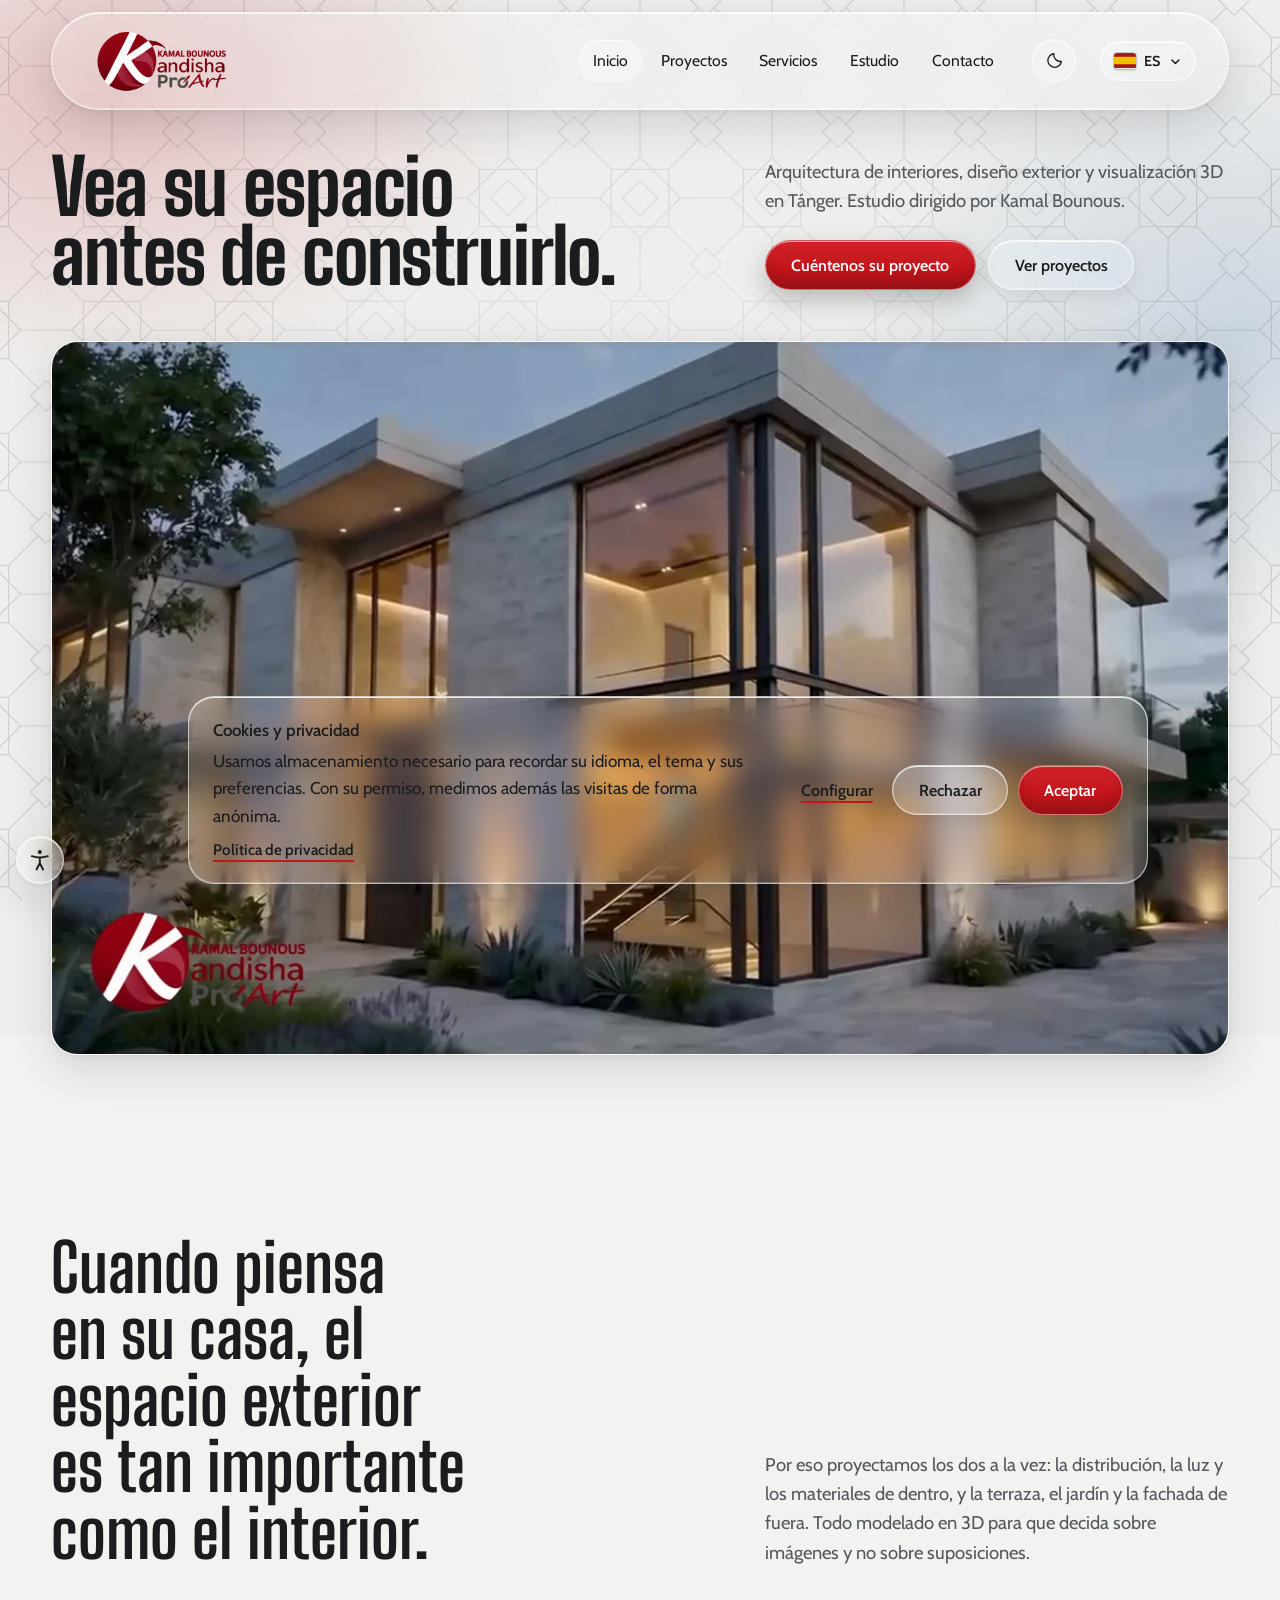
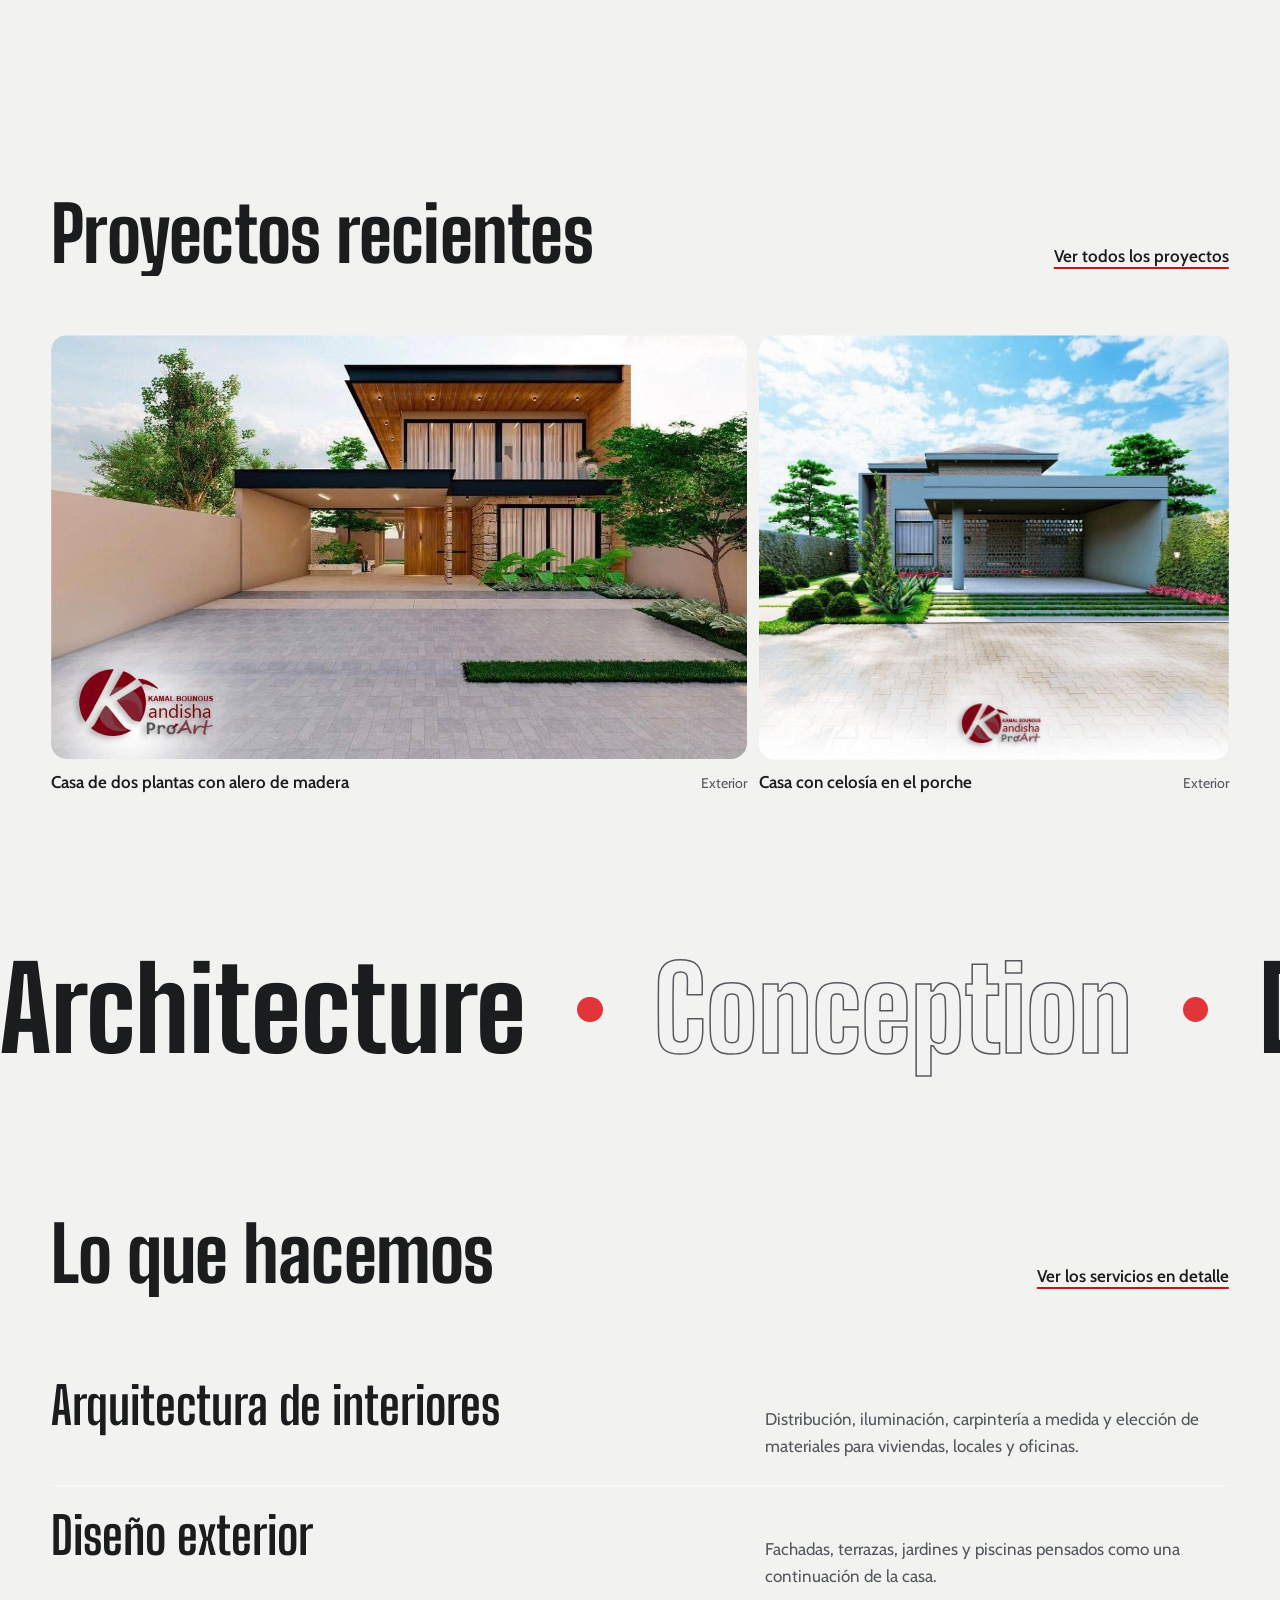
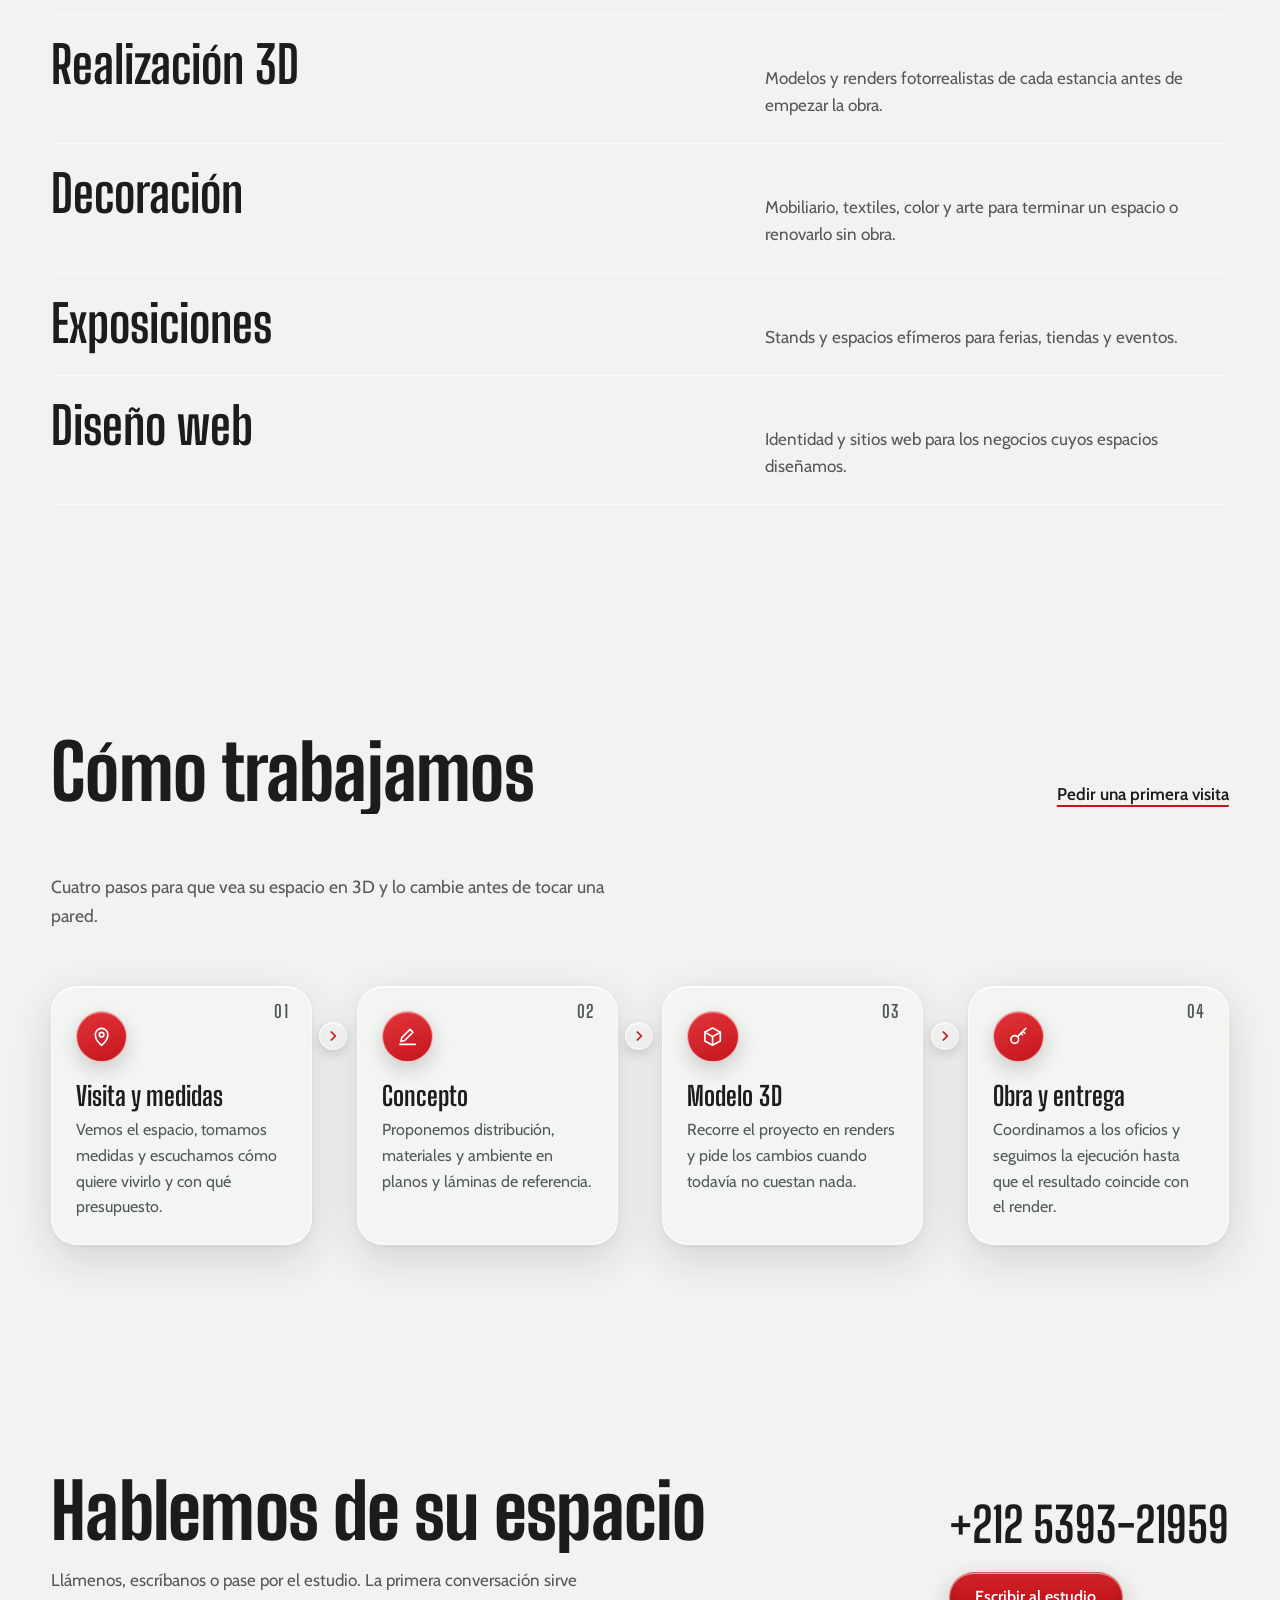
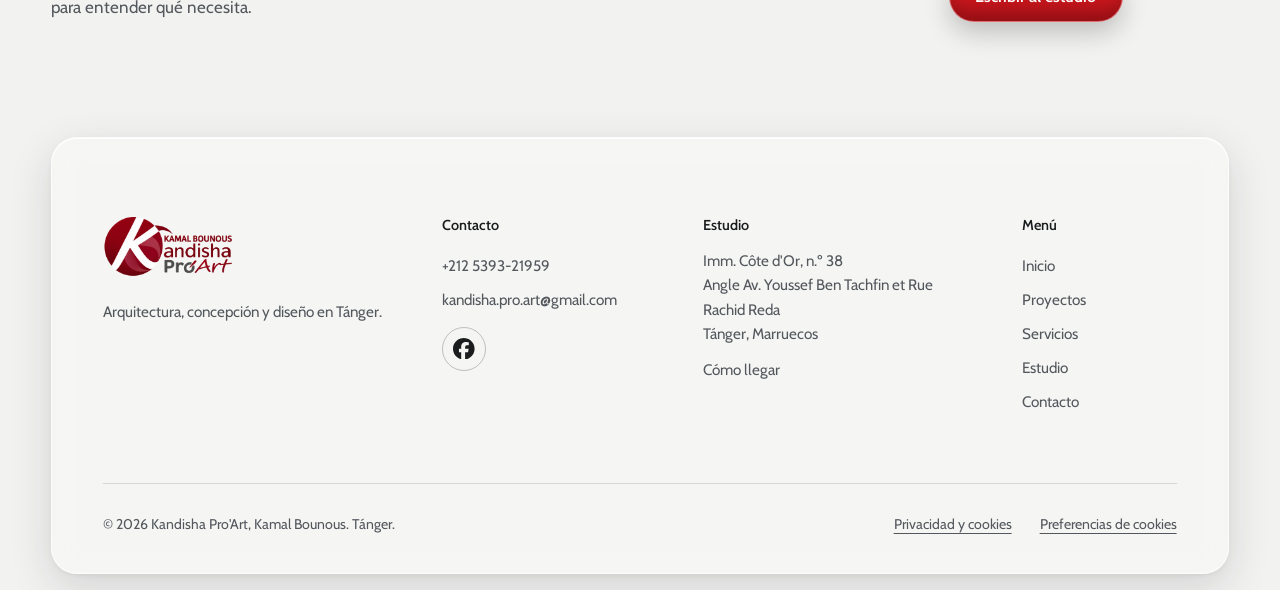
==== index.html @ 29ce6e7e "Botón flotante de WhatsApp con mensaje según el idioma Co-Authored-By: Claude Opus 5.5 <noreply@anth" ====
<!doctype html>
<html lang="es">
<head>
<meta charset="utf-8">
<meta name="viewport" content="width=device-width, initial-scale=1">
<script src="js/tema.js"></script>
<script src="js/accesibilidad.js"></script>
<title>Kandisha Pro'Art — Arquitectura interior, exterior y 3D en Tánger</title>
<meta name="description" content="Kandisha Pro'Art, estudio de Kamal Bounous en Tánger: arquitectura de interiores, diseño exterior, decoración y visualización 3D.">
<link rel="canonical" href="https://samysrx.github.io/KandishaCristal/">
<meta property="og:type" content="website">
<meta property="og:site_name" content="Kandisha Pro'Art">
<meta property="og:title" content="Kandisha Pro'Art — Arquitectura interior, exterior y 3D en Tánger">
<meta property="og:description" content="Kandisha Pro'Art, estudio de Kamal Bounous en Tánger: arquitectura de interiores, diseño exterior, decoración y visualización 3D.">
<meta property="og:url" content="https://samysrx.github.io/KandishaCristal/">
<meta property="og:image" content="https://samysrx.github.io/KandishaCristal/assets/iconos/compartir.jpg">
<meta property="og:image:width" content="1200">
<meta property="og:image:height" content="630">
<meta property="og:image:alt" content="Villa moderna diseñada por Kandisha Pro'Art en Tánger">
<meta property="og:locale" content="es_ES">
<meta property="og:locale:alternate" content="fr_FR">
<meta property="og:locale:alternate" content="ar_MA">
<meta name="twitter:card" content="summary_large_image">
<link rel="icon" href="assets/iconos/favicon-32.png" sizes="32x32" type="image/png">
<link rel="icon" href="assets/iconos/favicon-192.png" sizes="192x192" type="image/png">
<link rel="apple-touch-icon" href="assets/iconos/apple-touch-icon.png">
<link rel="manifest" href="manifest.webmanifest">
<meta name="theme-color" content="#f2f3f1" media="(prefers-color-scheme: light)">
<meta name="theme-color" content="#17181a" media="(prefers-color-scheme: dark)">
<script type="application/ld+json">
{
  "@context": "https://schema.org",
  "@type": "HomeAndConstructionBusiness",
  "@id": "https://samysrx.github.io/KandishaCristal/#estudio",
  "name": "Kandisha Pro'Art",
  "description": "Kandisha Pro'Art, estudio de Kamal Bounous en Tánger: arquitectura de interiores, diseño exterior, decoración y visualización 3D.",
  "url": "https://samysrx.github.io/KandishaCristal/",
  "logo": "https://samysrx.github.io/KandishaCristal/assets/iconos/icono-512.png",
  "image": "https://samysrx.github.io/KandishaCristal/assets/iconos/compartir.jpg",
  "telephone": "+212539321959",
  "email": "kandisha.pro.art@gmail.com",
  "founder": {
    "@type": "Person",
    "name": "Kamal Bounous"
  },
  "address": {
    "@type": "PostalAddress",
    "streetAddress": "Imm. Côte d'Or, n.º 38, angle Av. Youssef Ben Tachfin et Rue Rachid Reda",
    "addressLocality": "Tanger",
    "addressCountry": "MA"
  },
  "areaServed": {
    "@type": "City",
    "name": "Tanger"
  },
  "knowsLanguage": [
    "es",
    "fr",
    "ar"
  ],
  "knowsAbout": [
    "Arquitectura de interiores",
    "Diseño exterior",
    "Visualización 3D",
    "Decoración",
    "Stands de exposición",
    "Diseño web"
  ],
  "sameAs": [
    "https://www.facebook.com/KandishaProArt/"
  ]
}
</script>
<link rel="preconnect" href="https://fonts.googleapis.com">
<link rel="preconnect" href="https://fonts.gstatic.com" crossorigin>
<link href="https://fonts.googleapis.com/css2?family=Big+Shoulders+Display:wght@500;700;800&family=Cabin:ital,wght@0,400;0,500;0,600;1,400&family=Noto+Kufi+Arabic:wght@400;600;800&display=swap" rel="stylesheet">
<link rel="stylesheet" href="css/styles.css">
<link rel="stylesheet" href="css/motion.css">
<link rel="stylesheet" href="css/cristal.css">
<link rel="stylesheet" href="css/fondo.css">
<link rel="stylesheet" href="css/zellige.css">
<link rel="stylesheet" href="css/whatsapp.css">
<script>
// Decide antes de pintar si hay animaciones y qué entrada toca: carga completa, transición
// del navegador entre páginas (si la admite) o telón corto
(function (r) {
  // Sin animaciones, la transición entre páginas se salta
  window.addEventListener("pagereveal", function (e) {
    if (e.viewTransition && !r.classList.contains("vt")) e.viewTransition.skipTransition();
  });
  if (window.matchMedia("(prefers-reduced-motion: reduce)").matches || r.classList.contains("acc-quieto")) return;
  var visto = false;
  try { visto = !!sessionStorage.getItem("kandisha-visto"); } catch (e) {}
  var vt = "onpagereveal" in window && !!window.CSSViewTransitionRule;
  r.classList.add("anim", visto ? (vt ? "entrada-vt" : "entrada-corta") : "entrada-larga");
  if (vt) r.classList.add("vt");
})(document.documentElement);
</script>
</head>
<body data-pagina="index">
<div class="carga" id="carga" aria-hidden="true">
  <div class="carga-tarjeta">
    <span class="marca-logo carga-logo"><img class="logo-claro" src="assets/logo-kandisha-proart.webp" width="2000" height="782" alt=""><img class="logo-letras" src="assets/logo-kandisha-proart.webp" width="2000" height="782" alt=""></span>
    <div class="carga-barra"></div>
    <div class="carga-pie">
      <span class="carga-marca">Kandisha <em>Pro'Art</em></span>
      <span class="carga-num" id="carga-num">0</span>
    </div>
  </div>
</div>
<div class="telon" aria-hidden="true"></div>

<a class="saltar" href="#contenido" data-i18n="skip">Saltar al contenido</a>

<header class="cabecera" id="cabecera">
  <a class="marca" href="index.html" aria-label="Kandisha Pro'Art, inicio">
    <span class="marca-logo"><img class="logo-claro" src="assets/logo-kandisha-proart.webp" width="2000" height="782" alt="Kamal Bounous — Kandisha Pro’Art" fetchpriority="high"><img class="logo-letras" src="assets/logo-kandisha-proart.webp" width="2000" height="782" alt="" aria-hidden="true"></span>
  </a>
  <nav class="nav" id="nav" aria-label="Principal">
    <a href="index.html" aria-current="page" data-i18n="nav.home">Inicio</a>
    <a href="proyectos.html" data-i18n="nav.projects">Proyectos</a>
    <a href="servicios.html" data-i18n="nav.services">Servicios</a>
    <a href="estudio.html" data-i18n="nav.studio">Estudio</a>
    <a href="contacto.html" data-i18n="nav.contact">Contacto</a>
  </nav>
  <button class="tema-boton" id="tema-boton" type="button" aria-label="Activar modo oscuro" title="Activar modo oscuro" hidden>
    <svg class="tema-luna" viewBox="0 0 24 24" aria-hidden="true"><path d="M20.5 13A8.5 8.5 0 0 1 11 3.5 8.5 8.5 0 1 0 20.5 13Z"/></svg>
    <svg class="tema-sol" viewBox="0 0 24 24" aria-hidden="true"><circle cx="12" cy="12" r="4"/><path d="M12 2v2m0 16v2M2 12h2m16 0h2M5 5l1.5 1.5m11 11L19 19M5 19l1.5-1.5m11-11L19 5"/></svg>
  </button>
  <select class="idioma" id="idioma" aria-label="Idioma / Langue / اللغة">
    <option value="es">ES</option>
    <option value="fr">FR</option>
    <option value="ar">عربي</option>
  </select>
  <button class="menu-boton" id="menu-boton" type="button" aria-expanded="false" aria-controls="nav" data-i18n="menu">Menú</button>
</header>

<main id="contenido">
  <section class="portada malla">
    <div class="portada-texto">
      <h1 data-i18n="hero.title">Vea su espacio antes de construirlo.</h1>
      <p class="portada-sub" data-i18n="hero.sub">Arquitectura de interiores, diseño exterior y visualización 3D en Tánger. Estudio dirigido por Kamal Bounous.</p>
      <div class="acciones">
        <a class="boton boton-sello" href="contacto.html" data-i18n="hero.cta">Cuéntenos su proyecto</a>
        <a class="boton boton-linea" href="proyectos.html" data-i18n="hero.cta2">Ver proyectos</a>
      </div>
    </div>
    <figure class="portada-cine">
      <img src="assets/video/portada-poster.webp" width="1280" height="776" alt="Recorrido en 3D por una villa con piscina diseñada por el estudio">
      <video class="portada-video" muted loop playsinline preload="none" controlslist="nodownload noremoteplayback noplaybackrate" disablepictureinpicture disableremoteplayback poster="assets/video/portada-poster.webp" data-src="assets/video/portada.mp4" aria-hidden="true"></video>
      <button type="button" class="portada-pausa" aria-pressed="false" data-i18n-aria="vid.pause" aria-label="Pausar el vídeo" hidden>
        <svg class="icono-pausa" viewBox="0 0 24 24" aria-hidden="true"><path d="M8 5v14M16 5v14"/></svg>
        <svg class="icono-play" viewBox="0 0 24 24" aria-hidden="true"><path d="M8 5.5v13l10.5-6.5z"/></svg>
      </button>
    </figure>
  </section>

  <section class="seccion declaracion">
    <p class="declaracion-frase" data-i18n="claim.quote">Cuando piensa en su casa, el espacio exterior es tan importante como el interior.</p>
    <p class="declaracion-texto" data-i18n="claim.text">Por eso proyectamos los dos a la vez: la distribución, la luz y los materiales de dentro, y la terraza, el jardín y la fachada de fuera. Todo modelado en 3D para que decida sobre imágenes y no sobre suposiciones.</p>
  </section>

  <section class="seccion seccion-blanca">
    <div class="fila-titulo">
      <h2 data-i18n="home.proj">Proyectos recientes</h2>
      <a class="enlace" href="proyectos.html" data-i18n="home.proj.all">Ver todos los proyectos</a>
    </div>
    <div class="obras-grandes">
      <figure class="obra" data-tipo="ext" style="--ar:1.641">
        <button type="button" class="obra-abrir" data-i18n-aria="lb.open" aria-label="Ampliar la foto"><img loading="lazy" src="assets/proyectos/casa-dos-plantas.jpg" width="1180" height="719" alt="Casa de dos plantas con alero de madera"></button>
        <figcaption><span data-i18n="p.dosplantas">Casa de dos plantas con alero de madera</span><small data-i18n="cat.ext">Exterior</small></figcaption>
      </figure>
      <figure class="obra" data-tipo="ext" style="--ar:1.108">
        <button type="button" class="obra-abrir" data-i18n-aria="lb.open" aria-label="Ampliar la foto"><img loading="lazy" src="assets/proyectos/casa-celosia.jpg" width="996" height="899" alt="Casa con celosía en el porche"></button>
        <figcaption><span data-i18n="p.celosia">Casa con celosía en el porche</span><small data-i18n="cat.ext">Exterior</small></figcaption>
      </figure>
    </div>
  </section>

  <div class="cinta malla" aria-hidden="true">
    <div class="cinta-pista">
      <div class="cinta-grupo"><span>Architecture</span><i></i><span>Conception</span><i></i><span>Design</span><i></i><span>3D</span><i></i></div>
      <div class="cinta-grupo"><span>Architecture</span><i></i><span>Conception</span><i></i><span>Design</span><i></i><span>3D</span><i></i></div>
    </div>
  </div>

  <section class="seccion">
    <div class="fila-titulo">
      <h2 data-i18n="home.serv">Lo que hacemos</h2>
      <a class="enlace" href="servicios.html" data-i18n="home.serv.all">Ver los servicios en detalle</a>
    </div>
    <ul class="servicios-lista">
      <li><h3 data-i18n="s1.t">Arquitectura de interiores</h3><p data-i18n="s1.d">Distribución, iluminación, carpintería a medida y elección de materiales para viviendas, locales y oficinas.</p></li>
      <li><h3 data-i18n="s2.t">Diseño exterior</h3><p data-i18n="s2.d">Fachadas, terrazas, jardines y piscinas pensados como una continuación de la casa.</p></li>
      <li><h3 data-i18n="s3.t">Realización 3D</h3><p data-i18n="s3.d">Modelos y renders fotorrealistas de cada estancia antes de empezar la obra.</p></li>
      <li><h3 data-i18n="s4.t">Decoración</h3><p data-i18n="s4.d">Mobiliario, textiles, color y arte para terminar un espacio o renovarlo sin obra.</p></li>
      <li><h3 data-i18n="s5.t">Exposiciones</h3><p data-i18n="s5.d">Stands y espacios efímeros para ferias, tiendas y eventos.</p></li>
      <li><h3 data-i18n="s6.t">Diseño web</h3><p data-i18n="s6.d">Identidad y sitios web para los negocios cuyos espacios diseñamos.</p></li>
    </ul>
  </section>

  <section class="seccion proceso-inicio">
    <div class="fila-titulo">
      <h2 data-i18n="home.proc">Cómo trabajamos</h2>
      <a class="enlace" href="contacto.html" data-i18n="home.proc.cta">Pedir una primera visita</a>
    </div>
    <p class="proceso-intro" data-i18n="home.proc.d">Cuatro pasos para que vea su espacio en 3D y lo cambie antes de tocar una pared.</p>
    <ol class="pasos proceso">
      <li><span class="proceso-icono" aria-hidden="true"><svg viewBox="0 0 24 24"><path d="M12 21s-6.5-5.6-6.5-11a6.5 6.5 0 0 1 13 0C18.5 15.4 12 21 12 21z"/><circle cx="12" cy="10" r="2.4"/></svg></span><h3 data-i18n="proc.1.t">Visita y medidas</h3><p data-i18n="proc.1.d">Vemos el espacio, tomamos medidas y escuchamos cómo quiere vivirlo y con qué presupuesto.</p></li>
      <li><span class="proceso-icono" aria-hidden="true"><svg viewBox="0 0 24 24"><path d="M4 20h16"/><path d="m14.5 4.5 3 3L9 16l-4 1 1-4z"/></svg></span><h3 data-i18n="proc.2.t">Concepto</h3><p data-i18n="proc.2.d">Proponemos distribución, materiales y ambiente en planos y láminas de referencia.</p></li>
      <li><span class="proceso-icono" aria-hidden="true"><svg viewBox="0 0 24 24"><path d="m12 3 8 4.5v9L12 21l-8-4.5v-9z"/><path d="m4 7.5 8 4.5 8-4.5M12 12v9"/></svg></span><h3 data-i18n="proc.3.t">Modelo 3D</h3><p data-i18n="proc.3.d">Recorre el proyecto en renders y pide los cambios cuando todavía no cuestan nada.</p></li>
      <li><span class="proceso-icono" aria-hidden="true"><svg viewBox="0 0 24 24"><circle cx="8" cy="15" r="4"/><path d="m11 12 8.5-8.5M16.5 6.5l2 2M14.5 8.5l1.5 1.5"/></svg></span><h3 data-i18n="proc.4.t">Obra y entrega</h3><p data-i18n="proc.4.d">Coordinamos a los oficios y seguimos la ejecución hasta que el resultado coincide con el render.</p></li>
    </ol>
  </section>

  <section class="seccion malla llamada">
    <div>
      <h2 data-i18n="con.h1">Hablemos de su espacio</h2>
      <p data-i18n="con.lead">Llámenos, escríbanos o pase por el estudio. La primera conversación sirve para entender qué necesita.</p>
    </div>
    <div>
      <a class="llamada-tel" href="tel:+212539321959">+212 5393-21959</a>
      <a class="boton boton-sello" href="contacto.html" data-i18n="con.cta">Escribir al estudio</a>
    </div>
  </section>
</main>

<footer class="pie">
  <div class="pie-columnas">
    <div class="pie-marca">
      <a class="pie-logo-enlace" href="index.html" aria-label="Kandisha Pro'Art, inicio">
        <span class="marca-logo pie-marca-logo"><img class="logo-claro" src="assets/logo-kandisha-proart.webp" width="2000" height="782" loading="lazy" alt="Kamal Bounous — Kandisha Pro’Art"><img class="logo-letras" src="assets/logo-kandisha-proart.webp" width="2000" height="782" loading="lazy" alt="" aria-hidden="true"></span>
      </a>
      <p data-i18n="foot.tag">Arquitectura, concepción y diseño en Tánger.</p>
    </div>
    <div>
      <h2 class="pie-titulo" data-i18n="nav.contact">Contacto</h2>
      <a href="tel:+212539321959">+212 5393-21959</a>
      <a href="mailto:kandisha.pro.art@gmail.com">kandisha.pro.art@gmail.com</a>
      <a class="pie-red" href="https://www.facebook.com/KandishaProArt/" target="_blank" rel="noopener" aria-label="Facebook"><svg viewBox="0 0 24 24" aria-hidden="true"><path d="M9.101 23.691v-7.98H6.627v-3.667h2.474v-1.58c0-4.085 1.848-5.978 5.858-5.978.401 0 .955.042 1.468.103a8.68 8.68 0 0 1 1.141.195v3.325a8.623 8.623 0 0 0-.653-.036 26.805 26.805 0 0 0-.733-.009c-.707 0-1.259.096-1.675.309a1.686 1.686 0 0 0-.679.622c-.258.42-.374.995-.374 1.752v1.297h3.919l-.386 2.103-.287 1.564h-3.246v8.245C19.396 23.238 24 18.179 24 12.044c0-6.627-5.373-12-12-12s-12 5.373-12 12c0 5.628 3.874 10.35 9.101 11.647Z"/></svg></a>
    </div>
    <div>
      <h2 class="pie-titulo" data-i18n="con.addr">Estudio</h2>
      <address>Imm. Côte d'Or, n.º 38<br>Angle Av. Youssef Ben Tachfin et Rue Rachid Reda<br><span data-i18n="con.city">Tánger, Marruecos</span></address>
      <a href="https://www.google.com/maps/search/?api=1&amp;query=Imm+C%C3%B4te+d%27Or+Avenue+Youssef+Ben+Tachfine+Tanger" target="_blank" rel="noopener" data-i18n="con.map">Cómo llegar</a>
    </div>
    <nav class="pie-nav" aria-label="Pie">
      <h2 class="pie-titulo" data-i18n="menu">Menú</h2>
      <a href="index.html" data-i18n="nav.home">Inicio</a>
      <a href="proyectos.html" data-i18n="nav.projects">Proyectos</a>
      <a href="servicios.html" data-i18n="nav.services">Servicios</a>
      <a href="estudio.html" data-i18n="nav.studio">Estudio</a>
      <a href="contacto.html" data-i18n="nav.contact">Contacto</a>
    </nav>
  </div>
  <div class="pie-legal">
    <span data-i18n="foot">© 2026 Kandisha Pro'Art, Kamal Bounous. Tánger.</span>
    <div class="pie-legal-enlaces">
      <a class="pie-cookies" href="privacidad.html" data-i18n="priv.h1">Privacidad y cookies</a>
      <button type="button" class="pie-cookies" id="cookies-abrir" data-i18n="cook.prefs">Preferencias de cookies</button>
    </div>
  </div>
</footer>

<nav class="dock" aria-label="Navegación inferior">
  <a href="index.html" aria-current="page"><svg viewBox="0 0 24 24" aria-hidden="true"><path d="M3.5 10.5 12 4l8.5 6.5V20a1 1 0 0 1-1 1h-5v-6h-5v6h-5a1 1 0 0 1-1-1z"/></svg><span data-i18n="nav.home">Inicio</span></a>
  <a href="proyectos.html"><svg viewBox="0 0 24 24" aria-hidden="true"><rect x="3.5" y="3.5" width="7" height="7" rx="1.5"/><rect x="13.5" y="3.5" width="7" height="7" rx="1.5"/><rect x="3.5" y="13.5" width="7" height="7" rx="1.5"/><rect x="13.5" y="13.5" width="7" height="7" rx="1.5"/></svg><span data-i18n="nav.projects">Proyectos</span></a>
  <a href="servicios.html"><svg viewBox="0 0 24 24" aria-hidden="true"><path d="m12 3.5 8.5 4.5L12 12.5 3.5 8z"/><path d="m3.5 12 8.5 4.5 8.5-4.5M3.5 16l8.5 4.5 8.5-4.5"/></svg><span data-i18n="nav.services">Servicios</span></a>
  <a href="estudio.html"><svg viewBox="0 0 24 24" aria-hidden="true"><path d="M4 20.5V8l8-4.5L20 8v12.5"/><path d="M9.5 20.5v-6h5v6M2.5 20.5h19"/></svg><span data-i18n="nav.studio">Estudio</span></a>
  <a href="contacto.html"><svg viewBox="0 0 24 24" aria-hidden="true"><path d="M4.5 5.5h15a1 1 0 0 1 1 1v9a1 1 0 0 1-1 1H10l-4.5 3.5v-3.5h-1a1 1 0 0 1-1-1v-9a1 1 0 0 1 1-1z"/></svg><span data-i18n="nav.contact">Contacto</span></a>
</nav>

<section class="cookies" id="cookies" data-i18n-aria="cook.title" aria-label="Cookies y privacidad" hidden>
  <div class="cookies-texto">
    <p class="cookies-titulo" data-i18n="cook.title">Cookies y privacidad</p>
    <p data-i18n="cook.text">Usamos almacenamiento necesario para recordar su idioma, el tema y sus preferencias. Con su permiso, medimos además las visitas de forma anónima.</p>
    <a class="enlace" href="privacidad.html" data-i18n="cook.more">Política de privacidad</a>
  </div>
  <div class="cookies-acciones">
    <button type="button" class="cookies-enlace" id="cookies-cfg" data-i18n="cook.config">Configurar</button>
    <button type="button" class="boton boton-linea" id="cookies-no" data-i18n="cook.no">Rechazar</button>
    <button type="button" class="boton boton-sello" id="cookies-si" data-i18n="cook.yes">Aceptar</button>
  </div>
</section>

<dialog class="cookies-config" id="cookies-config" aria-labelledby="cookies-config-titulo">
  <h2 id="cookies-config-titulo" data-i18n="cook.prefs">Preferencias de cookies</h2>
  <p data-i18n="cook.cfg.intro">Elija qué permite. Puede cambiarlo cuando quiera desde el pie de cualquier página.</p>
  <div class="cookies-cat">
    <div>
      <h3 data-i18n="cook.nec.t">Necesarias</h3>
      <p data-i18n="cook.nec.d">Recuerdan su idioma, el tema, las opciones de accesibilidad y esta decisión. No identifican a nadie y no se pueden desactivar.</p>
    </div>
    <span class="cookies-fijo" data-i18n="cook.always">Siempre activas</span>
  </div>
  <div class="cookies-cat">
    <div>
      <h3 id="cookies-estadisticas-titulo" data-i18n="cook.stat.t">Estadísticas</h3>
      <p data-i18n="cook.stat.d">Cuentan las visitas a cada página con Cloudflare Web Analytics, sin cookies ni perfiles de visitantes.</p>
    </div>
    <label class="interruptor">
      <input type="checkbox" id="cookies-estadisticas" aria-labelledby="cookies-estadisticas-titulo">
      <span aria-hidden="true"></span>
    </label>
  </div>
  <a class="enlace" href="privacidad.html" data-i18n="cook.more">Política de privacidad</a>
  <div class="cookies-config-acciones">
    <button type="button" class="boton boton-linea" id="cookies-cfg-no" data-i18n="cook.no">Rechazar</button>
    <button type="button" class="boton boton-linea" id="cookies-cfg-guardar" data-i18n="cook.save">Guardar selección</button>
    <button type="button" class="boton boton-sello" id="cookies-cfg-si" data-i18n="cook.yes">Aceptar</button>
  </div>
</dialog>

<div class="acc" id="acc">
  <button type="button" class="acc-boton" id="acc-boton" aria-expanded="false" aria-controls="acc-panel" data-i18n-aria="acc.open" aria-label="Opciones de accesibilidad">
    <svg viewBox="0 0 24 24" aria-hidden="true"><circle cx="12" cy="4.6" r="1.9"/><path d="M4.5 8.6c2.5.8 5 1.2 7.5 1.2s5-.4 7.5-1.2M12 9.8v5.4m0 0-3.1 5.9m3.1-5.9 3.1 5.9"/></svg>
  </button>
  <div class="acc-panel" id="acc-panel" role="group" aria-labelledby="acc-titulo" hidden>
    <p class="acc-titulo" id="acc-titulo" data-i18n="acc.title">Accesibilidad</p>
    <p class="acc-etiqueta" id="acc-texto-etiqueta" data-i18n="acc.text">Tamaño del texto</p>
    <div class="acc-tamanos" role="group" aria-labelledby="acc-texto-etiqueta">
      <button type="button" data-acc-texto="0" aria-pressed="true" data-i18n="acc.t0">Normal</button>
      <button type="button" data-acc-texto="1" aria-pressed="false" data-i18n="acc.t1">Grande</button>
      <button type="button" data-acc-texto="2" aria-pressed="false" data-i18n="acc.t2">Muy grande</button>
    </div>
    <button type="button" class="acc-opcion" data-acc="contraste" aria-pressed="false" data-i18n="acc.contrast">Alto contraste</button>
    <button type="button" class="acc-opcion" data-acc="enlaces" aria-pressed="false" data-i18n="acc.links">Subrayar enlaces</button>
    <button type="button" class="acc-opcion" data-acc="quieto" aria-pressed="false" data-i18n="acc.motion">Detener animaciones</button>
    <button type="button" class="acc-reset" id="acc-reset" data-i18n="acc.reset">Restablecer</button>
  </div>
</div>

<a class="whatsapp" href="https://wa.me/212539321959" target="_blank" rel="noopener" data-i18n-aria="wa.aria" aria-label="Escribir al estudio por WhatsApp">
  <span class="whatsapp-icono" aria-hidden="true"><svg viewBox="0 0 24 24"><path d="M17.472 14.382c-.297-.149-1.758-.867-2.03-.967-.273-.099-.471-.148-.67.15-.197.297-.767.966-.94 1.164-.173.199-.347.223-.644.075-.297-.15-1.255-.463-2.39-1.475-.883-.788-1.48-1.761-1.653-2.059-.173-.297-.018-.458.13-.606.134-.133.298-.347.446-.52.149-.174.198-.298.298-.497.099-.198.05-.371-.025-.52-.075-.149-.669-1.612-.916-2.207-.242-.579-.487-.5-.669-.51-.173-.008-.371-.01-.57-.01-.198 0-.52.074-.792.372-.272.297-1.04 1.016-1.04 2.479 0 1.462 1.065 2.875 1.213 3.074.149.198 2.096 3.2 5.077 4.487.709.306 1.262.489 1.694.625.712.227 1.36.195 1.871.118.571-.085 1.758-.719 2.006-1.413.248-.694.248-1.289.173-1.413-.074-.124-.272-.198-.57-.347m-5.421 7.403h-.004a9.87 9.87 0 0 1-5.031-1.378l-.361-.214-3.741.982.998-3.648-.235-.374a9.86 9.86 0 0 1-1.51-5.26c.001-5.45 4.436-9.884 9.888-9.884 2.64 0 5.122 1.03 6.988 2.898a9.825 9.825 0 0 1 2.893 6.994c-.003 5.45-4.437 9.884-9.885 9.884m8.413-18.297A11.815 11.815 0 0 0 12.05 0C5.495 0 .16 5.335.157 11.892c0 2.096.547 4.142 1.588 5.945L.057 24l6.305-1.654a11.882 11.882 0 0 0 5.683 1.448h.005c6.554 0 11.89-5.335 11.893-11.893a11.821 11.821 0 0 0-3.48-8.413Z"/></svg></span>
  <span class="whatsapp-texto" data-i18n="wa.t">WhatsApp</span>
</a>

<dialog class="visor" id="visor" data-i18n-aria="lb.label" aria-label="Foto ampliada">
  <div class="visor-barra">
    <span id="visor-cuenta" dir="ltr"></span>
    <button type="button" class="visor-boton" id="visor-cerrar" data-i18n="lb.close">Cerrar</button>
  </div>
  <div class="visor-foto" id="visor-foto"></div>
  <div class="visor-pie">
    <button type="button" class="visor-boton" id="visor-ant" data-i18n="lb.prev">Anterior</button>
    <p id="visor-texto"></p>
    <button type="button" class="visor-boton" id="visor-sig" data-i18n="lb.next">Siguiente</button>
  </div>
</dialog>

<script src="js/textos-fr.js" defer></script>
<script src="js/textos-ar.js" defer></script>
<script src="js/main.js" defer></script>
<script src="js/cristal.js" defer></script>
<script src="js/whatsapp.js" defer></script>
<script src="js/zellige.js" defer></script>
<script src="js/portada-video.js" defer></script>
<script src="js/motion.js" defer></script>
<script src="js/cookies.js" defer></script>
<script src="js/analitica.js" defer></script>
</body>
</html>
---- css/styles.css ----
/* Kandisha Pro'Art
   Carbón y malla perforada del logotipo, blanco de cal de Tánger, acero y rojo de sello. */

:root {
  --carbon: #17181a;
  --cal: #f2f3f1;
  --cal-2: #e4e6e3;
  --acero: #a9adb1;
  --tinta: #1b1c1e;
  --tinta-suave: #54585d;
  --sello: #c4161c;
  --sello-claro: #e2353a;
  color-scheme: light;
  --fondo: #f2f3f1;
  --superficie: #fff;
  --malla-fondo: #e4e6e3;
  --malla-punto: rgba(27, 28, 30, 0.08);
  --cabecera-fondo: rgba(242, 243, 241, 0.97);
  --borde-contraste: #b8bcbc;
  --borde-campo: #858a90;
  --acento: #b31219;

  --display: "Big Shoulders Display", "Arial Narrow", sans-serif;
  --texto: "Cabin", "Gill Sans", "Trebuchet MS", sans-serif;

  --borde: clamp(1.25rem, 4vw, 4rem);
  --ancho: 82rem;
  --lado: max(var(--borde), calc((100vw - var(--ancho)) / 2 + var(--borde)));
}

:root[data-tema="dark"] {
  color-scheme: dark;
  --fondo: #17181a;
  --superficie: #202225;
  --cal-2: #34373c;
  --tinta: #f2f3f1;
  --tinta-suave: #bfc3c8;
  --malla-fondo: #111214;
  --malla-punto: rgba(255, 255, 255, 0.06);
  --cabecera-fondo: rgba(23, 24, 26, 0.97);
  --borde-contraste: #555b63;
  --borde-campo: #767d87;
  --acento: #ff8589;
}

*, *::before, *::after { box-sizing: border-box; }

html { scroll-behavior: smooth; scroll-padding-top: 4.5rem; }

body {
  margin: 0;
  background: var(--fondo);
  color: var(--tinta);
  font-family: var(--texto);
  font-size: 1.0625rem;
  line-height: 1.6;
  -webkit-font-smoothing: antialiased;
}

img { display: block; max-width: 100%; height: auto; }

h1, h2, h3 {
  font-family: var(--display);
  font-weight: 800;
  line-height: 0.95;
  margin: 0;
  text-wrap: balance;
}
h2 { font-size: clamp(2.5rem, 6vw, 4.75rem); letter-spacing: -0.01em; }

p { margin: 0; max-width: 62ch; }
a { color: inherit; }

:focus-visible { outline: 3px solid var(--sello-claro); outline-offset: 3px; }

.saltar {
  position: absolute;
  inset-inline-start: 1rem;
  top: -4rem;
  z-index: 100;
  background: var(--fondo);
  color: var(--tinta);
  padding: 0.6rem 1rem;
}
.saltar:focus { top: 1rem; }

/* La malla perforada del logotipo */
.malla {
  background-color: var(--malla-fondo);
  background-image: radial-gradient(var(--malla-punto) 1px, transparent 1.5px);
  background-size: 7px 7px;
  color: var(--tinta);
}

.seccion { padding: clamp(4rem, 9vw, 7.5rem) var(--lado); }
.seccion-blanca { background: var(--superficie); }

.enlace {
  font-weight: 600;
  text-decoration-color: var(--sello);
  text-decoration-thickness: 2px;
  text-underline-offset: 0.3em;
}
.enlace:hover { color: var(--acento); }
.malla .enlace:hover { color: var(--tinta); text-decoration-color: var(--sello-claro); }

/* ---------- Cabecera ---------- */

.cabecera {
  position: fixed;
  inset: 0 0 auto 0;
  z-index: 50;
  display: flex;
  align-items: center;
  gap: 1.5rem;
  padding: 0.9rem var(--borde);
  color: var(--tinta);
  background: var(--cabecera-fondo);
  box-shadow: 0 1px 0 var(--borde-contraste);
}

.marca {
  display: flex;
  align-items: center;
  gap: 0.65rem;
  text-decoration: none;
  margin-inline-end: auto;
}
.marca-k {
  flex: none;
  display: grid;
  place-items: center;
  width: 2.25rem;
  height: 2.25rem;
  border-radius: 50%;
  background: var(--tinta);
  color: var(--fondo);
  font-family: var(--display);
  font-weight: 800;
  font-size: 1.5rem;
  font-style: italic;
  line-height: 1;
}
.marca-texto { font-weight: 600; font-style: italic; font-size: 1.15rem; letter-spacing: -0.01em; }
.marca-texto em { font-weight: 400; color: var(--tinta-suave); }

.nav { display: flex; gap: 1.75rem; }
.nav a {
  text-decoration: none;
  font-size: 0.98rem;
  padding: 0.5rem 0;
  border-bottom: 2px solid transparent;
}
.nav a:hover, .nav a[aria-current="page"] { border-bottom-color: var(--sello-claro); }

.idioma option { color: var(--tinta); background: var(--superficie); }
select.idioma { padding-inline: 0.9rem 0.6rem; }

.idioma, .menu-boton, .tema-boton {
  font: 600 0.9rem var(--texto);
  color: inherit;
  background: none;
  border: 1px solid var(--borde-contraste);
  border-radius: 999px;
  padding: 0.5rem 1rem;
  cursor: pointer;
}
.idioma:hover, .menu-boton:hover, .tema-boton:hover { border-color: var(--tinta); }
.menu-boton { display: none; }
.tema-boton {
  display: grid;
  place-items: center;
  flex: none;
  width: 2.75rem;
  height: 2.75rem;
  padding: 0;
}
.tema-boton[hidden] { display: none; }
.tema-boton svg { width: 1.2rem; height: 1.2rem; fill: none; stroke: currentColor; stroke-width: 1.7; stroke-linecap: round; stroke-linejoin: round; }
.tema-boton .tema-sol, [data-tema="dark"] .tema-boton .tema-luna { display: none; }
[data-tema="dark"] .tema-boton .tema-sol { display: block; }

/* ---------- Botones ---------- */

.boton {
  display: inline-block;
  font: 600 1rem var(--texto);
  text-decoration: none;
  padding: 0.9rem 1.4rem;
  border-radius: 2px;
  border: 1.5px solid transparent;
  cursor: pointer;
  transition: background-color 0.15s, border-color 0.15s;
}
.boton-sello { background: var(--sello); color: #fff; }
.boton-sello:hover { background: #a51217; }
.boton-linea { border-color: var(--borde-contraste); color: var(--tinta); }
.boton-linea:hover { border-color: var(--tinta); }
.acciones { display: flex; flex-wrap: wrap; gap: 0.75rem; margin-top: 2rem; }

/* ---------- Portada (inicio) ---------- */

.portada {
  display: grid;
  grid-template-columns: minmax(0, 5fr) minmax(0, 7fr);
  min-height: 100svh;
}
.portada-texto {
  align-self: end;
  padding-block: 7rem clamp(2.5rem, 6vh, 4rem);
  padding-inline: var(--borde) clamp(1.5rem, 3vw, 3rem);
}
.portada h1 {
  font-size: clamp(3.25rem, 6.6vw, 6.75rem);
  line-height: 0.9;
  letter-spacing: -0.015em;
}
.portada-sub { margin-top: 1.5rem; font-size: 1.15rem; color: var(--tinta-suave); max-width: 30rem; }
.portada-foto { margin: 0; position: relative; min-height: 20rem; }
.portada-foto img { position: absolute; inset: 0; width: 100%; height: 100%; object-fit: cover; object-position: left bottom; }

/* ---------- Cabeza de páginas interiores ---------- */

.cabeza-pagina { padding: clamp(8rem, 16vw, 11rem) var(--lado) clamp(3rem, 6vw, 5rem); }
.cabeza-pagina h1 {
  font-size: clamp(3.25rem, 9vw, 7.5rem);
  line-height: 0.9;
  letter-spacing: -0.015em;
  max-width: 14ch;
}
.cabeza-pagina p { margin-top: 1.5rem; font-size: 1.2rem; color: var(--tinta-suave); max-width: 52ch; }

/* ---------- Declaración ---------- */

.declaracion {
  display: grid;
  grid-template-columns: minmax(0, 7fr) minmax(0, 5fr);
  gap: clamp(2rem, 5vw, 5rem);
  align-items: end;
}
.declaracion-frase {
  font-family: var(--display);
  font-weight: 700;
  font-size: clamp(2.25rem, 5.2vw, 4.5rem);
  line-height: 1;
  max-width: 16ch;
  text-wrap: balance;
}
.declaracion-texto { color: var(--tinta-suave); font-size: 1.15rem; }

/* ---------- Encabezado de sección con enlace ---------- */

.fila-titulo {
  display: flex;
  flex-wrap: wrap;
  align-items: end;
  justify-content: space-between;
  gap: 1.25rem 2rem;
  margin-bottom: clamp(2rem, 4vw, 3rem);
}

/* ---------- Obras ---------- */

.obra { margin: 0; }
.obra[hidden] { display: none; }
.obra img { width: 100%; object-fit: cover; background: var(--cal-2); }
.obra figcaption {
  display: flex;
  flex-wrap: wrap;
  justify-content: space-between;
  align-items: baseline;
  gap: 0.25rem 1rem;
  padding: 0.7rem 0 0.5rem;
  font-weight: 600;
  line-height: 1.3;
}
.obra figcaption small { font-weight: 400; font-size: 0.88rem; color: var(--tinta-suave); white-space: nowrap; }

/* Cada foto conserva su proporción (--ar = ancho / alto) y todas igualan la altura */
.obras-grandes { display: flex; gap: 1rem 0.75rem; }
.obras-grandes .obra { flex: var(--ar, 1) 1 0; min-width: 0; }
.obras-grandes .obra img { height: auto; }

.obras-pequenas {
  display: grid;
  grid-template-columns: repeat(5, minmax(0, 1fr));
  gap: 1rem 0.75rem;
  margin-top: 1.5rem;
}
.obras-pequenas .obra img { aspect-ratio: 1; }
.obras-pequenas .obra figcaption { display: block; font-size: 0.95rem; }
.obras-pequenas .obra figcaption small { display: block; }

.filtros { display: flex; flex-wrap: wrap; gap: 0.5rem; }
.filtro {
  font: 600 0.98rem var(--texto);
  color: var(--tinta);
  background: none;
  border: 1.5px solid var(--borde-contraste);
  border-radius: 999px;
  padding: 0.6rem 1.2rem;
  cursor: pointer;
}
.filtro:hover { border-color: var(--tinta); }
.filtro[aria-pressed="true"] { background: var(--tinta); border-color: var(--tinta); color: var(--fondo); }

/* ---------- Servicios ---------- */

.servicios-lista {
  list-style: none;
  margin: 0;
  padding: 0;
  border-top: 2px solid var(--tinta);
}
.servicios-lista li {
  display: grid;
  grid-template-columns: minmax(0, 7fr) minmax(0, 5fr);
  gap: clamp(1rem, 5vw, 5rem);
  align-items: baseline;
  padding: 1.5rem 0;
  border-bottom: 1px solid var(--cal-2);
}
.servicios-lista h3 { font-size: clamp(1.9rem, 4vw, 3.25rem); font-weight: 700; line-height: 1; }
.servicios-lista p { color: var(--tinta-suave); }

.servicio {
  display: grid;
  grid-template-columns: minmax(0, 5fr) minmax(0, 4fr) minmax(0, 3fr);
  gap: clamp(1.25rem, 4vw, 4rem);
  align-items: start;
  padding: clamp(2rem, 4vw, 3rem) 0;
  border-top: 1px solid var(--borde-contraste);
}
.servicio:first-child { border-top: 2px solid var(--tinta); }
.servicio h2 { font-size: clamp(2.25rem, 4.6vw, 3.75rem); font-weight: 700; }
.servicio p { color: var(--tinta-suave); }
.servicio ul { margin: 0; padding: 0; list-style: none; }
.servicio ul li { padding: 0.45rem 0; border-bottom: 1px solid var(--cal-2); font-weight: 500; }
.servicio ul li:first-child { padding-top: 0; }

/* ---------- Proceso ---------- */

.pasos {
  list-style: none;
  counter-reset: paso;
  display: grid;
  grid-template-columns: repeat(4, minmax(0, 1fr));
  gap: clamp(1.25rem, 3vw, 2.5rem);
  margin: clamp(2.5rem, 5vw, 4rem) 0 0;
  padding: 0;
}
.pasos li { counter-increment: paso; border-top: 1px solid var(--borde-contraste); padding-top: 1rem; }
.pasos li::before {
  content: counter(paso);
  display: block;
  font-family: var(--display);
  font-weight: 500;
  font-size: clamp(3.5rem, 6vw, 5.5rem);
  line-height: 1;
  color: var(--tinta-suave);
}
.pasos h3 { font-size: 1.9rem; font-weight: 700; margin: 0.75rem 0 0.5rem; }
.pasos p { color: var(--tinta-suave); font-size: 1rem; }

/* ---------- Estudio ---------- */

.estudio {
  display: grid;
  grid-template-columns: minmax(0, 7fr) minmax(0, 4fr);
  gap: clamp(2rem, 6vw, 6rem);
  align-items: center;
}
.estudio h2 { max-width: 14ch; }
.estudio-texto > p { margin-top: 1.5rem; font-size: 1.15rem; color: var(--tinta-suave); }
.datos { display: flex; flex-wrap: wrap; gap: 2rem 3.5rem; margin: 2.5rem 0 2rem; }
.datos dt { font-family: var(--display); font-weight: 800; font-size: clamp(3rem, 6vw, 4.5rem); line-height: 1; }
.datos dd { margin: 0.4rem 0 0; max-width: 17ch; color: var(--tinta-suave); }
.sello { width: min(100%, 22rem); justify-self: center; mix-blend-mode: multiply; transform: rotate(-7deg); }
[data-tema="dark"] .sello { mix-blend-mode: normal; background: var(--cal); border-radius: 50%; }

.principios {
  display: grid;
  grid-template-columns: repeat(3, minmax(0, 1fr));
  gap: clamp(1.5rem, 4vw, 3.5rem);
  margin-top: clamp(2rem, 4vw, 3rem);
}
.principios h3 { font-size: clamp(1.75rem, 3vw, 2.4rem); font-weight: 700; line-height: 1; }
.principios p { margin-top: 0.75rem; color: var(--tinta-suave); }

.foto-ancha { margin: 0; }
.foto-ancha img { width: 100%; aspect-ratio: 16 / 8; object-fit: cover; object-position: left bottom; }

/* ---------- Llamada final ---------- */

.llamada {
  display: flex;
  flex-wrap: wrap;
  align-items: end;
  justify-content: space-between;
  gap: 2rem 3rem;
}
.llamada p { margin-top: 1.25rem; color: var(--tinta-suave); max-width: 44ch; }
.llamada-tel {
  display: block;
  font-family: var(--display);
  font-weight: 700;
  font-size: clamp(2rem, 4vw, 3rem);
  line-height: 1.1;
  text-decoration: none;
  margin-bottom: 1.25rem;
}
.llamada-tel:hover { color: var(--acento); }

/* ---------- Contacto ---------- */

.contacto {
  display: grid;
  grid-template-columns: minmax(0, 1fr) minmax(0, 1fr);
  gap: clamp(2.5rem, 6vw, 6rem);
}
.contacto-lista { list-style: none; margin: 0; padding: 0; display: grid; gap: 1.75rem; align-content: start; }
.contacto-lista > li > span { display: block; font-size: 0.9rem; color: var(--tinta-suave); }
.contacto-lista a.dato {
  font-family: var(--display);
  font-weight: 700;
  font-size: clamp(1.6rem, 3vw, 2.4rem);
  line-height: 1.15;
  text-decoration: none;
  overflow-wrap: anywhere;
}
.contacto-lista a.dato:hover { color: var(--acento); }
.contacto-lista address { font-style: normal; font-size: 1.05rem; margin: 0.2rem 0 0.6rem; }

.formulario {
  display: grid;
  gap: 1.1rem;
  align-content: start;
  background: var(--superficie);
  border-top: 3px solid var(--sello);
  padding: clamp(1.5rem, 3vw, 2.5rem);
}
.campo { display: grid; gap: 0.35rem; }
.campo label { font-weight: 600; font-size: 0.95rem; }
.campo input, .campo select, .campo textarea {
  font: inherit;
  color: var(--tinta);
  background: var(--superficie);
  border: 1.5px solid var(--borde-campo);
  border-radius: 2px;
  padding: 0.7rem 0.8rem;
  width: 100%;
  min-width: 0;
}
.campo textarea { resize: vertical; }
.campo [aria-invalid="true"] { border-color: var(--acento); }
.form-error { color: var(--acento); font-weight: 600; }
.form-nota { font-size: 0.88rem; color: var(--tinta-suave); }
.formulario .boton { justify-self: start; }

/* ---------- Pie ---------- */

.pie {
  color-scheme: dark;
  background: #0c0c0d;
  color: var(--acero);
  padding: 0 var(--lado) 2rem;
  font-size: 0.95rem;
}
.pie-logo {
  width: min(100%, 40rem);
  margin: 0 auto;
  -webkit-mask-image: radial-gradient(closest-side, #000 60%, transparent);
  mask-image: radial-gradient(closest-side, #000 60%, transparent);
}
.pie-fila {
  display: flex;
  flex-wrap: wrap;
  justify-content: space-between;
  gap: 1rem 2.5rem;
  border-top: 1px solid rgba(255, 255, 255, 0.12);
  padding-top: 1.5rem;
}
.pie-nav { display: flex; flex-wrap: wrap; gap: 0.5rem 1.5rem; }
.pie a { text-decoration: none; }
.pie a:hover { color: #fff; }

/* ---------- Muro de proyectos y visor ---------- */

.obras-muro { column-count: 3; column-gap: 0.75rem; }
.obras-muro .obra { break-inside: avoid; margin-bottom: 0.5rem; }
.obras-muro .obra img { height: auto; }

.obra-abrir {
  display: block;
  width: 100%;
  padding: 0;
  border: 0;
  background: none;
  cursor: zoom-in;
}
.obra-abrir img { transition: filter 0.15s; }
.obra-abrir:hover img { filter: brightness(0.88); }

.titulo-menor { font-size: clamp(2rem, 4vw, 3rem); margin-top: clamp(2.5rem, 5vw, 4rem); }
.titulo-menor[hidden] { display: none; }

.visor {
  color-scheme: dark;
  width: 100vw;
  height: 100dvh;
  max-width: none;
  max-height: none;
  margin: 0;
  padding: 0;
  border: 0;
  background: rgba(12, 12, 13, 0.97);
  color: var(--cal);
}
.visor[open] { display: grid; grid-template-rows: auto minmax(0, 1fr) auto; }
.visor-abierto { overflow: hidden; }
.visor::backdrop { background: #0c0c0d; }
.visor-barra, .visor-pie {
  display: flex;
  align-items: center;
  justify-content: space-between;
  gap: 1rem;
  padding: 1rem var(--borde);
}
.visor-foto { position: relative; min-height: 0; margin: 0 var(--borde); }
.visor-foto img { position: absolute; inset: 0; width: 100%; height: 100%; object-fit: contain; }
.visor-pie p { flex: 1; text-align: center; font-weight: 600; max-width: none; }
.visor-boton {
  font: 600 0.98rem var(--texto);
  color: var(--cal);
  background: none;
  border: 1px solid rgba(255, 255, 255, 0.35);
  border-radius: 2px;
  padding: 0.7rem 1.1rem;
  cursor: pointer;
}
.visor-boton:hover { border-color: var(--cal); }

/* ---------- Árabe: tipografía propia y lectura de derecha a izquierda ---------- */

:lang(ar) {
  --display: "Noto Kufi Arabic", "Segoe UI", Tahoma, sans-serif;
  --texto: "Noto Kufi Arabic", "Segoe UI", Tahoma, sans-serif;
}
:lang(ar) body { line-height: 1.9; }
:lang(ar) h1, :lang(ar) h2, :lang(ar) h3,
:lang(ar) .declaracion-frase { line-height: 1.35; letter-spacing: 0; }
:lang(ar) h2 { font-size: clamp(2rem, 4.4vw, 3.4rem); }
:lang(ar) .portada h1 { font-size: clamp(2.4rem, 4.6vw, 4.6rem); line-height: 1.3; }
:lang(ar) .cabeza-pagina h1 { font-size: clamp(2.6rem, 6vw, 5rem); line-height: 1.3; }
:lang(ar) .declaracion-frase { font-size: clamp(1.8rem, 3.6vw, 3rem); }
:lang(ar) .servicios-lista h3, :lang(ar) .servicio h2 { font-size: clamp(1.6rem, 3vw, 2.5rem); }
:lang(ar) .pasos h3, :lang(ar) .principios h3 { font-size: 1.5rem; line-height: 1.4; }
:lang(ar) .marca-texto { font-family: "Cabin", sans-serif; }

/* Teléfono, correo y dirección se leen siempre de izquierda a derecha */
a[href^="tel:"], a[href^="mailto:"], address { direction: ltr; unicode-bidi: isolate; }
:lang(ar) .llamada-tel, :lang(ar) address { text-align: right; }
:lang(ar) .marca, :lang(ar) .contacto-lista a.dato { font-family: "Big Shoulders Display", sans-serif; }

/* ---------- Adaptación ---------- */

@media (min-width: 60.001rem) and (max-width: 75rem) {
  .cabecera { gap: 1rem; }
  .nav { gap: 1rem; }
}

@media (max-width: 60rem) {
  .cabecera { gap: 0.75rem; }
  .marca { min-width: 0; }
  .idioma, .menu-boton, .tema-boton { min-height: 2.75rem; font-size: 1rem; flex: none; }
  .menu-boton {
    display: block;
    position: relative;
    width: 2.75rem;
    padding: 0;
    font-size: 0;
  }
  .menu-boton::before, .menu-boton::after {
    content: "";
    position: absolute;
    top: 50%;
    left: 50%;
    width: 18px;
    height: 2px;
    background: currentColor;
    transition: transform 0.2s;
  }
  .menu-boton::before { transform: translate(-50%, -4.5px); }
  .menu-boton::after { transform: translate(-50%, 2.5px); }
  .cabecera.abierta .menu-boton::before { transform: translate(-50%, -50%) rotate(45deg); }
  .cabecera.abierta .menu-boton::after { transform: translate(-50%, -50%) rotate(-45deg); }
  .nav {
    display: none;
    position: absolute;
    inset: 100% 0 auto 0;
    flex-direction: column;
    gap: 0;
    padding: 0.5rem var(--borde) 1.25rem;
    background: var(--malla-fondo);
    max-height: calc(100svh - 100%);
    max-height: calc(100dvh - 100%);
    overflow-y: auto;
    overscroll-behavior: contain;
  }
  .cabecera.abierta .nav { display: flex; }
  .nav a { font-size: 1.25rem; padding: 0.8rem 0; border-bottom: 1px solid var(--borde-contraste); }

  .portada { grid-template-columns: minmax(0, 1fr); min-height: 0; }
  .portada-texto { padding-block: 7rem 2.5rem; padding-inline: var(--borde); }
  .portada-foto { aspect-ratio: 4 / 3; min-height: 0; min-width: 0; }

  .declaracion, .estudio, .contacto { grid-template-columns: minmax(0, 1fr); }
  .servicios-lista li { grid-template-columns: minmax(0, 1fr); gap: 0.5rem; }
  .servicio { grid-template-columns: minmax(0, 1fr); gap: 1rem; }
  .obras-pequenas { grid-template-columns: repeat(3, minmax(0, 1fr)); }
  .obras-muro { column-count: 2; }
  .pasos { grid-template-columns: repeat(2, minmax(0, 1fr)); }
  .principios { grid-template-columns: minmax(0, 1fr); }
  .sello { width: 14rem; }
}

@media (max-width: 38rem) {
  :root { --borde: clamp(1rem, 5vw, 1.5rem); }
  .seccion { padding-block: 3rem; }
  .portada-texto { padding-block: 7rem 2rem; }
  .portada h1, .cabeza-pagina h1 { font-size: clamp(2.75rem, 12vw, 4rem); }
  .portada-sub, .cabeza-pagina p { font-size: 1.0625rem; }
  h1, h2, h3, .declaracion-frase { overflow-wrap: anywhere; }
  .acciones { display: grid; grid-template-columns: minmax(0, 1fr); margin-top: 1.5rem; }
  .boton { text-align: center; min-height: 3rem; }
  .llamada > div { width: 100%; min-width: 0; }
  .llamada .boton, .formulario .boton { width: 100%; }
  .formulario { padding: 1.25rem; min-width: 0; }
  .campo { min-width: 0; }
  .filtro { min-height: 2.75rem; padding-inline: 1rem; }
  .pie-nav a { display: inline-flex; align-items: center; min-height: 2.75rem; }
  .obras-grandes { flex-direction: column; }
  .obras-grandes .obra { flex: none; }
  .obras-pequenas { grid-template-columns: repeat(2, minmax(0, 1fr)); }
  .obras-muro { column-count: 1; }
  .visor-barra, .visor-pie { gap: 0.75rem; padding-block: 0.75rem; }
  .visor-pie { display: grid; grid-template-columns: repeat(2, minmax(0, 1fr)); }
  .visor-pie p { grid-column: 1 / -1; grid-row: 1; font-size: 0.95rem; line-height: 1.4; }
  .visor-boton { min-height: 2.75rem; }
  .marca-texto em { display: none; }
  .pasos { grid-template-columns: minmax(0, 1fr); }
  .marca-texto { font-size: 1.05rem; }
  .cabecera { gap: 0.5rem; padding-block: 0.65rem; }
  :lang(ar) .portada h1, :lang(ar) .cabeza-pagina h1 { font-size: clamp(2rem, 9vw, 2.8rem); }
}

@media (prefers-reduced-motion: reduce) {
  html { scroll-behavior: auto; }
  * { transition: none !important; }
}

@media (max-width: 23rem) {
  .marca-texto { display: none; }
}

/* Identidad original en la cabecera, con fondo claro para ambos temas. */
:root { --cabecera-alto: 104px; }
html { scroll-padding-top: calc(var(--cabecera-alto) + 1rem); }
.cabecera { min-height: var(--cabecera-alto); padding-block: 10px; }
.cabecera .marca {
  flex: none;
  position: relative;
  overflow: hidden;
  isolation: isolate;
  padding: 6px 12px;
  border-radius: 7px;
  background: #f9f8f5;
  border: 1px solid #ffffff70;
  box-shadow: 0 2px 12px #0000000a;
  direction: ltr;
}
.marca-logo { position: relative; display: block; width: 146px; height: 70px; overflow: hidden; flex: none; }
.marca-logo img { position: absolute; top: 0; left: -15.5%; width: 133.333%; max-width: none; height: 100%; object-fit: contain; }
.cabecera.compacta { min-height: 86px; padding-block: 7px; }
.cabecera.compacta .marca-logo { width: 126px; height: 60px; }
.cabeza-pagina { padding-block-start: max(clamp(8rem, 16vw, 11rem), calc(var(--cabecera-alto) + 2rem)); }
/* Logotipo sin fondo. En modo oscuro va sin placa: la esfera queda igual y una segunda
   copia, recortada a la zona de las letras, las aclara para que se lean. */
.cabecera .marca { background: transparent; border-color: transparent; box-shadow: none; }
.logo-letras { display: none; }
[data-tema="dark"] .logo-claro { clip-path: inset(0 54.1% 0 0); }
[data-tema="dark"] .logo-letras { display: block; clip-path: inset(0 0 0 45.9%); filter: brightness(2.3) saturate(0.8); }
@media (max-width: 60rem) {
  .portada-texto { padding-block-start: calc(var(--cabecera-alto) + 2.5rem); }
}
@media (max-width: 38rem) {
  :root { --cabecera-alto: 86px; }
  .cabecera .marca { padding: 5px 8px; }
  .marca-logo { width: 110px; height: 53px; }
  .cabecera.compacta { min-height: 76px; }
  .cabecera.compacta .marca-logo { width: 100px; height: 48px; }
}
@media (max-width: 23rem) {
  .cabecera { padding-inline: 12px; gap: 6px; }
  .cabecera .marca-logo { width: 96px; height: 46px; }
  .cabecera .idioma { max-width: 64px; padding-inline: 8px; }
}

/* ---------- Pie en columnas ---------- */

.pie { padding: clamp(3rem, 6vw, 5rem) var(--lado) 1.75rem; color: #c9ccd0; }
.pie-columnas { display: grid; grid-template-columns: 1.5fr 1.1fr 1.4fr 0.8fr; gap: 2.5rem 3rem; align-items: start; }
.pie-logo-enlace { display: inline-block; direction: ltr; }
.pie-marca-logo { width: 190px; height: 91px; margin-bottom: 1rem; }
/* El pie es siempre oscuro: las letras del logotipo van aclaradas en los dos temas */
.pie .logo-claro { clip-path: inset(0 54.1% 0 0); }
.pie .logo-letras { display: block; clip-path: inset(0 0 0 45.9%); filter: brightness(2.3) saturate(0.8); }
.pie-marca p { max-width: 26ch; }
.pie .pie-titulo { font: 600 0.9rem/1.4 var(--texto); letter-spacing: 0; color: #fff; margin-bottom: 0.9rem; }
.pie-columnas > div > a:not(.pie-logo-enlace), .pie-nav a { display: block; width: fit-content; padding: 0.3rem 0; }
.pie-columnas a:not(.pie-logo-enlace):hover { text-decoration: underline; text-underline-offset: 0.25em; }
.pie-nav { display: block; }
.pie address { font-style: normal; line-height: 1.6; margin-bottom: 0.4rem; }
.pie-legal {
  display: flex;
  flex-wrap: wrap;
  align-items: center;
  justify-content: space-between;
  gap: 0.5rem 2rem;
  margin-top: clamp(2.5rem, 5vw, 4rem);
  padding-top: 1.25rem;
  border-top: 1px solid rgba(255, 255, 255, 0.14);
  font-size: 0.88rem;
  color: #a9adb1;
}
.pie-cookies { font: inherit; color: inherit; background: none; border: 0; padding: 0.6rem 0; cursor: pointer; text-decoration: underline; text-underline-offset: 0.25em; }
.pie-cookies:hover { color: #fff; }

/* ---------- Aviso de cookies ---------- */

.cookies {
  position: fixed;
  inset: auto var(--borde) 1rem;
  z-index: 60;
  display: flex;
  align-items: center;
  justify-content: space-between;
  gap: 1.25rem 2.5rem;
  max-width: 60rem;
  margin-inline: auto;
  padding: 1.25rem 1.5rem;
  background: var(--superficie);
  color: var(--tinta);
  border: 1px solid var(--borde-contraste);
  border-top: 3px solid var(--sello);
  box-shadow: 0 18px 50px rgba(0, 0, 0, 0.28);
}
.cookies[hidden] { display: none; }
.cookies-titulo { font-weight: 600; font-size: 1.05rem; margin-bottom: 0.25rem; }
.cookies-texto p:last-child { font-size: 0.97rem; color: var(--tinta-suave); max-width: 60ch; }
.cookies-acciones { display: flex; gap: 0.6rem; flex: none; }

/* ---------- Proyectos: proyecto destacado ---------- */

.antetitulo { font-weight: 600; color: var(--acento); margin-bottom: 0.9rem; }
.destacado { display: grid; grid-template-columns: minmax(0, 4fr) minmax(0, 8fr); gap: clamp(2rem, 5vw, 5rem); align-items: start; }
.destacado-texto { position: sticky; top: calc(var(--cabecera-alto) + 1.5rem); }
.destacado-texto h2 { font-size: clamp(2.5rem, 4.6vw, 4rem); }
.destacado-texto h2 + p { margin-top: 1.25rem; color: var(--tinta-suave); font-size: 1.1rem; }
.destacado-fotos { display: grid; gap: 0.5rem; }
.destacado-fotos .obra img { height: auto; }
.obras-muro .obra { margin-bottom: 1rem; }

/* ---------- Servicios: bloques con foto y fichas ---------- */

.servicios-bloques { display: grid; gap: clamp(4rem, 9vw, 7.5rem); }
.servicio-bloque { display: grid; grid-template-columns: minmax(0, 7fr) minmax(0, 5fr); gap: clamp(2rem, 5vw, 5rem); align-items: center; }
.servicio-bloque:nth-child(even) .servicio-bloque-foto { order: 2; }
.servicio-bloque-foto { margin: 0; }
.servicio-bloque-foto img { width: 100%; height: auto; background: var(--cal-2); }
.servicio-num {
  display: block;
  font-family: "Big Shoulders Display", sans-serif;
  font-weight: 500;
  font-size: clamp(2.5rem, 4vw, 3.5rem);
  line-height: 1;
  color: var(--acento);
  margin-bottom: 0.75rem;
}
.servicio-bloque h2 { font-size: clamp(2.25rem, 4.2vw, 3.5rem); font-weight: 700; }
.servicio-bloque-texto > p { margin-top: 1rem; color: var(--tinta-suave); font-size: 1.1rem; }
.servicio-bloque ul, .servicio-carta ul { list-style: none; margin: 1.5rem 0; padding: 0; border-top: 1px solid var(--borde-contraste); }
.servicio-bloque li, .servicio-carta li { padding: 0.6rem 0; border-bottom: 1px solid var(--cal-2); font-weight: 500; }
.servicios-cartas { display: grid; grid-template-columns: repeat(3, minmax(0, 1fr)); gap: clamp(1.5rem, 3vw, 3rem); margin-top: clamp(2rem, 4vw, 3rem); }
.servicio-carta { border-top: 2px solid var(--tinta); padding-top: 1.25rem; }
.servicio-carta h3 { font-size: clamp(1.75rem, 3vw, 2.4rem); font-weight: 700; line-height: 1; }
.servicio-carta p { margin-top: 0.75rem; color: var(--tinta-suave); }
.servicio-carta ul { margin-bottom: 0; }
:lang(ar) .servicio-bloque h2, :lang(ar) .servicio-carta h3, :lang(ar) .destacado-texto h2 { font-size: clamp(1.6rem, 3vw, 2.5rem); line-height: 1.4; }

@media (max-width: 60rem) {
  .pie-columnas { grid-template-columns: repeat(2, minmax(0, 1fr)); }
  .destacado, .servicio-bloque { grid-template-columns: minmax(0, 1fr); }
  .destacado-texto { position: static; }
  .servicio-bloque:nth-child(even) .servicio-bloque-foto { order: 0; }
  .servicios-cartas { grid-template-columns: minmax(0, 1fr); }
}
@media (max-width: 46rem) {
  .cookies { flex-direction: column; align-items: stretch; inset-inline: 0.75rem; bottom: 0.75rem; padding: 1.1rem 1.15rem; }
  .cookies-acciones .boton { flex: 1; }
}
@media (max-width: 38rem) {
  .pie-columnas { grid-template-columns: minmax(0, 1fr); gap: 2rem; }
  .pie-marca-logo { width: 170px; height: 81px; }
  .pie-columnas > div > a:not(.pie-logo-enlace), .pie-nav a { min-height: 2.75rem; display: flex; align-items: center; }
  .pie-cookies { min-height: 2.75rem; }
}

/* ---------- Estudio: cifras y principios en fichas ---------- */

.cifras { padding-block: clamp(2.5rem, 6vw, 4.5rem); }
.cifras .datos { display: grid; grid-template-columns: repeat(3, minmax(0, 1fr)); gap: 2rem clamp(1.5rem, 4vw, 4rem); margin: 0; }
.cifras .datos > div { border-inline-start: 2px solid var(--sello-claro); padding-inline-start: 1.25rem; }
.cifras .datos dd { max-width: 24ch; }
.principios-fichas > div { border-top: 2px solid var(--tinta); padding-top: 1.25rem; }

/* ---------- Contacto: datos en tarjetas y formulario con presentación ---------- */

.contacto-tarjetas { grid-template-columns: repeat(2, minmax(0, 1fr)); gap: clamp(2rem, 4vw, 3.5rem) clamp(2rem, 6vw, 6rem); }
.contacto-tarjetas > li { border-top: 2px solid var(--tinta); padding-top: 1.1rem; }
.contacto-tarjetas > li > span { margin-bottom: 0.35rem; }
.contacto-intro { display: grid; gap: 1.25rem; align-content: start; }
.contacto-intro p { color: var(--tinta-suave); font-size: 1.1rem; }
.contacto-intro img { width: 100%; height: auto; margin-top: 0.75rem; background: var(--cal-2); }
.seccion-blanca .formulario { background: var(--fondo); }
.seccion-blanca .formulario input, .seccion-blanca .formulario select, .seccion-blanca .formulario textarea { background: var(--superficie); }

@media (max-width: 60rem) {
  .cifras .datos { grid-template-columns: minmax(0, 1fr); }
}
@media (max-width: 38rem) {
  .contacto-tarjetas { grid-template-columns: minmax(0, 1fr); }
}

/* ---------- Pie: red social y enlaces legales ---------- */

.pie-columnas > div > a.pie-red {
  display: grid;
  place-items: center;
  width: 2.75rem;
  height: 2.75rem;
  margin-top: 0.6rem;
  padding: 0;
  border: 1px solid rgba(255, 255, 255, 0.28);
  border-radius: 50%;
  color: #fff;
}
.pie-red svg { width: 1.35rem; height: 1.35rem; fill: currentColor; }
.pie-columnas > div > a.pie-red:hover { background: #fff; color: #0c0c0d; text-decoration: none; }
.pie-legal-enlaces { display: flex; flex-wrap: wrap; gap: 0 1.75rem; }

/* ---------- Cookies: aviso con tres opciones y panel de preferencias ---------- */

.cookies-texto .enlace { display: inline-block; margin-top: 0.5rem; font-size: 0.95rem; }
.cookies-acciones { align-items: center; }
.cookies-enlace {
  font: 600 1rem var(--texto);
  color: var(--tinta);
  background: none;
  border: 0;
  padding: 0.9rem 0.6rem;
  cursor: pointer;
  text-decoration: underline;
  text-decoration-color: var(--sello);
  text-decoration-thickness: 2px;
  text-underline-offset: 0.3em;
}
.cookies-enlace:hover { color: var(--acento); }

.cookies-config {
  width: min(36rem, calc(100vw - 2rem));
  max-height: calc(100dvh - 2rem);
  overflow-y: auto;
  padding: clamp(1.5rem, 4vw, 2.25rem);
  border: 1px solid var(--borde-contraste);
  border-top: 3px solid var(--sello);
  background: var(--superficie);
  color: var(--tinta);
}
.cookies-config::backdrop { background: rgba(12, 12, 13, 0.72); }
.cookies-config h2 { font-size: 2.25rem; line-height: 1; margin-bottom: 0.75rem; }
.cookies-config > p { color: var(--tinta-suave); }
.cookies-cat {
  display: flex;
  align-items: center;
  justify-content: space-between;
  gap: 1.5rem;
  padding: 1.1rem 0;
  border-bottom: 1px solid var(--cal-2);
}
.cookies-cat:first-of-type { margin-top: 1.25rem; border-top: 1px solid var(--borde-contraste); }
.cookies-cat h3 { font: 600 1.1rem/1.3 var(--texto); margin-bottom: 0.25rem; }
.cookies-cat p { font-size: 0.95rem; color: var(--tinta-suave); }
.cookies-fijo { flex: none; font-size: 0.88rem; font-weight: 600; color: var(--tinta-suave); }
.cookies-config > .enlace { display: inline-block; margin-top: 1.25rem; }
.cookies-config-acciones { display: flex; flex-wrap: wrap; justify-content: flex-end; gap: 0.6rem; margin-top: 1.5rem; }

.interruptor { position: relative; flex: none; width: 3.25rem; height: 1.85rem; cursor: pointer; }
.interruptor input { position: absolute; inset: 0; width: 100%; height: 100%; margin: 0; opacity: 0; cursor: pointer; }
.interruptor span { position: absolute; inset: 0; border-radius: 999px; background: var(--borde-campo); transition: background-color 0.2s; }
.interruptor span::after {
  content: "";
  position: absolute;
  top: 0.2rem;
  left: 0.2rem;
  width: 1.45rem;
  height: 1.45rem;
  border-radius: 50%;
  background: #fff;
  transition: transform 0.2s;
}
.interruptor input:checked + span { background: var(--sello); }
.interruptor input:checked + span::after { transform: translateX(1.4rem); }
.interruptor input:focus-visible + span { outline: 3px solid var(--sello-claro); outline-offset: 3px; }

/* ---------- Accesibilidad: botón fijo y panel ---------- */

.acc { position: fixed; inset-block-end: 1rem; inset-inline-start: 1rem; z-index: 55; }
.acc-boton {
  display: grid;
  place-items: center;
  width: 3rem;
  height: 3rem;
  padding: 0;
  border: 2px solid var(--fondo);
  border-radius: 50%;
  background: var(--tinta);
  color: var(--fondo);
  cursor: pointer;
  box-shadow: 0 6px 20px rgba(0, 0, 0, 0.25);
}
.acc-boton:hover { background: var(--sello); color: #fff; }
.acc-boton svg { width: 1.6rem; height: 1.6rem; fill: none; stroke: currentColor; stroke-width: 1.8; stroke-linecap: round; stroke-linejoin: round; }
.acc-boton circle { fill: currentColor; stroke: none; }
.acc-panel {
  position: absolute;
  inset-block-end: calc(100% + 0.6rem);
  inset-inline-start: 0;
  display: grid;
  gap: 0.5rem;
  width: min(19rem, calc(100vw - 2rem));
  padding: 1.1rem;
  background: var(--superficie);
  color: var(--tinta);
  border: 1px solid var(--borde-contraste);
  border-top: 3px solid var(--sello);
  box-shadow: 0 18px 50px rgba(0, 0, 0, 0.28);
}
.acc-panel[hidden] { display: none; }
.acc-titulo { font-weight: 600; font-size: 1.1rem; }
.acc-etiqueta { font-size: 0.9rem; color: var(--tinta-suave); margin-top: 0.25rem; }
.acc-tamanos { display: grid; grid-template-columns: repeat(3, minmax(0, 1fr)); gap: 0.35rem; margin-bottom: 0.4rem; }
.acc-tamanos button, .acc-opcion, .acc-reset {
  font: 600 0.95rem var(--texto);
  color: var(--tinta);
  background: none;
  border: 1.5px solid var(--borde-contraste);
  border-radius: 2px;
  min-height: 2.75rem;
  padding: 0.5rem 0.75rem;
  cursor: pointer;
}
.acc-opcion { display: flex; align-items: center; justify-content: space-between; gap: 1rem; text-align: start; }
.acc-opcion::after { content: ""; flex: none; width: 1rem; height: 1rem; border: 1.5px solid currentColor; border-radius: 50%; }
.acc-tamanos button:hover, .acc-opcion:hover { border-color: var(--tinta); }
.acc-tamanos button[aria-pressed="true"], .acc-opcion[aria-pressed="true"] { background: var(--tinta); border-color: var(--tinta); color: var(--fondo); }
.acc-opcion[aria-pressed="true"]::after { background: var(--sello-claro); border-color: var(--sello-claro); }
.acc-reset { border-color: transparent; text-decoration: underline; text-underline-offset: 0.25em; justify-self: start; padding-inline: 0; }

/* Preferencias aplicadas */
html.acc-texto-1 { font-size: 112.5%; }
html.acc-texto-2 { font-size: 125%; }
html.acc-contraste {
  --tinta: #000; --tinta-suave: #1b1c1e; --fondo: #fff; --superficie: #fff; --malla-fondo: #fff; --malla-punto: transparent;
  --cal-2: #54585d; --borde-contraste: #000; --borde-campo: #000; --acento: #8f0611; --cabecera-fondo: #fff;
}
html.acc-contraste[data-tema="dark"] {
  --tinta: #fff; --tinta-suave: #f2f3f1; --fondo: #000; --superficie: #000; --malla-fondo: #000;
  --cal-2: #bfc3c8; --borde-contraste: #fff; --borde-campo: #fff; --acento: #ffb3b5; --cabecera-fondo: #000;
}
html.acc-contraste .pie, html.acc-contraste .pie-legal { color: #fff; }
html.acc-enlaces a:not(.boton):not(.marca):not(.pie-logo-enlace):not(.pie-red) { text-decoration: underline; text-underline-offset: 0.25em; }
html.acc-quieto *, html.acc-quieto *::before, html.acc-quieto *::after { animation: none !important; transition: none !important; }
html.acc-quieto { scroll-behavior: auto; }

/* ---------- Página legal ---------- */

.legal { max-width: calc(46rem + 2 * var(--lado)); }
.legal h2 { font-size: clamp(1.75rem, 3vw, 2.4rem); font-weight: 700; line-height: 1; margin: 2.75rem 0 0.75rem; }
.legal h2:first-child { margin-top: 0; }
.legal p { max-width: 68ch; }
.legal-fecha { margin-top: 3rem; padding-top: 1.25rem; border-top: 1px solid var(--borde-contraste); font-size: 0.92rem; color: var(--tinta-suave); }
:lang(ar) .legal h2, :lang(ar) .cookies-config h2 { font-size: 1.6rem; line-height: 1.4; }

/* El aviso de cookies deja libre el botón de accesibilidad */
@media (min-width: 46.001rem) {
  .cookies { inset-inline-start: calc(var(--borde) + 3.5rem); }
}
@media (max-width: 46rem) {
  .cookies-acciones { flex-wrap: wrap; }
  .cookies-enlace { flex-basis: 100%; text-align: start; padding-inline: 0; }
  .cookies:not([hidden]) ~ .acc { inset-block-end: auto; inset-block-start: calc(var(--cabecera-alto) + 0.75rem); }
  .cookies:not([hidden]) ~ .acc .acc-panel { inset-block-end: auto; inset-block-start: calc(100% + 0.6rem); }
  .cookies-cat { align-items: flex-start; }
  .cookies-config-acciones .boton { flex: 1 1 100%; }
}
.pie a.pie-cookies { text-decoration: underline; }
.acc-panel { width: min(21.5rem, calc(100vw - 2rem)); }
.acc-reset { border: 0; padding-block: 0.6rem; }
---- css/motion.css ----
/* =====================================================================
   MOVIMIENTO
   Casi todo depende de clases que solo existen si el visitante no ha
   pedido reducir el movimiento (html.anim la pone un script en <head>,
   html.mov la pone js/motion.js).
   ===================================================================== */

/* ---------- Pantalla de carga ---------- */

.carga, .telon { display: none; }

html.entrada-larga .carga {
  display: grid;
  place-content: center;
  justify-items: center;
  gap: 1.75rem;
  position: fixed;
  inset: 0;
  z-index: 200;
  padding: var(--borde);
  clip-path: inset(0 0 0 0);
  transition: clip-path 0.9s cubic-bezier(0.76, 0, 0.24, 1);
  /* si el script fallara, la pantalla se retira sola */
  animation: carga-emergencia 0.01s 7s forwards;
}
html.entrada-larga .carga.fuera { clip-path: inset(0 0 100% 0); }
html.entrada-larga:not(.lista) body { overflow: hidden; }
@keyframes carga-emergencia { to { visibility: hidden; } }

/* Del plano a la obra: el alzado se traza y la foto del proyecto lo va sustituyendo */
.carga-escena {
  position: relative;
  width: min(84vw, 40rem);
  aspect-ratio: 1279 / 719;
  overflow: hidden;
  direction: ltr;
  background: var(--superficie);
}
.carga-foto { position: absolute; inset: 0; width: 100%; height: 100%; object-fit: cover; }
.carga-plano {
  position: absolute;
  inset: 0;
  display: grid;
  place-items: center;
  background: var(--superficie);
  box-shadow: inset 0 0 0 1px var(--borde-contraste);
  clip-path: inset(0 0 0 calc(var(--r, 0) * 100%));
}
.carga-corte {
  position: absolute;
  top: 0;
  bottom: 0;
  left: calc(var(--r, 0) * 100%);
  width: 2px;
  margin-left: -1px;
  background: var(--sello-claro);
}
.carga-dibujo { width: 78%; height: auto; overflow: visible; }
.carga-dibujo path {
  fill: none;
  stroke: var(--tinta);
  stroke-width: 1.4;
  stroke-linecap: round;
  stroke-linejoin: round;
  stroke-dasharray: 1;
  stroke-dashoffset: 1;
  animation: trazo 0.75s cubic-bezier(0.6, 0, 0.2, 1) forwards;
  animation-delay: calc(var(--d, 0) * 0.035s);
}
.carga-dibujo .fino { stroke: var(--tinta-suave); stroke-width: 1; }
@keyframes trazo { to { stroke-dashoffset: 0; } }

.carga-pie {
  display: flex;
  align-items: baseline;
  justify-content: space-between;
  gap: 2rem;
  width: min(84vw, 40rem);
  direction: ltr;
}
.carga-marca { font-family: "Cabin", sans-serif; font-style: italic; font-weight: 600; font-size: 1.1rem; }
.carga-marca em { font-weight: 400; color: var(--tinta-suave); }
.carga-num {
  font-family: "Big Shoulders Display", sans-serif;
  font-weight: 800;
  font-size: 3.25rem;
  line-height: 1;
  font-variant-numeric: tabular-nums;
}
.carga-barra { width: min(84vw, 40rem); height: 2px; background: var(--borde-contraste); direction: ltr; }
.carga-barra::after {
  content: "";
  display: block;
  height: 100%;
  background: var(--sello-claro);
  transform: scaleX(var(--p, 0));
  transform-origin: left;
}
.carga > * { transition: transform 0.9s cubic-bezier(0.76, 0, 0.24, 1); }
.carga.fuera > * { transform: translateY(-4rem); }

/* ---------- Telón entre páginas ---------- */

html.entrada-corta .telon, html.saliendo .telon {
  display: block;
  position: fixed;
  inset: 0;
  z-index: 200;
  background: var(--malla-fondo);
}
html.entrada-corta .telon { animation: telon-fuera 0.55s cubic-bezier(0.76, 0, 0.24, 1) 0.05s forwards; }
html.saliendo .telon { animation: telon-dentro 0.34s cubic-bezier(0.76, 0, 0.24, 1) forwards; }
@keyframes telon-fuera { to { transform: translateY(-100%); } }
@keyframes telon-dentro { from { transform: translateY(100%); } to { transform: none; } }

/* ---------- Titulares palabra a palabra ---------- */

.pal { display: inline-block; overflow: hidden; vertical-align: bottom; padding-block: 0.08em; margin-block: -0.08em; }
.pal > span {
  display: inline-block;
  transition: transform 0.9s cubic-bezier(0.2, 0.7, 0.2, 1);
  transition-delay: calc(var(--i, 0) * 55ms);
}
html.mov .partido .pal > span { transform: translateY(115%); }
html.mov.lista .portada h1 .pal > span,
html.mov.lista .cabeza-pagina h1 .pal > span,
html.mov .partido.visto .pal > span { transform: none; }
:lang(ar) .pal { padding-block: 0.3em; margin-block: -0.3em; }

/* ---------- Entrada de la portada ---------- */

html.mov .portada-sub, html.mov .portada .acciones, html.mov .cabeza-pagina p {
  opacity: 0;
  transform: translateY(1.25rem);
  transition: opacity 0.8s, transform 0.8s cubic-bezier(0.2, 0.7, 0.2, 1);
}
html.mov.lista .portada-sub, html.mov.lista .cabeza-pagina p { opacity: 1; transform: none; transition-delay: 0.45s; }
html.mov.lista .portada .acciones { opacity: 1; transform: none; transition-delay: 0.6s; }

.portada-foto, .foto-ancha { overflow: hidden; }
html.mov .portada-foto { clip-path: inset(0 0 0 100%); transition: clip-path 1.3s cubic-bezier(0.76, 0, 0.24, 1) 0.1s; }
html.mov[dir="rtl"] .portada-foto { clip-path: inset(0 100% 0 0); }
html.mov.lista .portada-foto { clip-path: inset(0 0 0 0); }

/* Línea que se traza bajo el título de las páginas interiores */
.cabeza-pagina { position: relative; }
html.mov .cabeza-pagina::after {
  content: "";
  position: absolute;
  inset: auto var(--lado) 0;
  height: 2px;
  background: var(--sello-claro);
  transform: scaleX(0);
  transform-origin: left;
  transition: transform 1.2s cubic-bezier(0.76, 0, 0.24, 1) 0.3s;
}
html.mov[dir="rtl"] .cabeza-pagina::after { transform-origin: right; }
html.mov.lista .cabeza-pagina::after { transform: scaleX(1); }

/* ---------- Entradas al desplazar ---------- */

html.mov .rev-sube {
  opacity: 0;
  transform: translateY(2rem);
  transition: opacity 0.8s, transform 0.9s cubic-bezier(0.2, 0.7, 0.2, 1);
  transition-delay: calc(var(--n, 0) * 90ms);
}
html.mov .rev-sube.visto { opacity: 1; transform: none; }

html.mov .rev-foto img {
  clip-path: inset(100% 0 0 0);
  transition: clip-path 1.1s cubic-bezier(0.76, 0, 0.24, 1), filter 0.3s, transform 0.9s cubic-bezier(0.2, 0.7, 0.2, 1);
}
html.mov .rev-foto.visto img { clip-path: inset(0 0 0 0); }
html.mov .rev-foto figcaption { opacity: 0; transition: opacity 0.6s 0.5s; }
html.mov .rev-foto.visto figcaption { opacity: 1; }

/* El sello cae sobre el papel */
html.mov .rev-sello { opacity: 0; }
html.mov .rev-sello.visto { animation: sellar 0.5s cubic-bezier(0.5, 0, 0.9, 0.6) 0.25s both; }
@keyframes sellar {
  0% { opacity: 0; transform: rotate(8deg) scale(1.9); }
  70% { opacity: 1; transform: rotate(-9deg) scale(0.94); }
  100% { opacity: 1; transform: rotate(-7deg) scale(1); }
}

/* ---------- Cinta animada ---------- */

.cinta { overflow: hidden; padding: clamp(1.25rem, 3vw, 2.25rem) 0; direction: ltr; }
.cinta-pista { display: flex; width: max-content; }
html.mov .cinta-pista { animation: cinta 36s linear infinite; }
.cinta-grupo {
  display: flex;
  align-items: center;
  gap: clamp(1.5rem, 4vw, 3.5rem);
  padding-inline-end: clamp(1.5rem, 4vw, 3.5rem);
  font-family: "Big Shoulders Display", sans-serif;
  font-weight: 800;
  font-size: clamp(3rem, 9vw, 7.5rem);
  line-height: 1;
  white-space: nowrap;
}
.cinta-grupo span:nth-of-type(even) { color: transparent; -webkit-text-stroke: 1.5px var(--tinta-suave); }
.cinta-grupo i { width: 0.22em; height: 0.22em; background: var(--sello-claro); border-radius: 50%; flex: none; }
@keyframes cinta { to { transform: translateX(-50%); } }

/* ---------- Cabecera que se esconde al bajar ---------- */

.cabecera { transition: transform 0.4s cubic-bezier(0.2, 0.7, 0.2, 1); }
.cabecera.oculta { transform: translateY(-100%); }

/* ---------- Detalles al pasar el ratón ---------- */

.obra-abrir { overflow: hidden; }
.obra-abrir img { transition: filter 0.3s, transform 0.9s cubic-bezier(0.2, 0.7, 0.2, 1); }

.servicios-lista li { position: relative; transition: padding 0.4s cubic-bezier(0.2, 0.7, 0.2, 1); }
.servicios-lista li::before {
  content: "";
  position: absolute;
  inset-block: 1.5rem;
  inset-inline-start: 0;
  width: 3px;
  background: var(--sello);
  transform: scaleY(0);
  transform-origin: top;
  transition: transform 0.4s cubic-bezier(0.2, 0.7, 0.2, 1);
}
@media (hover: hover) {
  html.anim .servicios-lista li:hover { padding-inline-start: 1.25rem; }
  html.anim .servicios-lista li:hover::before { transform: scaleY(1); }
}

html.anim .boton { transition: background-color 0.15s, border-color 0.15s, transform 0.25s cubic-bezier(0.2, 0.7, 0.2, 1); }
html.anim .boton:hover { transform: translateY(-2px); }
html.anim .boton:active { transform: none; }

/* ---------- Visor ---------- */

html.anim .visor[open] { animation: visor-entra 0.3s ease-out; }
@keyframes visor-entra { from { opacity: 0; } }
html.anim .visor-foto img { animation: visor-foto 0.45s cubic-bezier(0.2, 0.7, 0.2, 1); }
@keyframes visor-foto { from { opacity: 0; transform: scale(0.97); } }

/* Las entradas con escala o desplazamiento no deben crear barra horizontal */
body { overflow-x: clip; }

/* ---------- Identidad, cabecera y navegación ---------- */
html.anim .cabecera {
  transition: min-height .4s ease, padding .4s ease, background-color .4s ease, box-shadow .4s ease;
  backdrop-filter: blur(14px);
}
html.anim .marca-logo { transition: width .4s ease, height .4s ease; }
html.mov.lista .cabecera .marca { animation: identidad-entra .9s cubic-bezier(.2,.7,.2,1) both; }
@keyframes identidad-entra { from { opacity: 0; transform: translateY(-16px) scale(.94); } to { opacity: 1; transform: none; } }
html.anim .cabecera .marca, html.anim .boton {
  translate: var(--puntero-x, 0px) var(--puntero-y, 0px);
  transition: translate .2s ease, box-shadow .3s ease, background-color .2s ease, transform .3s ease;
}
.cabecera .marca::after {
  content: ''; position: absolute; inset: -40% -60%; pointer-events: none;
  background: linear-gradient(110deg, transparent 35%, #fff9 47%, transparent 59%);
  transform: translateX(-100%);
}
html.mov.lista .cabecera .marca::after { animation: identidad-brillo 1.3s .45s ease both; }
@keyframes identidad-brillo { from { transform: translateX(-100%); } to { transform: translateX(100%); } }
html.anim .cabecera::after {
  content: ''; position: absolute; bottom: -1px; left: 0; right: 0; height: 2px;
  background: linear-gradient(90deg, #8f0611, #e2353a); transform: scaleX(var(--lectura, 0)); transform-origin: left; pointer-events: none;
}
html.anim[dir=rtl] .cabecera::after { transform-origin: right; }
.cabecera.compacta { box-shadow: 0 8px 30px #00000012, 0 1px 0 var(--borde-contraste); }
html.anim .nav a { position: relative; }
html.anim .nav a::after {
  content: ''; position: absolute; inset: auto 0 -2px; height: 2px; background: var(--sello-claro);
  transform: scaleX(0); transform-origin: left; transition: transform .35s cubic-bezier(.2,.7,.2,1);
}
html.anim .nav a:hover::after, html.anim .nav a:focus-visible::after, html.anim .nav a[aria-current=page]::after { transform: scaleX(1); }
html.anim .nav a:hover { border-bottom-color: transparent; }
html.anim .tema-boton svg { transition: transform .55s cubic-bezier(.2,.7,.2,1); }
html.anim .tema-boton:hover svg { transform: rotate(65deg); }

/* ---------- Imágenes y trazos que acompañan el recorrido ---------- */
html.mov .portada-foto img, html.mov .foto-ancha img {
  transform: translateY(var(--profundidad, 0px)) scale(1.08);
}
.fila-titulo { position: relative; padding-bottom: 1.1rem; }
html.mov .fila-titulo::after {
  content: ''; position: absolute; inset: auto 0 0; height: 1px; background: var(--borde-contraste);
  transform: scaleX(var(--trazo, 0)); transform-origin: left;
}
html.mov[dir=rtl] .fila-titulo::after { transform-origin: right; }
.obra-abrir { position: relative; }
.obra-abrir::after {
  content: '↗'; position: absolute; right: 16px; bottom: 16px; display: grid; place-items: center;
  width: 42px; height: 42px; border-radius: 50%; background: var(--fondo); color: var(--tinta); font-size: 23px;
  opacity: 0; transform: translateY(10px) rotate(-25deg); transition: opacity .3s, transform .4s; pointer-events: none;
}
.obra-abrir:hover::after, .obra-abrir:focus-visible::after { opacity: 1; transform: none; }
html.anim .servicio, html.anim .principios > div, html.anim .pasos li {
  transition: opacity .8s, transform .7s cubic-bezier(.2,.7,.2,1), border-color .3s;
}
html.anim .campo input, html.anim .campo textarea, html.anim .campo select { transition: border-color .25s, box-shadow .25s; }
.campo input:focus, .campo textarea:focus, .campo select:focus { box-shadow: 0 3px 0 var(--sello); }
html.anim .pie-nav a { transition: color .25s, translate .25s; }
html.anim .pie-nav a:hover { color: var(--sello-claro); translate: 0 -3px; }
html.mov .cinta:hover .cinta-pista { animation-play-state: paused; }
@media (hover:hover) and (pointer:fine) {
  html.anim.lista .cabecera .marca:hover::after { animation: identidad-brillo-hover .9s ease both; }
  @keyframes identidad-brillo-hover { from { transform: translateX(-100%); } to { transform: translateX(100%); } }
  html.anim .cabecera .marca:hover { box-shadow: 0 4px 20px #c4161c22; }
  html.anim .servicio.visto:hover, html.anim .principios > .visto:hover, html.anim .pasos .visto:hover { transform: translateY(-5px); border-color: var(--sello-claro); }
}
@media (max-width:60rem) {
  html.anim .cabecera.abierta .nav { animation: menu-panel .3s ease both; }
  html.anim .cabecera.abierta .nav a { animation: menu-enlace .45s cubic-bezier(.2,.7,.2,1) both; }
  html.anim .cabecera.abierta .nav a:nth-child(2) { animation-delay: .04s; }
  html.anim .cabecera.abierta .nav a:nth-child(3) { animation-delay: .08s; }
  html.anim .cabecera.abierta .nav a:nth-child(4) { animation-delay: .12s; }
  html.anim .cabecera.abierta .nav a:nth-child(5) { animation-delay: .16s; }
  @keyframes menu-panel { from { opacity: 0; } to { opacity: 1; } }
  @keyframes menu-enlace { from { opacity: 0; transform: translateY(-12px); } to { opacity: 1; transform: none; } }
}
@media (prefers-reduced-motion:reduce) {
  *, *::before, *::after { animation: none !important; transition: none !important; }
  .carga, .telon { display: none !important; }
  html.entrada-larga:not(.lista) body { overflow: visible; }
  .cabecera .marca, .boton, .portada-foto img, .foto-ancha img { translate: none !important; transform: none !important; }
  html.mov .rev, html.mov .rev img, html.mov .rev figcaption, html.mov .pal > span,
  html.mov .portada-sub, html.mov .portada .acciones, html.mov .cabeza-pagina p, html.mov .portada-foto { opacity: 1 !important; transform: none !important; clip-path: none !important; }
}
---- css/cristal.css ----
/* Prueba de estilo «cristal líquido». Se carga después de styles.css y motion.css y solo
   cambia la piel: superficies translúcidas con desenfoque, brillos en el borde y formas
   redondeadas. Para quitarlo basta con retirar este archivo y su <link>. */

:root {
  --cristal: rgba(255, 255, 255, 0.52);
  --cristal-fuerte: rgba(255, 255, 255, 0.72);
  --cristal-borde: rgba(255, 255, 255, 0.75);
  --cristal-brillo: inset 0 1px 0 rgba(255, 255, 255, 0.85), inset 0 -1px 0 rgba(255, 255, 255, 0.25);
  --cristal-sombra: 0 14px 44px rgba(23, 24, 26, 0.14), 0 2px 6px rgba(23, 24, 26, 0.06);
  --cristal-filtro: blur(22px) saturate(180%);
  --radio: 26px;
  --radio-menor: 16px;
  --luz-1: rgba(196, 22, 28, 0.16);
  --luz-2: rgba(120, 150, 190, 0.22);
  --luz-3: rgba(255, 255, 255, 0.9);
}
:root[data-tema="dark"] {
  --cristal: rgba(44, 46, 51, 0.46);
  --cristal-fuerte: rgba(36, 38, 42, 0.72);
  --cristal-borde: rgba(255, 255, 255, 0.16);
  --cristal-brillo: inset 0 1px 0 rgba(255, 255, 255, 0.22), inset 0 -1px 0 rgba(255, 255, 255, 0.05);
  --cristal-sombra: 0 18px 50px rgba(0, 0, 0, 0.5), 0 2px 6px rgba(0, 0, 0, 0.3);
  --luz-1: rgba(226, 53, 58, 0.26);
  --luz-2: rgba(70, 110, 170, 0.26);
  --luz-3: rgba(255, 255, 255, 0.05);
}

/* ---------- Fondo con luz: da al cristal algo que difuminar ---------- */

body::before {
  content: "";
  position: fixed;
  inset: 0;
  z-index: -1;
  pointer-events: none;
  background:
    radial-gradient(60vw 55vh at 8% 12%, var(--luz-1), transparent 70%),
    radial-gradient(55vw 60vh at 96% 38%, var(--luz-2), transparent 70%),
    radial-gradient(50vw 50vh at 30% 100%, var(--luz-1), transparent 70%),
    radial-gradient(40vw 40vh at 70% 70%, var(--luz-3), transparent 70%);
}
.malla { background-color: color-mix(in srgb, var(--malla-fondo) 45%, transparent); }
.seccion-blanca { background: color-mix(in srgb, var(--superficie) 42%, transparent); }

/* ---------- La receta del cristal ---------- */

.cabecera, .formulario, .cookies, .cookies-config, .acc-panel,
.servicio-carta, .principios > div, .contacto-tarjetas > li, .pasos li,
.cifras .datos > div, .destacado-texto, .servicio-bloque-texto,
.portada-foto figcaption, .obra-abrir::after {
  background: var(--cristal);
  -webkit-backdrop-filter: var(--cristal-filtro);
  backdrop-filter: var(--cristal-filtro);
  border: 1px solid var(--cristal-borde);
  box-shadow: var(--cristal-brillo), var(--cristal-sombra);
}

/* ---------- Cabecera flotante ---------- */

.cabecera {
  inset: 0.75rem var(--borde) auto;
  border-radius: 999px;
  padding-inline: clamp(1rem, 2.5vw, 2rem);
  min-height: 84px;
}
.cabecera.compacta { min-height: 70px; box-shadow: var(--cristal-brillo), var(--cristal-sombra); }
html.anim .cabecera::after { inset-inline: 2.5rem; bottom: 6px; border-radius: 2px; }
.cabecera.oculta { transform: translateY(calc(-100% - 1.5rem)); }
.marca-logo { width: 130px; height: 62px; }
.cabecera.compacta .marca-logo { width: 112px; height: 54px; }
.nav a { padding: 0.5rem 0.9rem; border-bottom: 0; border-radius: 999px; transition: background-color 0.25s; }
.nav { gap: 0.25rem; }
.nav a:hover, .nav a[aria-current="page"] { background: var(--cristal-fuerte); box-shadow: var(--cristal-brillo); }
html.anim .nav a::after { display: none; }

.idioma, .menu-boton, .tema-boton, .filtro, .visor-boton {
  background: var(--cristal);
  -webkit-backdrop-filter: var(--cristal-filtro);
  backdrop-filter: var(--cristal-filtro);
  border: 1px solid var(--cristal-borde);
  box-shadow: var(--cristal-brillo);
  border-radius: 999px;
}
.filtro[aria-pressed="true"] { background: var(--tinta); border-color: transparent; box-shadow: var(--cristal-sombra); }

/* ---------- Botones ---------- */

.boton { border-radius: 999px; padding: 0.9rem 1.6rem; border: 1px solid transparent; }
.boton-sello {
  background: linear-gradient(180deg, #d0242a 0%, #c4161c 55%, #a81117 100%);
  border-color: rgba(255, 255, 255, 0.35);
  box-shadow: inset 0 1px 0 rgba(255, 255, 255, 0.55), inset 0 -8px 14px rgba(0, 0, 0, 0.12), 0 10px 26px rgba(0, 0, 0, 0.22);
}
.boton-sello:hover { background: linear-gradient(180deg, #c81d23 0%, #b81419 55%, #9c0f14 100%); }
.boton-linea {
  background: var(--cristal);
  -webkit-backdrop-filter: var(--cristal-filtro);
  backdrop-filter: var(--cristal-filtro);
  border-color: var(--cristal-borde);
  box-shadow: var(--cristal-brillo), 0 6px 18px rgba(0, 0, 0, 0.08);
}
.boton-linea:hover { background: var(--cristal-fuerte); border-color: var(--cristal-borde); }

/* ---------- Paneles ---------- */

.formulario, .cookies, .cookies-config, .acc-panel { border-radius: var(--radio); border-top-width: 1px; }
.seccion-blanca .formulario { background: var(--cristal); }
.cookies-config { background: var(--cristal-fuerte); }
.cookies-config::backdrop { -webkit-backdrop-filter: blur(6px); backdrop-filter: blur(6px); background: rgba(12, 12, 13, 0.4); }
.campo input, .campo select, .campo textarea,
.seccion-blanca .formulario input, .seccion-blanca .formulario select, .seccion-blanca .formulario textarea {
  background: var(--cristal-fuerte);
  border: 1px solid var(--cristal-borde);
  border-radius: var(--radio-menor);
  box-shadow: inset 0 1px 3px rgba(0, 0, 0, 0.08);
}
.campo input:focus, .campo textarea:focus, .campo select:focus { box-shadow: 0 0 0 3px color-mix(in srgb, var(--sello-claro) 45%, transparent); }

.servicio-carta, .principios > div, .contacto-tarjetas > li, .pasos li {
  border-radius: var(--radio);
  padding: 1.5rem;
}
.cifras .datos > div { border-radius: var(--radio); padding: 1.4rem 1.5rem; }
.destacado-texto, .servicio-bloque-texto { border-radius: var(--radio); padding: clamp(1.5rem, 3vw, 2.25rem); }
.servicio-bloque ul, .servicio-carta ul { border-top-color: var(--cristal-borde); }
.servicio-bloque li, .servicio-carta li { border-bottom-color: var(--cristal-borde); }

.acc-boton {
  background: var(--cristal-fuerte);
  color: var(--tinta);
  -webkit-backdrop-filter: var(--cristal-filtro);
  backdrop-filter: var(--cristal-filtro);
  border: 1px solid var(--cristal-borde);
  box-shadow: var(--cristal-brillo), var(--cristal-sombra);
}
.acc-tamanos button, .acc-opcion { border-radius: 999px; border-color: var(--cristal-borde); background: var(--cristal); }

/* ---------- Fotos ---------- */

.obra img, .obra-abrir, .servicio-bloque-foto img, .contacto-intro img { border-radius: var(--radio-menor); }
.obra-abrir img { border-radius: 0; }
.portada-foto figcaption { border-radius: 999px; color: var(--tinta); padding: 0.6rem 1.1rem; }
.portada-foto { border-radius: var(--radio) 0 0 var(--radio); margin-block: 6.5rem 1.25rem; }
[dir="rtl"] .portada-foto { border-radius: 0 var(--radio) var(--radio) 0; }
.foto-ancha { margin-inline: var(--lado); border-radius: var(--radio); overflow: hidden; }
.obra-abrir::after { color: var(--tinta); }
.servicios-lista { border-top: 0; }
.servicios-lista li { border-bottom-color: var(--cristal-borde); }

/* ---------- Pie como losa de cristal oscuro ---------- */

.pie {
  margin: 0 var(--borde) 1rem;
  padding-inline: clamp(1.5rem, 4vw, 3.5rem);
  border-radius: var(--radio);
  background: rgba(14, 14, 16, 0.82);
  -webkit-backdrop-filter: var(--cristal-filtro);
  backdrop-filter: var(--cristal-filtro);
  border: 1px solid rgba(255, 255, 255, 0.14);
  box-shadow: inset 0 1px 0 rgba(255, 255, 255, 0.18), 0 18px 50px rgba(0, 0, 0, 0.3);
}

/* ---------- Móvil ---------- */

@media (max-width: 60rem) {
  .cabecera { border-radius: 30px; min-height: 68px; }
  .nav {
    inset: calc(100% + 0.5rem) 0 auto 0;
    border-radius: var(--radio);
    background: var(--cristal-fuerte);
    -webkit-backdrop-filter: var(--cristal-filtro);
    backdrop-filter: var(--cristal-filtro);
    border: 1px solid var(--cristal-borde);
    box-shadow: var(--cristal-brillo), var(--cristal-sombra);
    padding: 0.75rem;
  }
  .nav a { border-bottom: 0; padding: 0.85rem 1rem; }
  .portada-foto { border-radius: var(--radio); margin: 0 var(--borde) 1.25rem; }
  .destacado-texto, .servicio-bloque-texto { padding: 1.35rem; }
}

/* ---------- Quien pide más contraste o menos transparencia ve superficies sólidas ---------- */

html.acc-contraste {
  --cristal: var(--superficie); --cristal-fuerte: var(--superficie); --cristal-borde: var(--tinta);
  --cristal-brillo: 0 0 0 transparent; --cristal-filtro: none; --luz-1: transparent; --luz-2: transparent; --luz-3: transparent;
}
@media (prefers-reduced-transparency: reduce) {
  :root, :root[data-tema="dark"] { --cristal: var(--superficie); --cristal-fuerte: var(--superficie); --cristal-filtro: none; }
}

/* ---------- Más transparente: el cristal deja ver lo que tiene detrás ---------- */

:root {
  --cristal: rgba(255, 255, 255, 0.16);
  --cristal-fuerte: rgba(255, 255, 255, 0.3);
  --cristal-borde: rgba(255, 255, 255, 0.6);
  --cristal-filtro: blur(14px) saturate(190%);
  --luz-1: rgba(196, 22, 28, 0.22);
  --luz-2: rgba(120, 150, 190, 0.3);
}
:root[data-tema="dark"] {
  --cristal: rgba(255, 255, 255, 0.05);
  --cristal-fuerte: rgba(255, 255, 255, 0.1);
  --cristal-borde: rgba(255, 255, 255, 0.18);
  --luz-1: rgba(226, 53, 58, 0.32);
  --luz-2: rgba(70, 110, 170, 0.32);
}
/* Las secciones ya no tapan el fondo: la luz pasa por toda la página */
.malla, .seccion-blanca { background-color: transparent; }
.seccion-blanca .formulario, .cookies-config { background: var(--cristal-fuerte); }
.pie { background: rgba(14, 14, 16, 0.45); }
/* En modo claro el pie es una losa de cristal claro con texto oscuro, como el resto de paneles.
   Con «Alto contraste» se queda la losa oscura de siempre. */
:root:not([data-tema="dark"]) .pie { background: rgba(16, 17, 20, 0.88); }
:root:not([data-tema="dark"]):not(.acc-contraste) .pie {
  color-scheme: light;
  color: var(--tinta-suave);
  background: var(--cristal-fuerte);
  border-color: var(--cristal-borde);
  box-shadow: var(--cristal-brillo), var(--cristal-sombra);
}
:root:not([data-tema="dark"]):not(.acc-contraste) .pie .pie-titulo,
:root:not([data-tema="dark"]):not(.acc-contraste) .pie a:hover,
:root:not([data-tema="dark"]):not(.acc-contraste) .pie-cookies:hover { color: var(--tinta); }
:root:not([data-tema="dark"]):not(.acc-contraste) .pie .logo-claro { clip-path: none; }
:root:not([data-tema="dark"]):not(.acc-contraste) .pie .logo-letras { display: none; }
:root:not([data-tema="dark"]):not(.acc-contraste) .pie-legal { color: var(--tinta-suave); border-top-color: color-mix(in srgb, var(--tinta) 14%, transparent); }
:root:not([data-tema="dark"]):not(.acc-contraste) .pie-columnas > div > a.pie-red { color: var(--tinta); border-color: color-mix(in srgb, var(--tinta) 25%, transparent); }
:root:not([data-tema="dark"]):not(.acc-contraste) .pie-columnas > div > a.pie-red:hover { background: var(--tinta); color: #fff; }

/* ---------- Portada con vídeo: titular arriba y la película entera debajo ---------- */

.portada {
  display: block;
  min-height: 0;
  padding: calc(84px + 0.75rem + clamp(2rem, 5vw, 3.5rem)) var(--lado) clamp(2.5rem, 5vw, 4rem);
}
.portada-texto {
  display: grid;
  grid-template-columns: minmax(0, 7fr) minmax(0, 5fr);
  grid-template-areas: "titulo sub" "titulo acciones";
  gap: 1.25rem clamp(2rem, 5vw, 5rem);
  align-items: end;
  padding: 0;
}
.portada-texto h1 { grid-area: titulo; font-size: clamp(3rem, 6vw, 6.25rem); }
.portada-texto .portada-sub { grid-area: sub; margin: 0; }
.portada-texto .acciones { grid-area: acciones; margin: 0; }

/* El marco tiene la misma proporción que el vídeo: se ve entero, sin recortes */
.portada-cine {
  position: relative;
  margin: clamp(2rem, 4vw, 3.5rem) 0 0;
  aspect-ratio: 1280 / 776;
  border-radius: var(--radio);
  overflow: hidden;
  background: var(--cristal);
  border: 1px solid var(--cristal-borde);
  box-shadow: var(--cristal-brillo), var(--cristal-sombra);
}
.portada-cine img, .portada-video {
  position: absolute;
  inset: 0;
  width: 100%;
  height: 100%;
  object-fit: cover;
}
.portada-video { opacity: 0; transition: opacity 0.8s ease; }
.portada-video.lista { opacity: 1; }
html.mov .portada-cine { opacity: 0; transform: translateY(2.5rem) scale(0.98); transition: opacity 1s 0.35s, transform 1.2s cubic-bezier(0.2, 0.7, 0.2, 1) 0.35s; }
html.mov.lista .portada-cine { opacity: 1; transform: none; }

.portada-pausa {
  position: absolute;
  inset-block-end: 1rem;
  inset-inline-end: 1rem;
  z-index: 1;
  display: grid;
  place-items: center;
  width: 2.75rem;
  height: 2.75rem;
  padding: 0;
  border-radius: 50%;
  color: #fff;
  cursor: pointer;
  background: rgba(255, 255, 255, 0.16);
  -webkit-backdrop-filter: var(--cristal-filtro);
  backdrop-filter: var(--cristal-filtro);
  border: 1px solid rgba(255, 255, 255, 0.45);
  box-shadow: inset 0 1px 0 rgba(255, 255, 255, 0.5), 0 6px 18px rgba(0, 0, 0, 0.25);
}
.portada-pausa[hidden] { display: none; }
.portada-pausa:hover { background: rgba(255, 255, 255, 0.3); }
.portada-pausa svg { width: 1.1rem; height: 1.1rem; stroke: currentColor; stroke-width: 2.4; stroke-linecap: round; fill: none; }
.portada-pausa .icono-play { fill: currentColor; stroke-width: 1.5; stroke-linejoin: round; }
.portada-pausa .icono-play, .portada-pausa[aria-pressed="true"] .icono-pausa { display: none; }
.portada-pausa[aria-pressed="true"] .icono-play { display: block; }

@media (max-width: 60rem) {
  .portada { padding-top: calc(68px + 0.75rem + 2rem); }
  .portada-texto { grid-template-columns: minmax(0, 1fr); grid-template-areas: "titulo" "sub" "acciones"; align-items: start; }
  .portada-cine { border-radius: var(--radio-menor); }
}
@media (prefers-reduced-motion: reduce) {
  html.mov .portada-cine { opacity: 1; transform: none; }
}

/* ---------- Pantalla de carga de cristal: la página se ve difuminada y se aclara ---------- */

html.entrada-larga .carga {
  background: transparent;
  -webkit-backdrop-filter: blur(calc(38px * (1 - var(--p, 0)))) saturate(calc(100% + 60% * (1 - var(--p, 0))));
  backdrop-filter: blur(calc(38px * (1 - var(--p, 0)))) saturate(calc(100% + 60% * (1 - var(--p, 0))));
  clip-path: none;
  transition: opacity 0.7s ease;
}
html.entrada-larga .carga::before {
  content: "";
  position: absolute;
  inset: 0;
  z-index: -1;
  background: var(--fondo);
  opacity: calc(0.55 * (1 - var(--p, 0)));
}
html.entrada-larga .carga.fuera { clip-path: none; opacity: 0; }
html.cargando body { overflow: hidden; }
.carga-tarjeta {
  display: grid;
  justify-items: center;
  gap: 1.25rem;
  width: min(84vw, 25rem);
  padding: clamp(1.75rem, 5vw, 2.5rem);
  border-radius: var(--radio);
  background: var(--cristal-fuerte);
  -webkit-backdrop-filter: var(--cristal-filtro);
  backdrop-filter: var(--cristal-filtro);
  border: 1px solid var(--cristal-borde);
  box-shadow: var(--cristal-brillo), var(--cristal-sombra);
}
html.anim .carga-tarjeta { animation: tarjeta-entra 0.9s cubic-bezier(0.2, 0.7, 0.2, 1) both; }
@keyframes tarjeta-entra { from { opacity: 0; transform: scale(0.94); filter: blur(10px); } to { opacity: 1; transform: none; filter: none; } }
.carga > * { transition: transform 0.7s cubic-bezier(0.2, 0.7, 0.2, 1), opacity 0.5s; }
.carga.fuera > * { transform: scale(1.05); opacity: 0; }
.carga-logo { width: 100%; height: auto; aspect-ratio: 2.086; }
.carga-tarjeta .carga-barra, .carga-tarjeta .carga-pie { width: 100%; }
.carga-tarjeta .carga-barra { height: 3px; border-radius: 3px; overflow: hidden; background: var(--cristal-borde); }
.carga-tarjeta .carga-num { font-size: 2.5rem; }

/* ---------- Brillo que sigue al ratón ---------- */

:root { --brillo: rgba(255, 255, 255, 0.6); }
:root[data-tema="dark"] { --brillo: rgba(255, 255, 255, 0.15); }
.con-brillo.brilla { background-image: radial-gradient(circle 260px at var(--mx) var(--my), var(--brillo), transparent 70%) !important; }

/* ---------- Filtros como selector de segmentos ---------- */

:root { --pastilla: rgba(255, 255, 255, 0.92); }
:root[data-tema="dark"] { --pastilla: rgba(255, 255, 255, 0.16); }
.filtros.segmentos {
  position: relative;
  display: inline-flex;
  flex-wrap: nowrap;
  gap: 0;
  max-width: 100%;
  padding: 4px;
  overflow-x: auto;
  scrollbar-width: none;
  border-radius: 999px;
  background: var(--cristal);
  -webkit-backdrop-filter: var(--cristal-filtro);
  backdrop-filter: var(--cristal-filtro);
  border: 1px solid var(--cristal-borde);
  box-shadow: var(--cristal-brillo), 0 6px 18px rgba(0, 0, 0, 0.08);
}
.filtros.segmentos::-webkit-scrollbar { display: none; }
.segmentos .filtro {
  position: relative;
  z-index: 1;
  flex: none;
  white-space: nowrap;
  padding: 0.6rem 1.2rem;
  color: var(--tinta-suave);
  background: none !important;
  border: 0 !important;
  box-shadow: none !important;
  -webkit-backdrop-filter: none !important;
  backdrop-filter: none !important;
  transition: color 0.3s;
}
.segmentos .filtro:hover { color: var(--tinta); }
.segmentos .filtro[aria-pressed="true"] { color: var(--tinta); }
.filtros-pastilla {
  position: absolute;
  top: 4px;
  bottom: 4px;
  left: 0;
  border-radius: 999px;
  background: var(--pastilla);
  border: 1px solid var(--cristal-borde);
  box-shadow: var(--cristal-brillo), 0 4px 14px rgba(0, 0, 0, 0.14);
}
.segmentos.lista .filtros-pastilla { transition: transform 0.5s cubic-bezier(0.3, 1.25, 0.5, 1), width 0.5s cubic-bezier(0.3, 1.25, 0.5, 1); }

/* ---------- Visor de fotos con mandos flotantes ---------- */

.visor {
  background: rgba(10, 10, 12, 0.7);
  -webkit-backdrop-filter: blur(28px) saturate(160%);
  backdrop-filter: blur(28px) saturate(160%);
}
.visor::backdrop { background: rgba(10, 10, 12, 0.3); }
.visor-barra { padding-block: 1rem; }
#visor-cuenta {
  padding: 0.5rem 0.95rem;
  border-radius: 999px;
  font-size: 0.92rem;
  font-variant-numeric: tabular-nums;
  background: rgba(255, 255, 255, 0.1);
  border: 1px solid rgba(255, 255, 255, 0.2);
}
.visor .visor-boton {
  min-height: 2.75rem;
  padding: 0.6rem 1.25rem;
  border-radius: 999px;
  color: #fff;
  background: rgba(255, 255, 255, 0.12);
  -webkit-backdrop-filter: blur(20px) saturate(170%);
  backdrop-filter: blur(20px) saturate(170%);
  border: 1px solid rgba(255, 255, 255, 0.26);
  box-shadow: inset 0 1px 0 rgba(255, 255, 255, 0.3);
}
.visor .visor-boton:hover { background: rgba(255, 255, 255, 0.24); }
.visor-pie {
  justify-self: center;
  width: min(46rem, calc(100% - 2 * var(--borde)));
  margin-block: 0.75rem 1.25rem;
  padding: 0.45rem;
  border-radius: 999px;
  background: rgba(255, 255, 255, 0.08);
  -webkit-backdrop-filter: blur(24px) saturate(170%);
  backdrop-filter: blur(24px) saturate(170%);
  border: 1px solid rgba(255, 255, 255, 0.18);
  box-shadow: inset 0 1px 0 rgba(255, 255, 255, 0.22), 0 18px 40px rgba(0, 0, 0, 0.35);
}
.visor-pie p { font-size: 0.97rem; line-height: 1.35; }

/* ---------- Barra de navegación inferior en el móvil ---------- */

.dock { display: none; }
/* Solo en pantallas táctiles (móvil y tableta): en el ordenador, aunque se estreche la ventana,
   se mantiene la cabecera con su menú en lugar de la barra inferior */
@media (max-width: 60rem) and (hover: none) and (pointer: coarse) {
  .dock {
    position: fixed;
    z-index: 54;
    inset-inline: 0.75rem;
    bottom: calc(0.75rem + env(safe-area-inset-bottom));
    display: flex;
    gap: 0.15rem;
    max-width: 30rem;
    margin-inline: auto;
    padding: 0.35rem;
    border-radius: 28px;
    background: var(--cristal-fuerte);
    -webkit-backdrop-filter: var(--cristal-filtro);
    backdrop-filter: var(--cristal-filtro);
    border: 1px solid var(--cristal-borde);
    box-shadow: var(--cristal-brillo), var(--cristal-sombra);
  }
  .dock a {
    flex: 1;
    min-width: 0;
    display: grid;
    justify-items: center;
    align-content: center;
    gap: 0.2rem;
    min-height: 3.25rem;
    padding: 0.35rem 0.15rem;
    border-radius: 22px;
    color: var(--tinta-suave);
    font-size: 0.7rem;
    font-weight: 600;
    line-height: 1.1;
    text-decoration: none;
    transition: background-color 0.25s, color 0.25s;
  }
  .dock a span { max-width: 100%; overflow: hidden; text-overflow: ellipsis; white-space: nowrap; }
  .dock a[aria-current="page"] { color: var(--tinta); background: var(--pastilla); box-shadow: var(--cristal-brillo); }
  .dock svg { width: 1.4rem; height: 1.4rem; fill: none; stroke: currentColor; stroke-width: 1.7; stroke-linecap: round; stroke-linejoin: round; }
  :lang(ar) .dock a { font-size: 0.66rem; }

  /* Con la barra abajo sobra el menú desplegable de la cabecera */
  .menu-boton { display: none; }
  body { padding-bottom: calc(5.5rem + env(safe-area-inset-bottom)); }
  .acc { inset-block-end: calc(5.25rem + env(safe-area-inset-bottom)); }
  .cookies { bottom: calc(5.25rem + env(safe-area-inset-bottom)); }
  .visor-pie { border-radius: 24px; }
}
@media (max-width: 38rem) {
  .filtros.segmentos { display: flex; width: 100%; }
  .segmentos .filtro { flex: 1 0 auto; padding-inline: 0.7rem; }
}

/* ---------- Inicio: cómo trabajamos ---------- */

.proceso-intro { max-width: 36rem; margin: 1.25rem 0 0; color: var(--tinta-suave); font-size: 1.1rem; }
.pasos.proceso { --hueco: clamp(1.75rem, 3.5vw, 3rem); position: relative; gap: var(--hueco); margin-top: clamp(2.25rem, 4.5vw, 3.5rem); }
.pasos.proceso li { position: relative; z-index: 1; }
.pasos.proceso li::before {
  content: "0" counter(paso);
  position: absolute;
  top: 1.05rem;
  inset-inline-end: 1.4rem;
  font-size: 1.1rem;
  font-weight: 700;
  letter-spacing: 0.06em;
  color: var(--tinta-suave);
}
.proceso-icono {
  display: grid;
  place-items: center;
  width: 3.2rem;
  height: 3.2rem;
  border-radius: 50%;
  background: var(--cristal-fuerte);
  border: 1px solid var(--cristal-borde);
  box-shadow: var(--cristal-brillo), 0 6px 16px rgba(0, 0, 0, 0.08);
  color: var(--sello);
  transition: background 0.5s, color 0.5s, box-shadow 0.5s;
  transition-delay: calc(var(--n, 0) * 0.18s + 0.2s);
}
:root[data-tema="dark"] .proceso-icono { color: var(--sello-claro); }
.proceso-icono svg { width: 1.45rem; height: 1.45rem; fill: none; stroke: currentColor; stroke-width: 1.7; stroke-linecap: round; stroke-linejoin: round; }
/* El icono se enciende cuando el paso entra en pantalla */
html.mov .pasos.proceso li.visto .proceso-icono,
html:not(.mov) .pasos.proceso .proceso-icono {
  background: linear-gradient(160deg, var(--sello-claro), var(--sello));
  color: #fff;
  box-shadow: inset 0 1px 0 rgba(255, 255, 255, 0.35), 0 8px 20px rgba(23, 24, 26, 0.18);
}
.pasos.proceso h3 { margin-top: 1.4rem; font-size: 1.65rem; }

/* Unión entre pasos: una flecha en un círculo de cristal, en el hueco entre tarjetas y a la
   altura de los iconos. Aparece con un pequeño rebote y empuja suavemente hacia el siguiente paso */
.pasos.proceso li:not(:last-child)::after {
  --tam: 1.75rem;
  content: "";
  position: absolute;
  top: calc(1.5rem + 1.6rem - var(--tam) / 2);
  inset-inline-start: calc(100% + var(--hueco) / 2 - var(--tam) / 2);
  z-index: 2;
  width: var(--tam);
  height: var(--tam);
  border-radius: 50%;
  background: url("data:image/svg+xml,%3Csvg xmlns='http://www.w3.org/2000/svg' viewBox='0 0 24 24' fill='none' stroke='%23c4161c' stroke-width='2.6' stroke-linecap='round' stroke-linejoin='round'%3E%3Cpath d='m9.5 6 6 6-6 6'/%3E%3C/svg%3E") center / 62% no-repeat, var(--cristal-fuerte);
  -webkit-backdrop-filter: var(--cristal-filtro);
  backdrop-filter: var(--cristal-filtro);
  border: 1px solid var(--cristal-borde);
  box-shadow: var(--cristal-brillo), 0 4px 12px rgba(23, 24, 26, 0.16);
  transform: scale(0);
  transition: transform 0.55s cubic-bezier(.3, 1.6, .5, 1);
  transition-delay: calc(var(--n, 0) * 0.18s + 0.55s);
}
:root[data-tema="dark"] .pasos.proceso li:not(:last-child)::after {
  background-image: url("data:image/svg+xml,%3Csvg xmlns='http://www.w3.org/2000/svg' viewBox='0 0 24 24' fill='none' stroke='%23ff5a5f' stroke-width='2.6' stroke-linecap='round' stroke-linejoin='round'%3E%3Cpath d='m9.5 6 6 6-6 6'/%3E%3C/svg%3E");
}
[dir="rtl"] .pasos.proceso li:not(:last-child)::after { rotate: 180deg; }
html.mov .pasos.proceso li.visto:not(:last-child)::after,
html:not(.mov) .pasos.proceso li:not(:last-child)::after { transform: none; }
@media (hover: hover) {
  .pasos.proceso li:not(:last-child):hover::after { border-color: var(--sello-claro); }
}
/* La tarjeta no se levanta al pasar el ratón para que la flecha no se descoloque */
html.anim .pasos.proceso .visto:hover { transform: none; }

/* Dos columnas: el segundo paso no tiene a quién señalar en su fila */
@media (max-width: 60rem) {
  .pasos.proceso li:nth-child(2)::after { display: none; }
}
/* Una columna: icono a un lado y la flecha apunta hacia abajo, en el hueco entre tarjetas */
@media (max-width: 38rem) {
  .pasos.proceso li { display: grid; grid-template-columns: 3.2rem minmax(0, 1fr); column-gap: 1rem; align-items: start; }
  .proceso-icono { grid-row: span 2; }
  .pasos.proceso h3 { margin: 0.55rem 0 0.4rem; padding-inline-end: 2rem; }
  .pasos.proceso p { grid-column: 2; }
  .pasos.proceso li:nth-child(2)::after { display: block; }
  .pasos.proceso li:not(:last-child)::after {
    top: calc(100% + var(--hueco) / 2 - var(--tam) / 2);
    inset-inline-start: calc(1.5rem + 1.6rem - var(--tam) / 2);
    rotate: 90deg;
  }
  [dir="rtl"] .pasos.proceso li:not(:last-child)::after { rotate: 90deg; }
}

/* ---------- Página 404 ---------- */

.perdido {
  display: grid;
  place-items: center;
  min-height: 100svh;
  padding: clamp(7.5rem, 14vw, 9rem) var(--lado) clamp(3rem, 6vw, 5rem);
}
.perdido-panel {
  width: min(100%, 44rem);
  padding: clamp(2rem, 5vw, 3.5rem);
  border-radius: calc(var(--radio) * 1.3);
  text-align: center;
  background: var(--cristal);
  -webkit-backdrop-filter: var(--cristal-filtro);
  backdrop-filter: var(--cristal-filtro);
  border: 1px solid var(--cristal-borde);
  box-shadow: var(--cristal-brillo), var(--cristal-sombra);
}
.perdido-cifra {
  display: flex;
  justify-content: center;
  align-items: center;
  gap: 0.08em;
  margin: 0 0 0.25rem;
  font-family: var(--display);
  font-weight: 800;
  font-size: clamp(6rem, 20vw, 10.5rem);
  line-height: 1;
  color: var(--tinta);
  direction: ltr;
}
/* El cero es un anillo de cristal */
.perdido-cero {
  width: 0.56em;
  height: 0.74em;
  border-radius: 999px;
  border: 0.1em solid color-mix(in srgb, var(--sello) 88%, transparent);
  background: var(--cristal-fuerte);
  -webkit-backdrop-filter: var(--cristal-filtro);
  backdrop-filter: var(--cristal-filtro);
  box-shadow: var(--cristal-brillo), inset 0 0 0.18em color-mix(in srgb, var(--sello-claro) 40%, transparent), 0 0.12em 0.3em rgba(23, 24, 26, 0.18);
}
html.mov .perdido-cero { animation: perdido-flota 4.5s ease-in-out infinite; }
@keyframes perdido-flota {
  0%, 100% { transform: translateY(0) rotate(0); }
  50% { transform: translateY(-0.06em) rotate(-6deg); }
}
.perdido h1 { font-size: clamp(2.1rem, 5vw, 3.2rem); margin: 0.25rem 0 0.75rem; }
.perdido-texto { max-width: 32rem; margin: 0 auto; color: var(--tinta-suave); }
.perdido-acciones { display: flex; flex-wrap: wrap; justify-content: center; gap: 0.75rem; margin-top: 1.75rem; }
.perdido-atajos {
  display: flex;
  flex-wrap: wrap;
  justify-content: center;
  gap: 0.5rem;
  margin-top: 2rem;
  padding-top: 1.5rem;
  border-top: 1px solid var(--cristal-borde);
}
.perdido-atajos h2 { flex-basis: 100%; margin: 0 0 0.35rem; font-family: inherit; font-size: 0.95rem; font-weight: 500; color: var(--tinta-suave); }
.perdido-atajos a {
  padding: 0.55rem 1.15rem;
  border-radius: 999px;
  border: 1px solid var(--cristal-borde);
  background: var(--cristal);
  box-shadow: var(--cristal-brillo);
  color: var(--tinta);
  font-weight: 600;
  text-decoration: none;
  transition: border-color 0.25s, transform 0.25s;
}
.perdido-atajos a:hover { border-color: var(--sello-claro); transform: translateY(-2px); }
@media (max-width: 38rem) {
  .perdido-acciones .boton { flex: 1 1 100%; }
}

/* ---------- Contacto: tipo de proyecto en pastillas ---------- */

.campo-tipos { border: 0; margin: 0; padding: 0; min-width: 0; }
.campo-tipos legend { padding: 0; margin-bottom: 0.6rem; font-weight: 600; font-size: 0.95rem; }
.tipos { display: flex; flex-wrap: wrap; gap: 0.5rem; }
.tipo { position: relative; cursor: pointer; }
.tipo input { position: absolute; inset: 0; width: 100%; height: 100%; margin: 0; opacity: 0; cursor: pointer; }
.tipo-pastilla {
  display: inline-flex;
  align-items: center;
  gap: 0.35rem;
  padding: 0.55rem 1rem;
  border-radius: 999px;
  background: var(--cristal-fuerte);
  border: 1px solid var(--cristal-borde);
  box-shadow: var(--cristal-brillo);
  color: var(--tinta);
  font-size: 0.95rem;
  font-weight: 500;
  transition: background 0.25s, color 0.25s, border-color 0.25s, box-shadow 0.25s;
}
.tipo-check { width: 0; height: 1rem; opacity: 0; fill: none; stroke: currentColor; stroke-width: 2.6; stroke-linecap: round; stroke-linejoin: round; transition: width 0.25s, opacity 0.25s; }
.tipo:hover .tipo-pastilla { border-color: var(--sello-claro); }
.tipo input:checked + .tipo-pastilla {
  background: linear-gradient(160deg, var(--sello), #a01015);
  border-color: transparent;
  color: #fff;
  box-shadow: inset 0 1px 0 rgba(255, 255, 255, 0.3), 0 6px 16px rgba(23, 24, 26, 0.22);
}
.tipo input:checked + .tipo-pastilla .tipo-check { width: 1rem; opacity: 1; }
.tipo input:focus-visible + .tipo-pastilla { outline: 3px solid var(--sello-claro); outline-offset: 2px; }

/* ---------- Transiciones entre páginas ----------
   El navegador funde una página en la siguiente: la de salida se difumina y sube un poco, la
   nueva aparece desde el desenfoque. La cabecera y la barra inferior se quedan quietas y la
   pastilla de la página actual se desliza hasta su nuevo sitio. Sin soporte, queda el telón. */
@media (prefers-reduced-motion: no-preference) {
  @view-transition { navigation: auto; }
}
html.vt .cabecera { view-transition-name: cabecera; }
html.vt .dock { view-transition-name: dock; }
html.vt .acc-boton { view-transition-name: accesibilidad; }
html.vt .nav a[aria-current="page"] { view-transition-name: nav-actual; }
html.vt .dock a[aria-current="page"] { view-transition-name: dock-actual; }
::view-transition-old(root) { animation: vt-sale 0.3s cubic-bezier(0.4, 0, 1, 1) both; }
::view-transition-new(root) { animation: vt-entra 0.5s cubic-bezier(0, 0, 0.2, 1) 0.1s both; }
::view-transition-group(nav-actual), ::view-transition-group(dock-actual) { animation-duration: 0.45s; animation-timing-function: cubic-bezier(0.3, 1.25, 0.5, 1); }
::view-transition-group(cabecera), ::view-transition-group(dock) { animation-duration: 0.45s; }
@keyframes vt-sale { to { opacity: 0; transform: translateY(-16px); filter: blur(8px); } }
@keyframes vt-entra { from { opacity: 0; transform: translateY(22px); filter: blur(10px); } }

/* ---------- Menú de idioma de cristal ---------- */

select.idioma.idioma-oculto { display: none; }
.idioma-menu { position: relative; flex: none; }
.idioma-boton {
  display: inline-flex;
  align-items: center;
  gap: 0.3rem;
  min-height: 2.5rem;
  padding: 0.45rem 0.7rem 0.45rem 1rem;
  font: 600 0.9rem var(--texto);
  color: var(--tinta);
  background: var(--cristal);
  -webkit-backdrop-filter: var(--cristal-filtro);
  backdrop-filter: var(--cristal-filtro);
  border: 1px solid var(--cristal-borde);
  border-radius: 999px;
  box-shadow: var(--cristal-brillo);
  cursor: pointer;
  transition: background 0.25s, border-color 0.25s;
}
[dir="rtl"] .idioma-boton { padding: 0.45rem 1rem 0.45rem 0.7rem; }
.idioma-boton:hover, .idioma-menu.abierto .idioma-boton { background: var(--cristal-fuerte); }
.idioma-chevron { width: 1.05rem; height: 1.05rem; fill: none; stroke: currentColor; stroke-width: 2.2; stroke-linecap: round; stroke-linejoin: round; transition: transform 0.3s cubic-bezier(.3, 1.4, .5, 1); }
.idioma-menu.abierto .idioma-chevron { transform: rotate(180deg); }
.idioma-lista {
  position: absolute;
  top: calc(100% + 0.6rem);
  inset-inline-end: 0;
  z-index: 70;
  min-width: 11.5rem;
  margin: 0;
  padding: 0.4rem;
  list-style: none;
  border-radius: 20px;
  /* Dentro de la cabecera el desenfoque no alcanza a la página: el panel necesita más cuerpo */
  background: rgba(255, 255, 255, 0.97);
  -webkit-backdrop-filter: var(--cristal-filtro);
  backdrop-filter: var(--cristal-filtro);
  border: 1px solid var(--cristal-borde);
  box-shadow: var(--cristal-brillo), var(--cristal-sombra);
  opacity: 0;
  transform: translateY(-6px) scale(0.96);
  transform-origin: top right;
  transition: opacity 0.2s, transform 0.3s cubic-bezier(.3, 1.3, .5, 1);
}
[dir="rtl"] .idioma-lista { transform-origin: top left; }
:root[data-tema="dark"] .idioma-lista { background: rgba(32, 33, 37, 0.97); }
.idioma-menu.abierto .idioma-lista { opacity: 1; transform: none; }
.idioma-lista button {
  display: flex;
  align-items: center;
  justify-content: space-between;
  gap: 1rem;
  width: 100%;
  padding: 0.65rem 0.85rem;
  border: 0;
  border-radius: 14px;
  background: none;
  color: var(--tinta);
  font: 500 1rem var(--texto);
  text-align: start;
  cursor: pointer;
}
.idioma-lista button[lang="ar"] { font-family: "Noto Kufi Arabic", "Segoe UI", Tahoma, sans-serif; }
.idioma-lista button:hover, .idioma-lista button:focus-visible { background: var(--cristal); box-shadow: var(--cristal-brillo); outline: none; }
.idioma-lista button:focus-visible { box-shadow: 0 0 0 2px var(--sello-claro); }
.idioma-lista button[aria-checked="true"] { font-weight: 700; }
.idioma-check { width: 1.1rem; height: 1.1rem; fill: none; stroke: var(--sello); stroke-width: 2.6; stroke-linecap: round; stroke-linejoin: round; opacity: 0; }
:root[data-tema="dark"] .idioma-check { stroke: var(--sello-claro); }
.idioma-lista button[aria-checked="true"] .idioma-check { opacity: 1; }
@media (max-width: 60rem) {
  .idioma-boton { min-height: 2.75rem; font-size: 1rem; }
}
@media (max-width: 23rem) {
  .idioma-boton { padding-inline: 0.7rem 0.5rem; }
}

/* ---------- Panel de accesibilidad legible en los dos modos ----------
   Es un panel de ayuda: prima que se lea, así que lleva un cristal casi opaco. */
.acc-panel { background: rgba(255, 255, 255, 0.92); color: var(--tinta); }
:root[data-tema="dark"] .acc-panel { background: rgba(30, 31, 35, 0.94); }
.acc-tamanos button, .acc-opcion { background: color-mix(in srgb, var(--tinta) 5%, transparent); border-color: color-mix(in srgb, var(--tinta) 14%, transparent); color: var(--tinta); }
.acc-tamanos button:hover, .acc-opcion:hover { border-color: color-mix(in srgb, var(--tinta) 45%, transparent); }
.acc-tamanos button[aria-pressed="true"], .acc-opcion[aria-pressed="true"] { background: var(--tinta); border-color: var(--tinta); color: var(--fondo); }
.acc-reset { color: var(--tinta); }

/* ---------- Fotos y vídeo: sin arrastre ni menú de «Guardar imagen» al mantener pulsado ---------- */
img, video {
  -webkit-user-drag: none;
  -webkit-touch-callout: none;
  -webkit-user-select: none;
  user-select: none;
}

/* ---------- Banderas en el menú de idioma ---------- */
.bandera {
  display: block;
  flex: none;
  width: 1.4rem;
  height: 0.94rem;
  border-radius: 3px;
  overflow: hidden;
  box-shadow: 0 0 0 1px rgba(0, 0, 0, 0.14), 0 1px 3px rgba(0, 0, 0, 0.18);
}
:root[data-tema="dark"] .bandera { box-shadow: 0 0 0 1px rgba(255, 255, 255, 0.18), 0 1px 3px rgba(0, 0, 0, 0.4); }
.idioma-bandera { display: block; }
.idioma-boton { gap: 0.45rem; padding-inline-start: 0.8rem; }
[dir="rtl"] .idioma-boton { padding-inline-start: 0.8rem; }
.idioma-lista button { justify-content: flex-start; gap: 0.75rem; }
.idioma-nombre { flex: 1; }

/* ---------- Menú desplegable de la cabecera (ordenador con ventana estrecha) ----------
   Dentro de la cabecera de cristal el desenfoque no alcanza a la página: el panel lleva cuerpo
   para que los enlaces no se mezclen con lo de detrás. */
@media (max-width: 60rem) {
  .nav { background: rgba(255, 255, 255, 0.97); }
  :root[data-tema="dark"] .nav { background: rgba(32, 33, 37, 0.97); }
  .nav a { font-size: 1.1rem; border-radius: 16px; }
  .nav a:hover, .nav a[aria-current="page"] { background: color-mix(in srgb, var(--tinta) 7%, transparent); }
}
---- css/fondo.css ----
/* Prueba de fondo para la versión de cristal: celosía marroquí detrás del cristal, luces que se
   mueven despacio y un grano fino de papel. Se carga después de cristal.css; para quitarlo basta
   con retirar este archivo y su <link>. */

:root {
  --celosia: rgba(27, 28, 30, 0.13);
}
:root[data-tema="dark"] {
  --celosia: rgba(255, 255, 255, 0.075);
}

/* Las secciones dejan de tener su propio punteado: la celosía se ve seguida por toda la página */
.malla { background-image: none; }

/* ---------- Celosía (zellige de estrella de ocho puntas) ----------
   Va fija detrás de todo, como si se mirara a través de una ventana con celosía. Se aclara en el
   centro, donde se lee, y se marca más hacia los bordes. */
body::after {
  content: "";
  position: fixed;
  inset: 0;
  z-index: -1;
  pointer-events: none;
  background-color: var(--celosia);
  -webkit-mask-image:
    url("data:image/svg+xml,%3Csvg xmlns='http://www.w3.org/2000/svg' viewBox='0 0 120 120' fill='none' stroke='%23000' stroke-width='1.1' stroke-linejoin='round'%3E%3Cpath d='M34 34h52v52H34z'/%3E%3Cpath d='M60 23.2 96.8 60 60 96.8 23.2 60z'/%3E%3Cpath d='M60 44 76 60 60 76 44 60z'/%3E%3Cpath d='M60 23.2V0M96.8 60H120M60 96.8V120M23.2 60H0'/%3E%3Cpath d='M14 0 0 14M106 0l14 14M120 106l-14 14M0 106l14 14'/%3E%3Cpath d='M34 34 7 7M86 34l27-27M86 86l27 27M34 86 7 113'/%3E%3C/svg%3E"),
    radial-gradient(ellipse 70% 60% at 50% 45%, rgba(0, 0, 0, 0.35), #000 80%);
  mask-image:
    url("data:image/svg+xml,%3Csvg xmlns='http://www.w3.org/2000/svg' viewBox='0 0 120 120' fill='none' stroke='%23000' stroke-width='1.1' stroke-linejoin='round'%3E%3Cpath d='M34 34h52v52H34z'/%3E%3Cpath d='M60 23.2 96.8 60 60 96.8 23.2 60z'/%3E%3Cpath d='M60 44 76 60 60 76 44 60z'/%3E%3Cpath d='M60 23.2V0M96.8 60H120M60 96.8V120M23.2 60H0'/%3E%3Cpath d='M14 0 0 14M106 0l14 14M120 106l-14 14M0 106l14 14'/%3E%3Cpath d='M34 34 7 7M86 34l27-27M86 86l27 27M34 86 7 113'/%3E%3C/svg%3E"),
    radial-gradient(ellipse 70% 60% at 50% 45%, rgba(0, 0, 0, 0.35), #000 80%);
  -webkit-mask-size: 132px 132px, 100% 100%;
  mask-size: 132px 132px, 100% 100%;
  -webkit-mask-position: center top, center;
  mask-position: center top, center;
  -webkit-mask-repeat: repeat, no-repeat;
  mask-repeat: repeat, no-repeat;
  -webkit-mask-composite: source-in;
  mask-composite: intersect;
}
@media (max-width: 38rem) {
  body::after { -webkit-mask-size: 104px 104px, 100% 100%; mask-size: 104px 104px, 100% 100%; }
}

/* ---------- Luces que se mueven despacio y grano de papel ----------
   La capa de luces de cristal.css se agranda para poder desplazarse sin dejar bordes, y lleva
   encima un grano casi invisible que quita el aspecto digital a los degradados. */
body::before {
  inset: -15%;
  background:
    url("data:image/svg+xml,%3Csvg xmlns='http://www.w3.org/2000/svg' width='180' height='180'%3E%3Cfilter id='g'%3E%3CfeTurbulence type='fractalNoise' baseFrequency='.85' numOctaves='2' stitchTiles='stitch'/%3E%3CfeColorMatrix values='0 0 0 0 .5 0 0 0 0 .5 0 0 0 0 .5 0 0 0 .14 0'/%3E%3C/filter%3E%3Crect width='100%25' height='100%25' filter='url(%23g)'/%3E%3C/svg%3E") repeat,
    radial-gradient(48vw 44vh at 18% 20%, var(--luz-1), transparent 70%),
    radial-gradient(44vw 48vh at 86% 40%, var(--luz-2), transparent 70%),
    radial-gradient(40vw 40vh at 36% 88%, var(--luz-1), transparent 70%),
    radial-gradient(34vw 34vh at 66% 68%, var(--luz-3), transparent 70%);
  background-size: 180px 180px, auto, auto, auto, auto;
}
/* La deriva solo en pantallas grandes: en el móvil, mover el fondo obliga a recalcular todo el
   cristal en cada fotograma y gasta batería */
@media (min-width: 60.001rem) {
  html.mov body::before { animation: luces-deriva 48s ease-in-out infinite alternate; }
}
@keyframes luces-deriva {
  0% { transform: translate3d(0, 0, 0) rotate(0deg) scale(1); }
  33% { transform: translate3d(4%, -3%, 0) rotate(3deg) scale(1.04); }
  66% { transform: translate3d(-3%, 4%, 0) rotate(-2deg) scale(1.02); }
  100% { transform: translate3d(2%, 2%, 0) rotate(1deg) scale(1.06); }
}

/* Alto contraste: fondo liso, sin dibujo ni grano */
html.acc-contraste body::after { display: none; }
html.acc-contraste body::before { background: none; animation: none; }
---- css/zellige.css ----
/* Prueba de zellige para la versión de cristal: azulejos de colores que aparecen bajo el ratón,
   detrás de la celosía del fondo. Mismo azulejo de estrella de ocho puntas que la celosía de
   fondo.css, en rojo Kandisha, azul cobalto, blanco cal y carbón. Para quitarlo basta con retirar este archivo, js/zellige.js y sus enlaces. */

:root {
  --zellige: url("data:image/svg+xml,%3Csvg xmlns='http://www.w3.org/2000/svg' viewBox='0 0 120 120'%3E%3Cpath fill='%231d4e89' d='M34 34h52v52H34z'/%3E%3Cpath fill='%232f6db3' d='M60 23.2 96.8 60 60 96.8 23.2 60z'/%3E%3Cpath fill='%23f4efe6' d='M60 44 76 60 60 76 44 60z'/%3E%3Cpath fill='%23c4161c' d='M0 0h14L0 14zM120 0v14L106 0zM120 120h-14l14-14zM0 120v-14l14 14z'/%3E%3Cpath fill='%2326282c' d='M52 0h16l-8 8zM120 52v16l-8-8zM52 120h16l-8-8zM0 52v16l8-8z'/%3E%3Cg fill='none' stroke='%23f4efe6' stroke-width='1.6' stroke-linejoin='round'%3E%3Cpath d='M34 34h52v52H34z'/%3E%3Cpath d='M60 23.2 96.8 60 60 96.8 23.2 60z'/%3E%3Cpath d='M60 44 76 60 60 76 44 60z'/%3E%3Cpath d='M60 23.2V0M96.8 60H120M60 96.8V120M23.2 60H0'/%3E%3Cpath d='M14 0 0 14M106 0l14 14M120 106l-14 14M0 106l14 14'/%3E%3Cpath d='M34 34 7 7M86 34l27-27M86 86l27 27M34 86 7 113'/%3E%3C/g%3E%3C/svg%3E");
  --zellige-luz: 0.62;
}
:root[data-tema="dark"] {
  --zellige-luz: 0.5;
}

/* ---------- Azulejos bajo el ratón ----------
   Un cuadrado que sigue al puntero (js/zellige.js) con los azulejos alineados con la celosía.
   Está entre las luces y las líneas de la celosía: el color queda debajo de las juntas. */
.zellige-luz {
  position: fixed;
  top: 0;
  left: 0;
  z-index: -1;
  width: 460px;
  height: 460px;
  pointer-events: none;
  background-image: var(--zellige);
  background-size: 132px 132px;
  -webkit-mask-image: radial-gradient(closest-side, #000 25%, rgba(0, 0, 0, 0.45) 60%, transparent);
  mask-image: radial-gradient(closest-side, #000 25%, rgba(0, 0, 0, 0.45) 60%, transparent);
  opacity: 0;
  transition: opacity 0.6s ease;
  will-change: transform;
}
.zellige-luz.visible { opacity: var(--zellige-luz); }
@media (max-width: 38rem) {
  .zellige-luz { background-size: 104px 104px; }
}
html.acc-contraste .zellige-luz { display: none; }
---- css/whatsapp.css ----
/* Prueba: botón flotante de WhatsApp, abajo a la derecha (a la izquierda en árabe).
   Para quitarlo basta con retirar este archivo, js/whatsapp.js y el enlace .whatsapp de cada página. */

.whatsapp {
  position: fixed;
  inset-block-end: 1rem;
  inset-inline-end: 1rem;
  z-index: 55;
  display: flex;
  align-items: center;
  gap: 0.6rem;
  padding: 0.3rem 1.1rem 0.3rem 0.3rem;
  border-radius: 999px;
  color: var(--tinta);
  font-weight: 600;
  text-decoration: none;
  background: var(--cristal-fuerte);
  border: 1px solid var(--cristal-borde);
  box-shadow: var(--cristal-brillo), var(--cristal-sombra);
  -webkit-backdrop-filter: var(--cristal-filtro);
  backdrop-filter: var(--cristal-filtro);
  transition: transform 0.25s cubic-bezier(0.3, 1.4, 0.5, 1), box-shadow 0.25s;
}
[dir="rtl"] .whatsapp { padding: 0.3rem 0.3rem 0.3rem 1.1rem; }
.whatsapp-icono {
  display: grid;
  place-items: center;
  width: 2.6rem;
  height: 2.6rem;
  border-radius: 50%;
  background: #25d366;
  color: #fff;
  box-shadow: inset 0 1px 0 rgba(255, 255, 255, 0.35), 0 3px 8px rgba(0, 0, 0, 0.18);
}
.whatsapp-icono svg { width: 1.45rem; height: 1.45rem; fill: currentColor; }
.whatsapp:hover { transform: translateY(-3px); }
.whatsapp:hover .whatsapp-icono { background: #1ebe5b; }
.whatsapp:focus-visible { outline: 3px solid var(--acento); outline-offset: 3px; }

/* Una onda suave alrededor del icono, que llama la atención sin molestar */
.whatsapp-icono { position: relative; }
html.mov .whatsapp-icono::after {
  content: "";
  position: absolute;
  inset: 0;
  border-radius: 50%;
  border: 2px solid #25d366;
  animation: whatsapp-onda 3.2s cubic-bezier(0.2, 0.7, 0.2, 1) 2s infinite;
  pointer-events: none;
}
@keyframes whatsapp-onda {
  0% { opacity: 0.7; transform: scale(1); }
  45%, 100% { opacity: 0; transform: scale(1.7); }
}

/* Entrada: aparece poco después de cargar la página */
html.mov .whatsapp { animation: whatsapp-entra 0.6s cubic-bezier(0.3, 1.4, 0.5, 1) 0.9s both; }
@keyframes whatsapp-entra { from { opacity: 0; transform: translateY(1.5rem) scale(0.8); } }

/* Mientras está el aviso de cookies, se aparta para no taparlo */
.cookies:not([hidden]) ~ .whatsapp { display: none; }

/* Alto contraste: sin cristal */
.acc-contraste .whatsapp { -webkit-backdrop-filter: none; backdrop-filter: none; background: var(--superficie); border-color: var(--tinta); }

/* En el móvil y la tableta: solo el icono, encima de la barra inferior */
@media (max-width: 60rem) and (hover: none) and (pointer: coarse) {
  .whatsapp { inset-block-end: calc(5.25rem + env(safe-area-inset-bottom)); padding: 0.25rem; }
  [dir="rtl"] .whatsapp { padding: 0.25rem; }
  .whatsapp-texto { position: absolute; width: 1px; height: 1px; overflow: hidden; clip-path: inset(50%); white-space: nowrap; }
  .whatsapp-icono { width: 2.75rem; height: 2.75rem; }
}
@media print { .whatsapp { display: none; } }
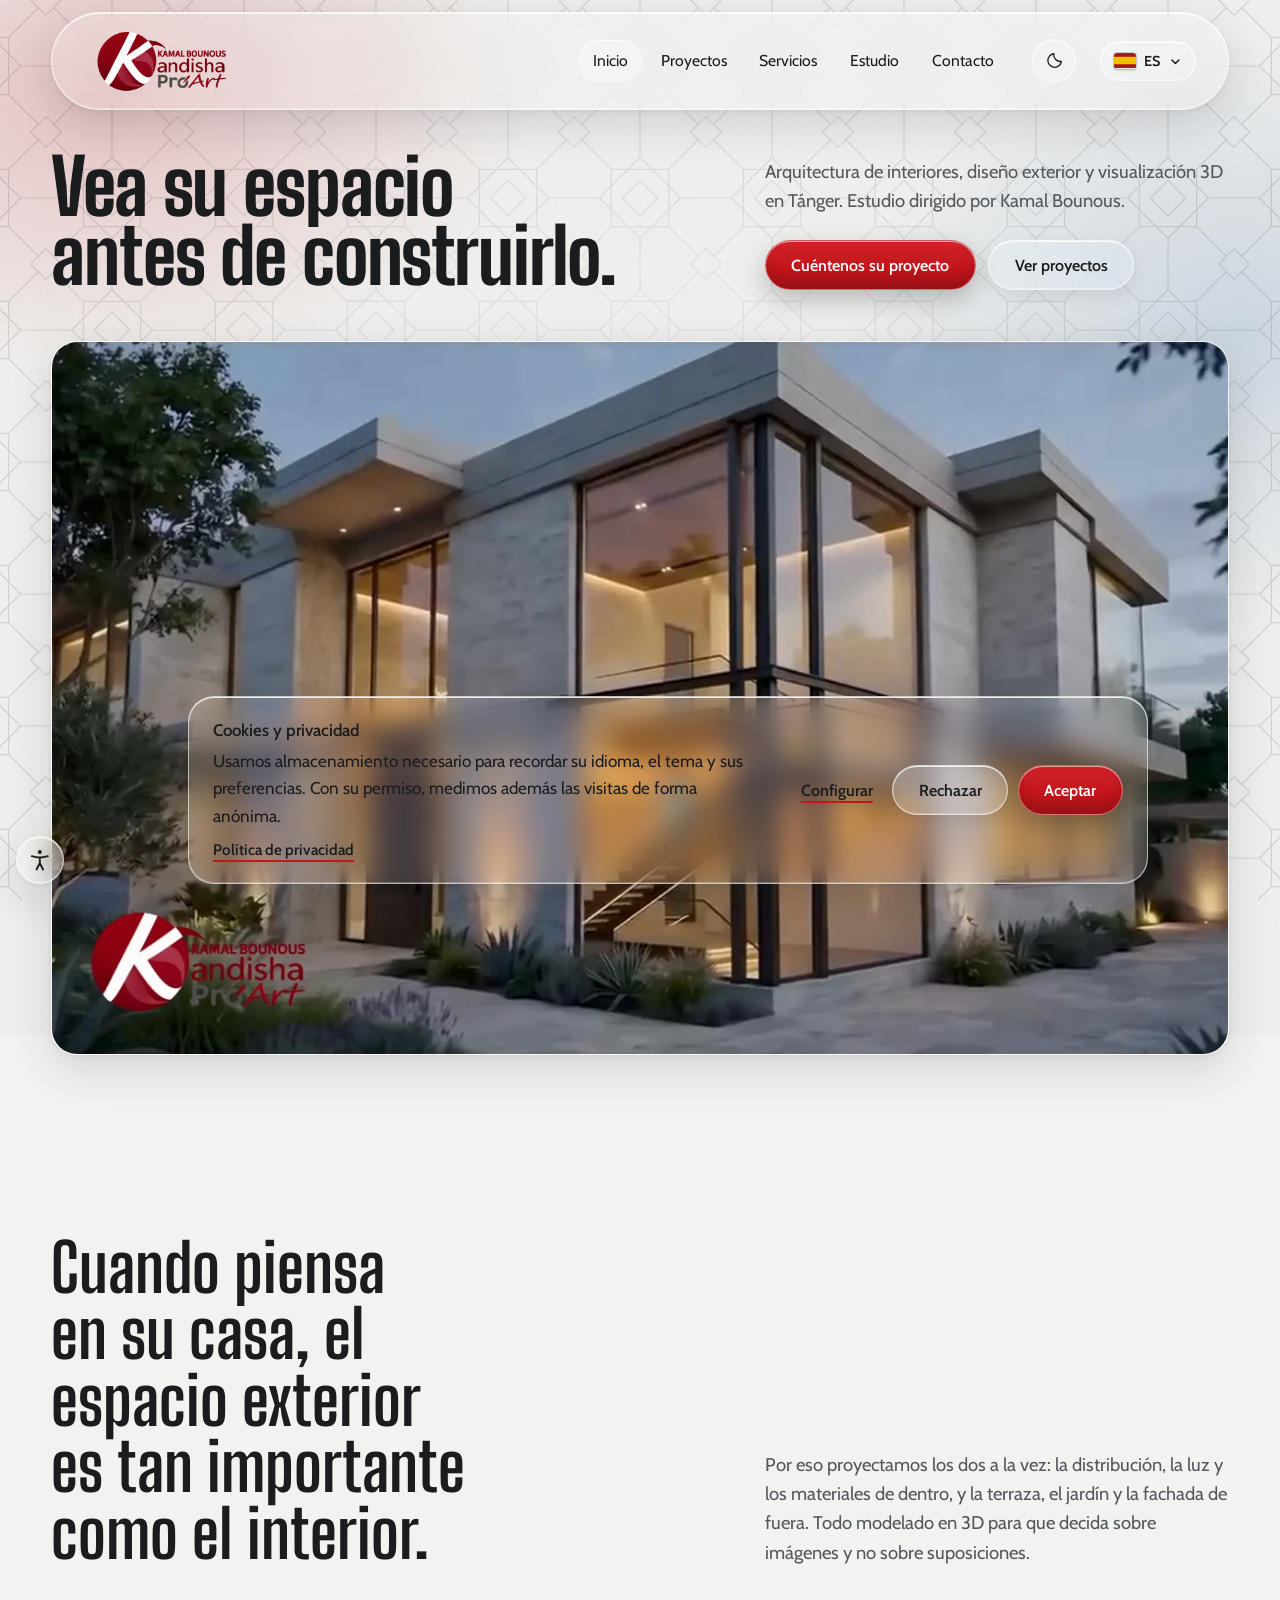
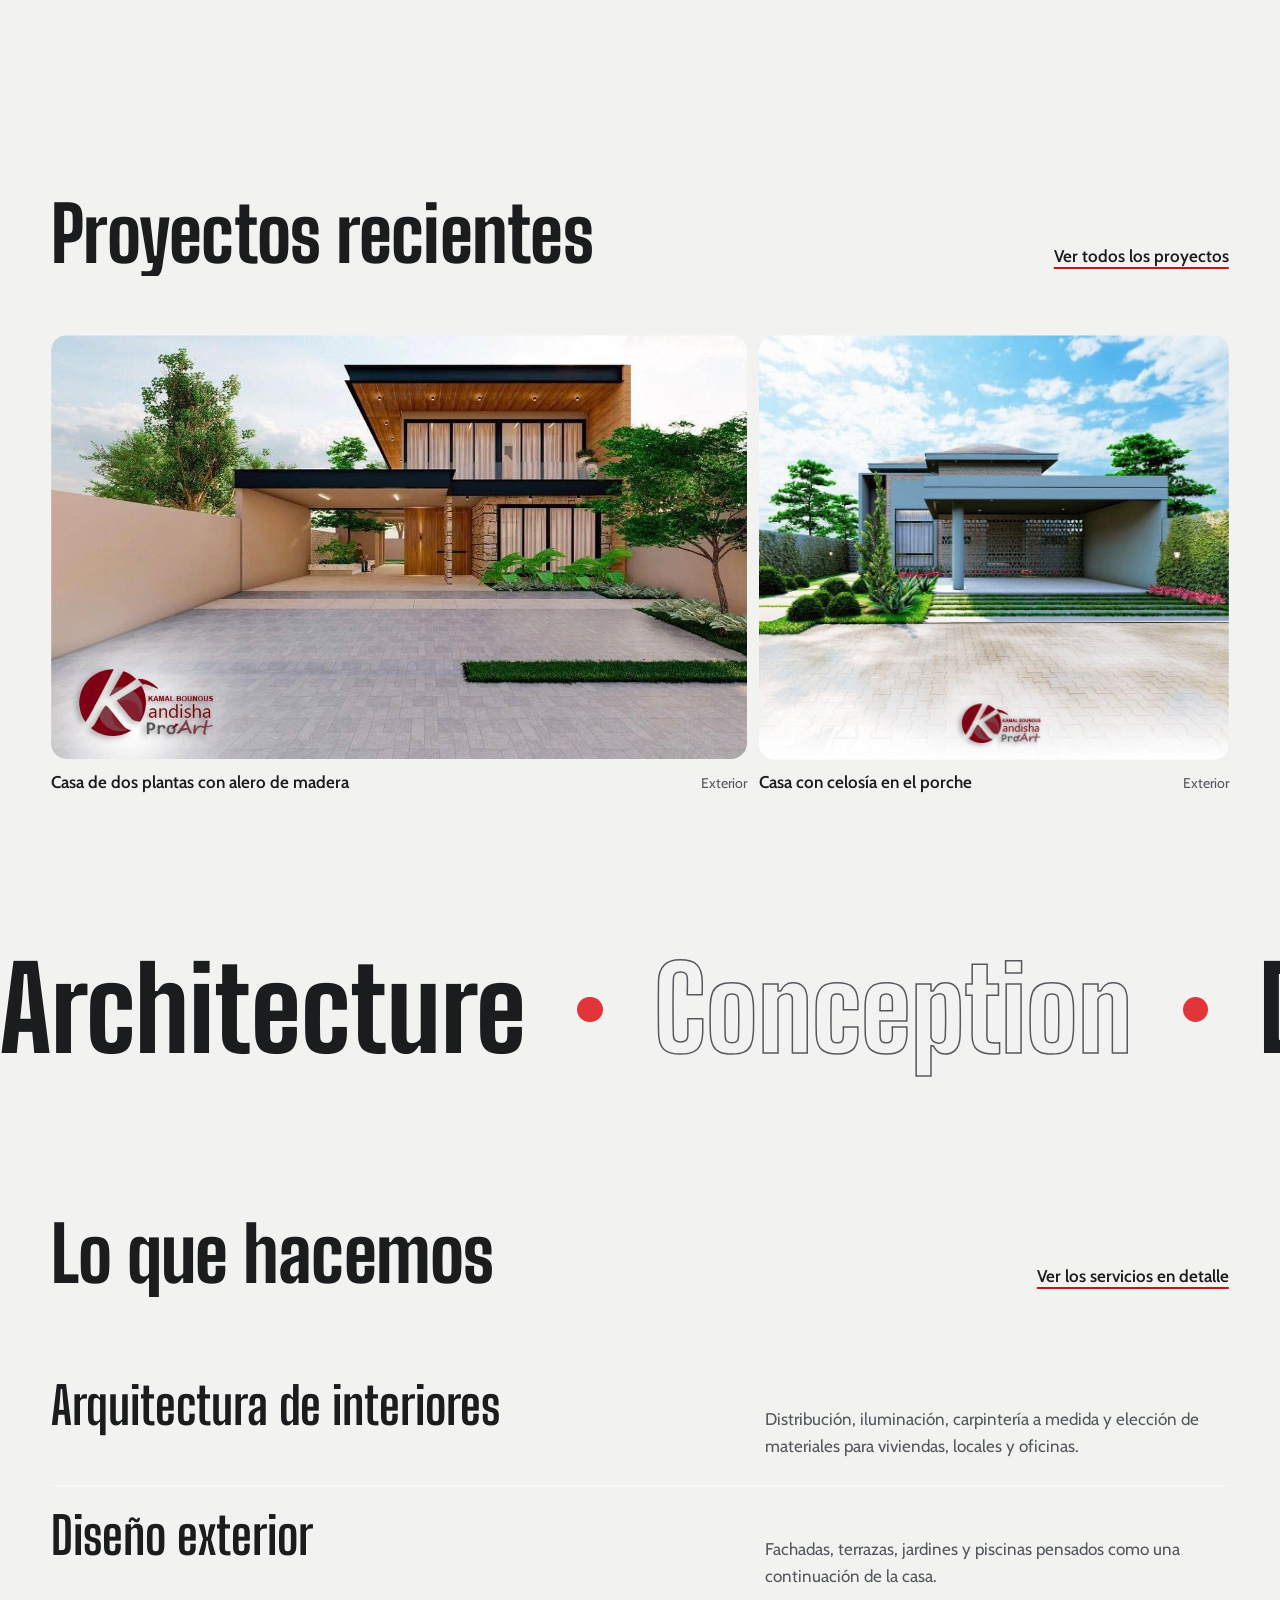
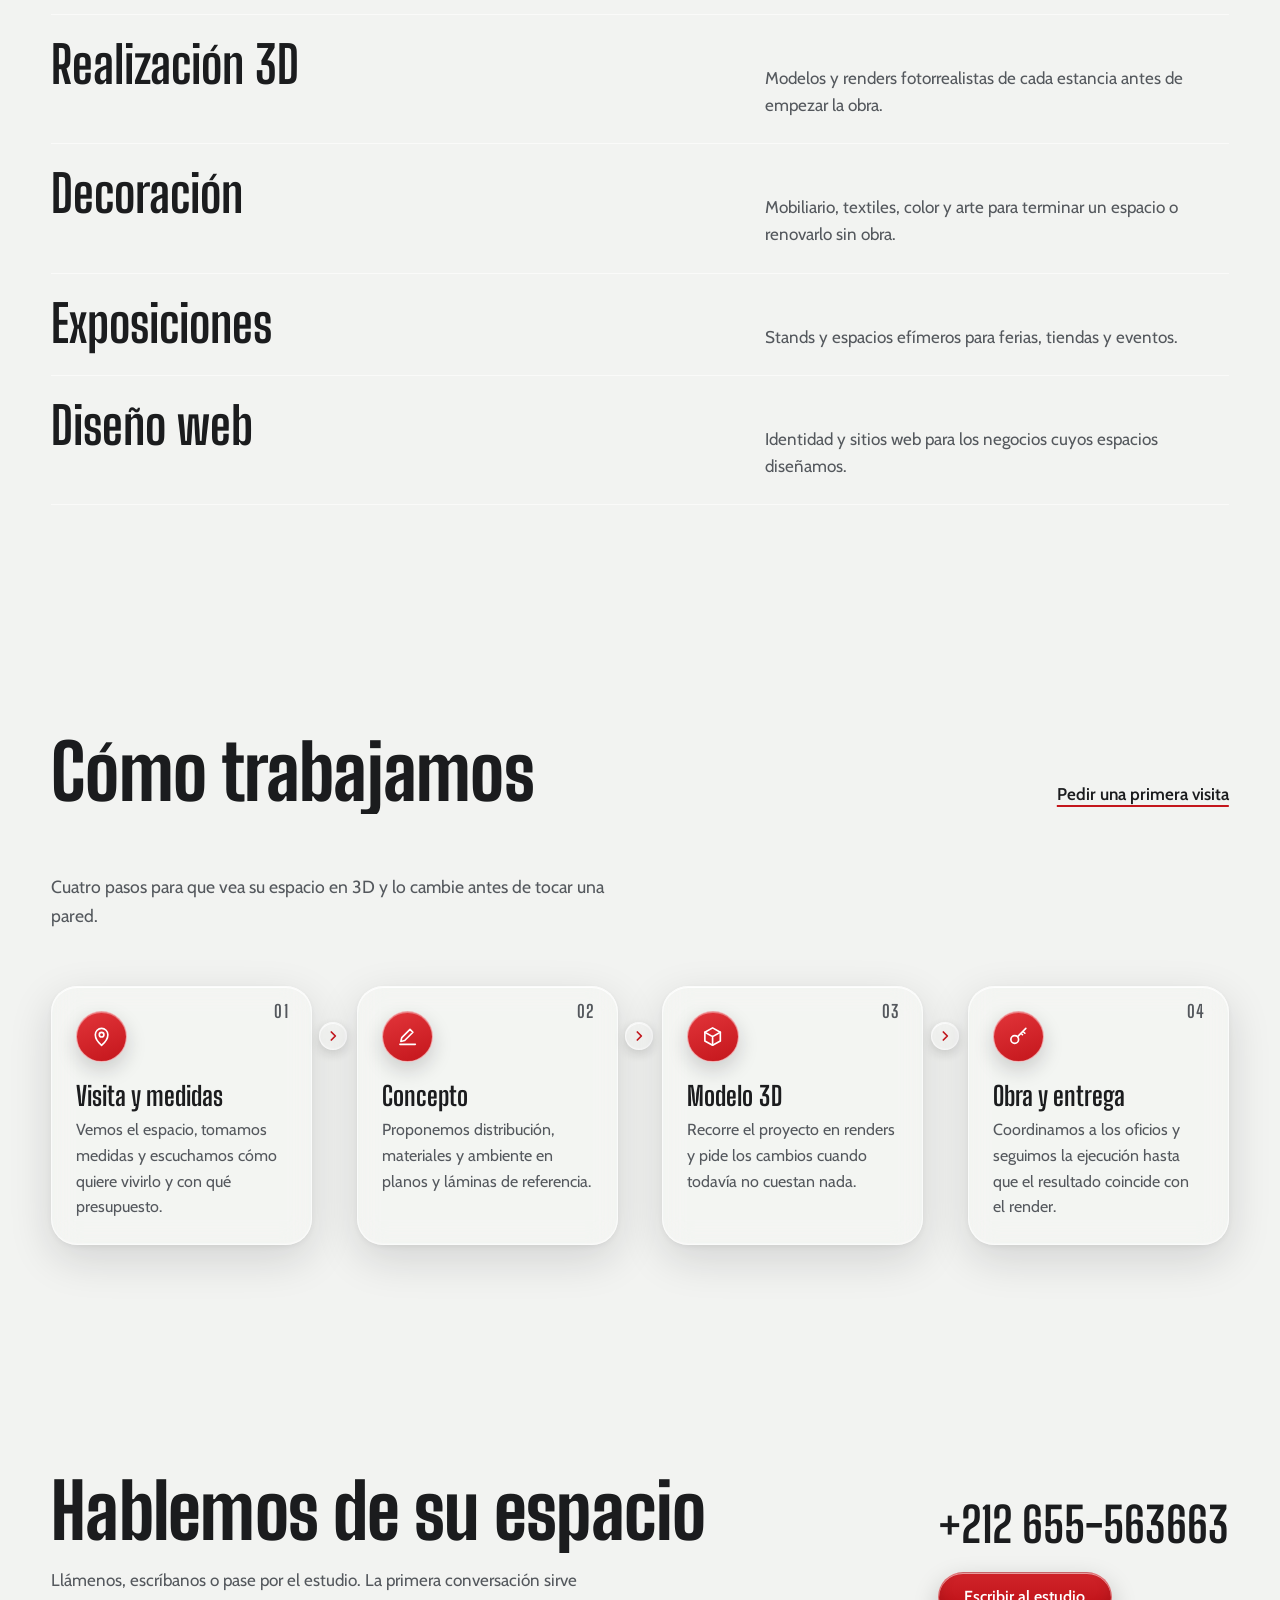
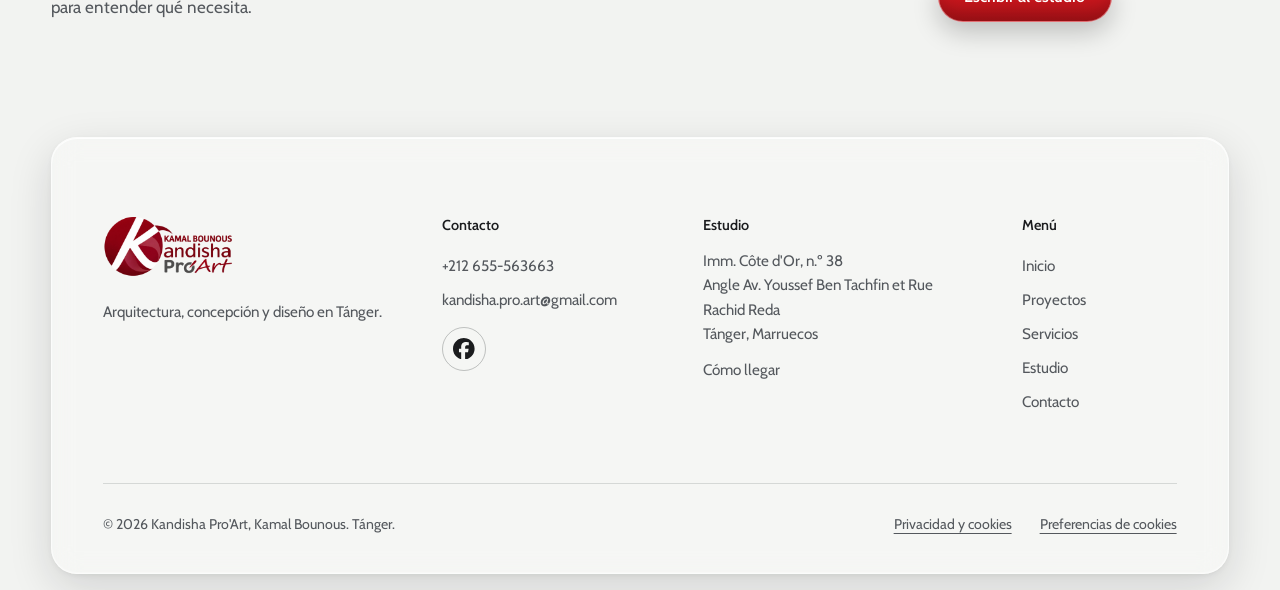
==== commit 6f365537: "Nuevo teléfono del estudio: +212 655-563663 Co-Authored-By: Claude Opus 5.5 <noreply@anthropic.com>" ====
--- a/index.html
+++ b/index.html
@@ -37,7 +37,7 @@
   "url": "https://samysrx.github.io/KandishaCristal/",
   "logo": "https://samysrx.github.io/KandishaCristal/assets/iconos/icono-512.png",
   "image": "https://samysrx.github.io/KandishaCristal/assets/iconos/compartir.jpg",
-  "telephone": "+212539321959",
+  "telephone": "+212655563663",
   "email": "kandisha.pro.art@gmail.com",
   "founder": {
     "@type": "Person",
@@ -219,7 +219,7 @@
       <p data-i18n="con.lead">Llámenos, escríbanos o pase por el estudio. La primera conversación sirve para entender qué necesita.</p>
     </div>
     <div>
-      <a class="llamada-tel" href="tel:+212539321959">+212 5393-21959</a>
+      <a class="llamada-tel" href="tel:+212655563663">+212 655-563663</a>
       <a class="boton boton-sello" href="contacto.html" data-i18n="con.cta">Escribir al estudio</a>
     </div>
   </section>
@@ -235,7 +235,7 @@
     </div>
     <div>
       <h2 class="pie-titulo" data-i18n="nav.contact">Contacto</h2>
-      <a href="tel:+212539321959">+212 5393-21959</a>
+      <a href="tel:+212655563663">+212 655-563663</a>
       <a href="mailto:kandisha.pro.art@gmail.com">kandisha.pro.art@gmail.com</a>
       <a class="pie-red" href="https://www.facebook.com/KandishaProArt/" target="_blank" rel="noopener" aria-label="Facebook"><svg viewBox="0 0 24 24" aria-hidden="true"><path d="M9.101 23.691v-7.98H6.627v-3.667h2.474v-1.58c0-4.085 1.848-5.978 5.858-5.978.401 0 .955.042 1.468.103a8.68 8.68 0 0 1 1.141.195v3.325a8.623 8.623 0 0 0-.653-.036 26.805 26.805 0 0 0-.733-.009c-.707 0-1.259.096-1.675.309a1.686 1.686 0 0 0-.679.622c-.258.42-.374.995-.374 1.752v1.297h3.919l-.386 2.103-.287 1.564h-3.246v8.245C19.396 23.238 24 18.179 24 12.044c0-6.627-5.373-12-12-12s-12 5.373-12 12c0 5.628 3.874 10.35 9.101 11.647Z"/></svg></a>
     </div>
@@ -330,7 +330,7 @@
   </div>
 </div>
 
-<a class="whatsapp" href="https://wa.me/212539321959" target="_blank" rel="noopener" data-i18n-aria="wa.aria" aria-label="Escribir al estudio por WhatsApp">
+<a class="whatsapp" href="https://wa.me/212655563663" target="_blank" rel="noopener" data-i18n-aria="wa.aria" aria-label="Escribir al estudio por WhatsApp">
   <span class="whatsapp-icono" aria-hidden="true"><svg viewBox="0 0 24 24"><path d="M17.472 14.382c-.297-.149-1.758-.867-2.03-.967-.273-.099-.471-.148-.67.15-.197.297-.767.966-.94 1.164-.173.199-.347.223-.644.075-.297-.15-1.255-.463-2.39-1.475-.883-.788-1.48-1.761-1.653-2.059-.173-.297-.018-.458.13-.606.134-.133.298-.347.446-.52.149-.174.198-.298.298-.497.099-.198.05-.371-.025-.52-.075-.149-.669-1.612-.916-2.207-.242-.579-.487-.5-.669-.51-.173-.008-.371-.01-.57-.01-.198 0-.52.074-.792.372-.272.297-1.04 1.016-1.04 2.479 0 1.462 1.065 2.875 1.213 3.074.149.198 2.096 3.2 5.077 4.487.709.306 1.262.489 1.694.625.712.227 1.36.195 1.871.118.571-.085 1.758-.719 2.006-1.413.248-.694.248-1.289.173-1.413-.074-.124-.272-.198-.57-.347m-5.421 7.403h-.004a9.87 9.87 0 0 1-5.031-1.378l-.361-.214-3.741.982.998-3.648-.235-.374a9.86 9.86 0 0 1-1.51-5.26c.001-5.45 4.436-9.884 9.888-9.884 2.64 0 5.122 1.03 6.988 2.898a9.825 9.825 0 0 1 2.893 6.994c-.003 5.45-4.437 9.884-9.885 9.884m8.413-18.297A11.815 11.815 0 0 0 12.05 0C5.495 0 .16 5.335.157 11.892c0 2.096.547 4.142 1.588 5.945L.057 24l6.305-1.654a11.882 11.882 0 0 0 5.683 1.448h.005c6.554 0 11.89-5.335 11.893-11.893a11.821 11.821 0 0 0-3.48-8.413Z"/></svg></span>
   <span class="whatsapp-texto" data-i18n="wa.t">WhatsApp</span>
 </a>
--- a/css/cristal.css
+++ b/css/cristal.css
@@ -843,3 +843,31 @@
   .nav a { font-size: 1.1rem; border-radius: 16px; }
   .nav a:hover, .nav a[aria-current="page"] { background: color-mix(in srgb, var(--tinta) 7%, transparent); }
 }
+
+/* ---------- Contacto: vídeo vertical en lugar de la foto ----------
+   En el ordenador ocupa la columna hasta el final del formulario; en el móvil, un recuadro 4:5. */
+.contacto-intro { display: flex; flex-direction: column; }
+.contacto-video {
+  position: relative;
+  flex: 1;
+  min-height: 26rem;
+  margin: 0.75rem 0 0;
+  border-radius: var(--radio);
+  overflow: hidden;
+  background: var(--cristal);
+  border: 1px solid var(--cristal-borde);
+  box-shadow: var(--cristal-brillo), var(--cristal-sombra);
+}
+.contacto-video img, .contacto-video .portada-video {
+  position: absolute;
+  inset: 0;
+  width: 100%;
+  height: 100%;
+  object-fit: cover;
+  object-position: 50% 100%;
+  border-radius: 0;
+  margin: 0;
+}
+@media (max-width: 60rem) {
+  .contacto-video { flex: none; min-height: 0; aspect-ratio: 4 / 5; border-radius: var(--radio-menor); }
+}
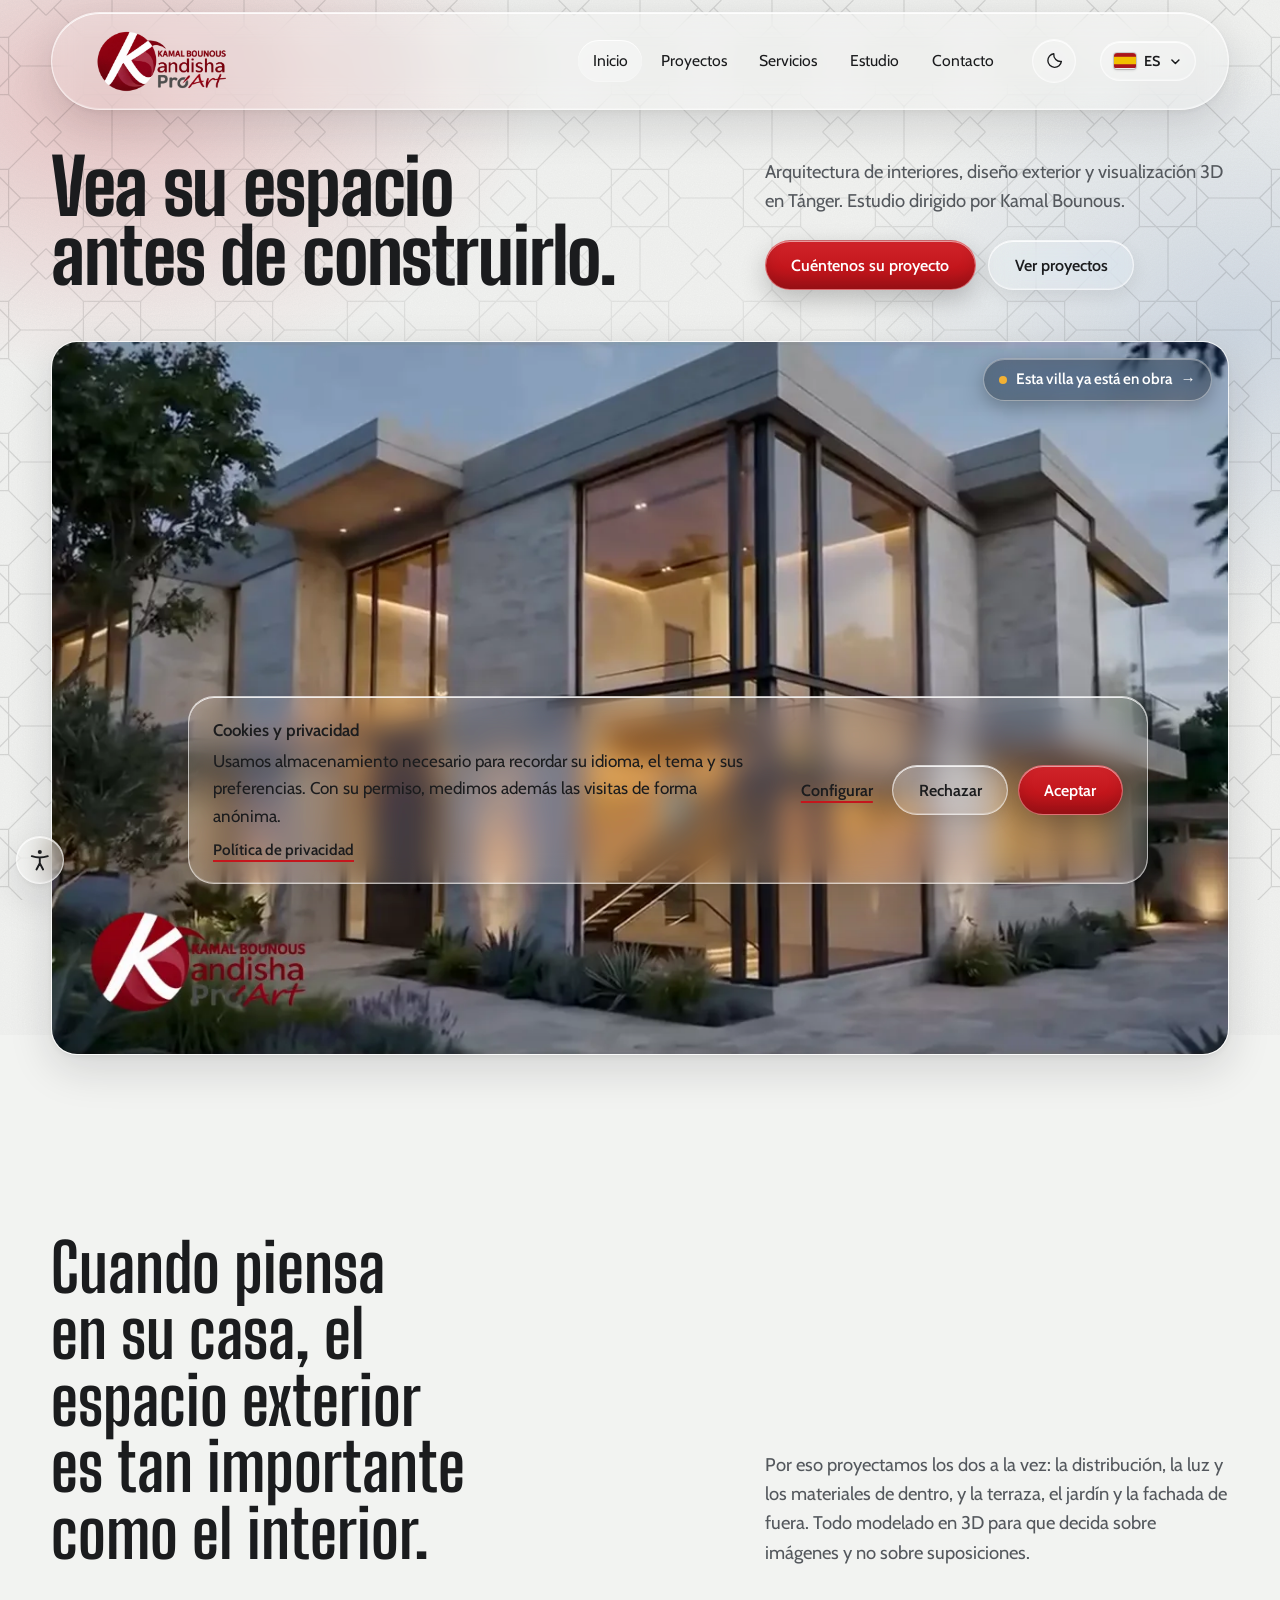
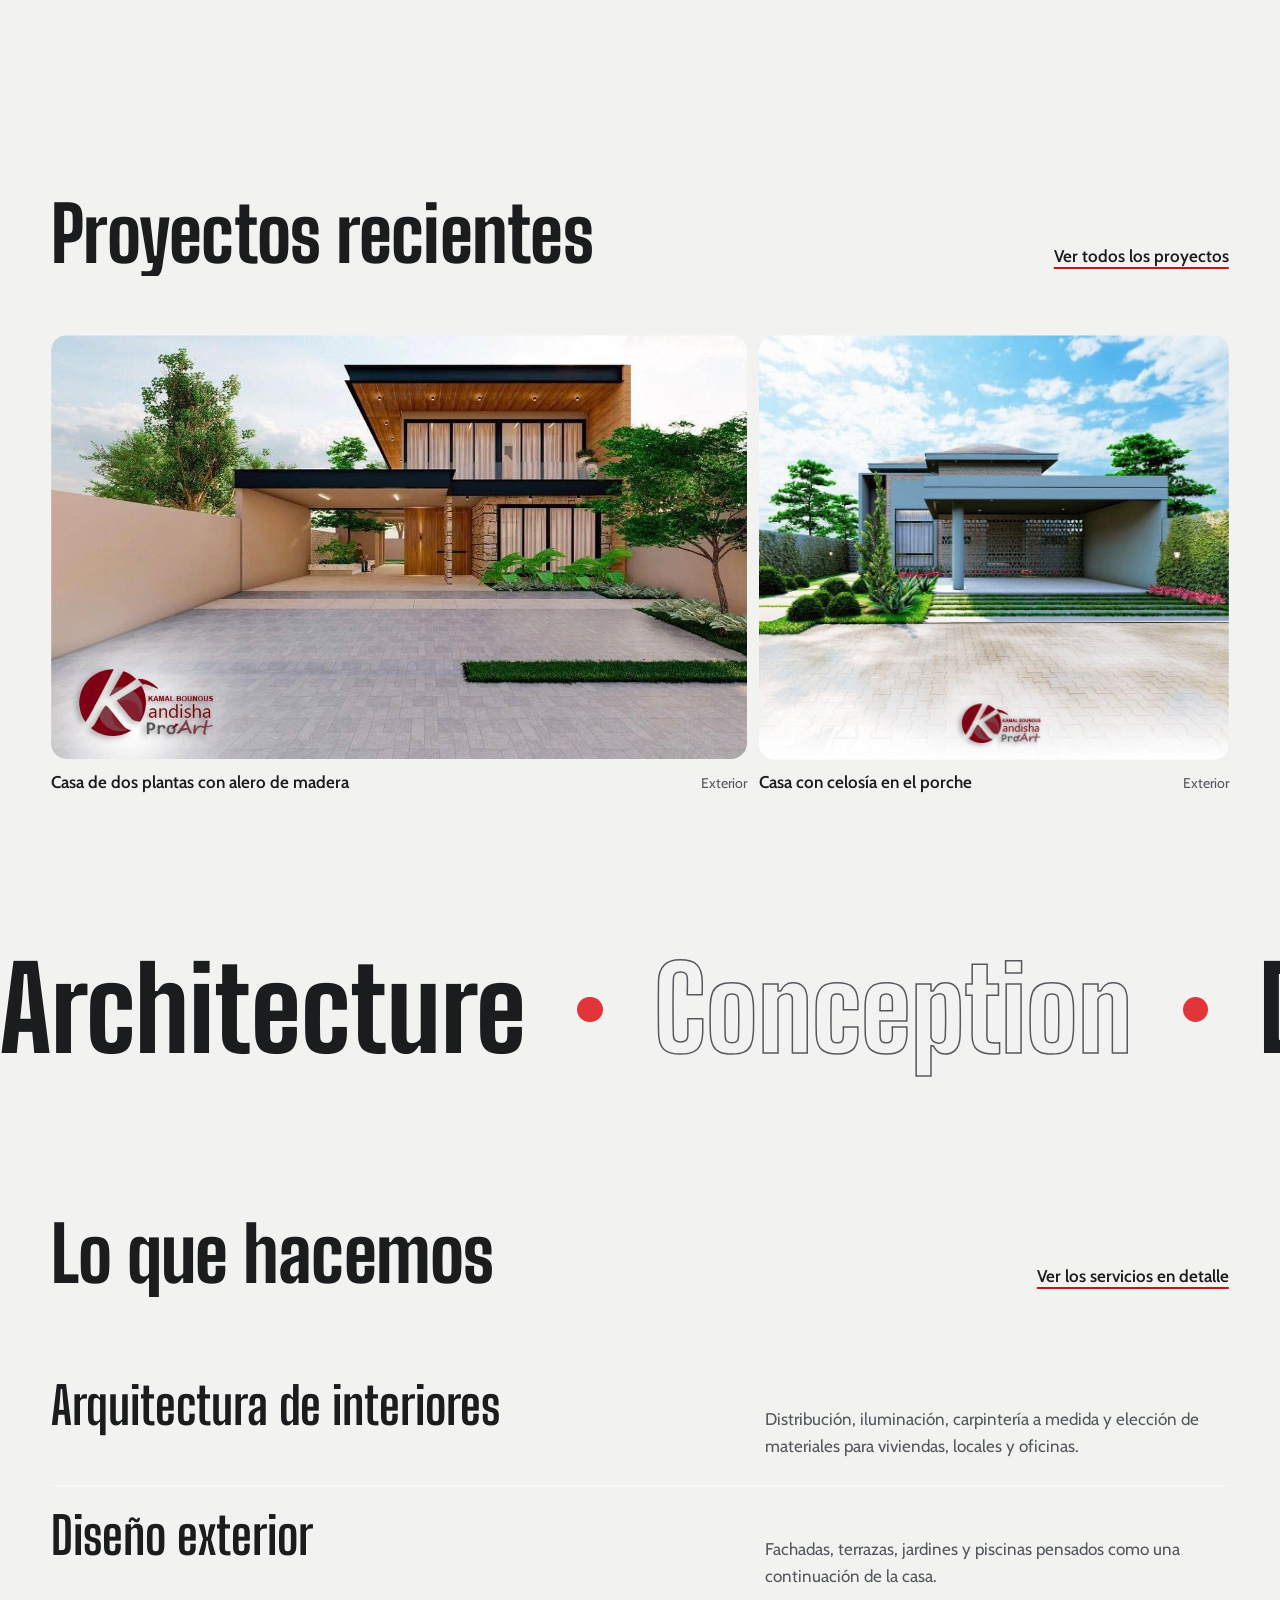
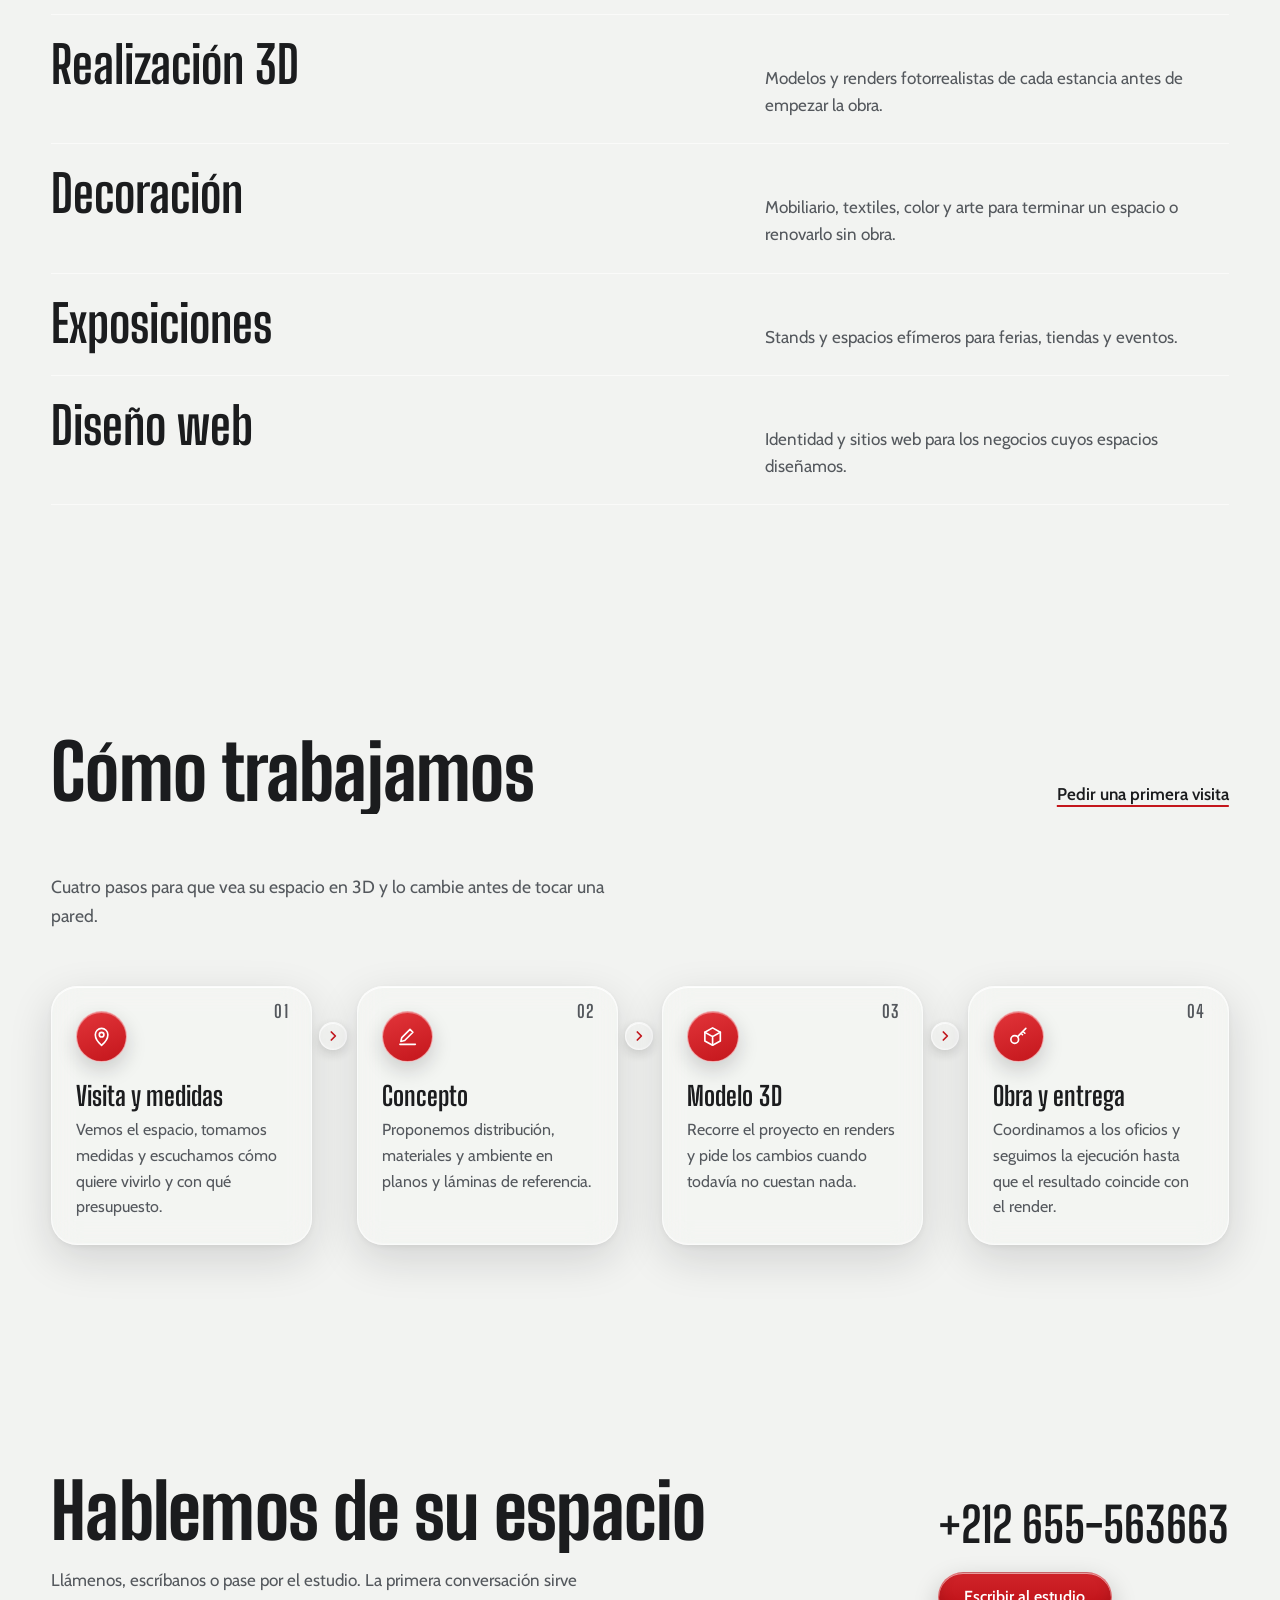
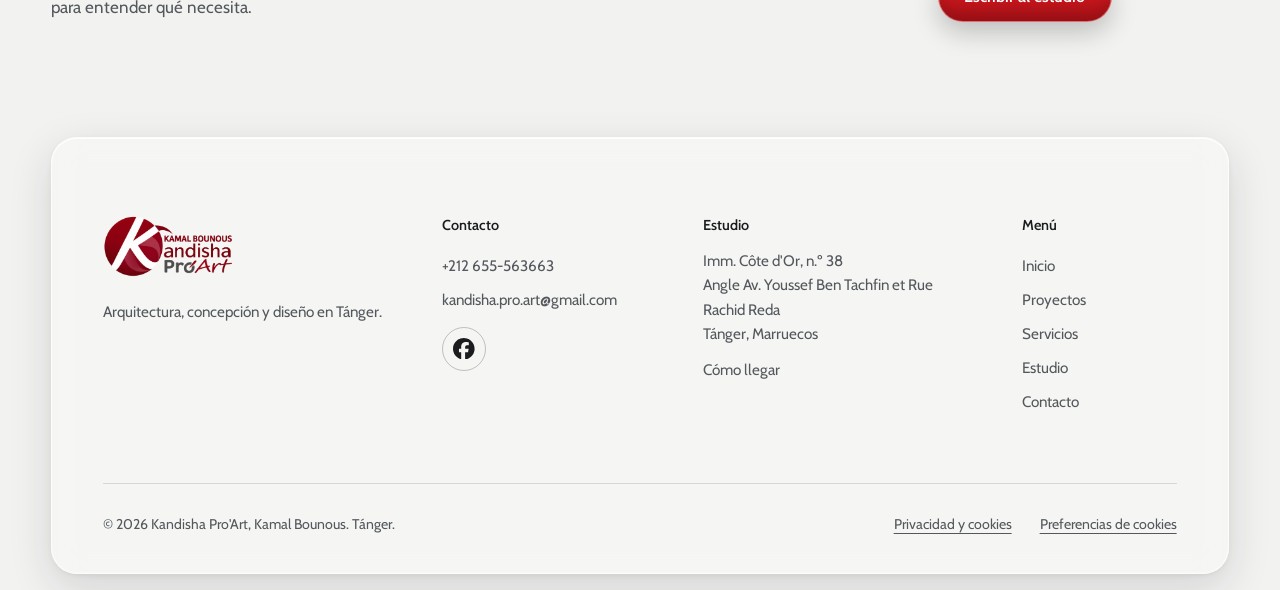
==== commit 53052ddd: "Proyectos: la villa del vídeo de inicio, del 3D a la obra, con enlace desde el vídeo Co-Authored-By:" ====
--- a/index.html
+++ b/index.html
@@ -3,8 +3,8 @@
 <head>
 <meta charset="utf-8">
 <meta name="viewport" content="width=device-width, initial-scale=1">
-<script src="js/tema.js"></script>
-<script src="js/accesibilidad.js"></script>
+<script src="js/tema.js?v=20261122"></script>
+<script src="js/accesibilidad.js?v=20261122"></script>
 <title>Kandisha Pro'Art — Arquitectura interior, exterior y 3D en Tánger</title>
 <meta name="description" content="Kandisha Pro'Art, estudio de Kamal Bounous en Tánger: arquitectura de interiores, diseño exterior, decoración y visualización 3D.">
 <link rel="canonical" href="https://samysrx.github.io/KandishaCristal/">
@@ -74,12 +74,12 @@
 <link rel="preconnect" href="https://fonts.googleapis.com">
 <link rel="preconnect" href="https://fonts.gstatic.com" crossorigin>
 <link href="https://fonts.googleapis.com/css2?family=Big+Shoulders+Display:wght@500;700;800&family=Cabin:ital,wght@0,400;0,500;0,600;1,400&family=Noto+Kufi+Arabic:wght@400;600;800&display=swap" rel="stylesheet">
-<link rel="stylesheet" href="css/styles.css">
-<link rel="stylesheet" href="css/motion.css">
-<link rel="stylesheet" href="css/cristal.css">
-<link rel="stylesheet" href="css/fondo.css">
-<link rel="stylesheet" href="css/zellige.css">
-<link rel="stylesheet" href="css/whatsapp.css">
+<link rel="stylesheet" href="css/styles.css?v=20261122">
+<link rel="stylesheet" href="css/motion.css?v=20261122">
+<link rel="stylesheet" href="css/cristal.css?v=20261122">
+<link rel="stylesheet" href="css/fondo.css?v=20261122">
+<link rel="stylesheet" href="css/zellige.css?v=20261122">
+<link rel="stylesheet" href="css/whatsapp.css?v=20261122">
 <script>
 // Decide antes de pintar si hay animaciones y qué entrada toca: carga completa, transición
 // del navegador entre páginas (si la admite) o telón corto
@@ -148,6 +148,7 @@
     <figure class="portada-cine">
       <img src="assets/video/portada-poster.webp" width="1280" height="776" alt="Recorrido en 3D por una villa con piscina diseñada por el estudio">
       <video class="portada-video" muted loop playsinline preload="none" controlslist="nodownload noremoteplayback noplaybackrate" disablepictureinpicture disableremoteplayback poster="assets/video/portada-poster.webp" data-src="assets/video/portada.mp4" aria-hidden="true"></video>
+      <a class="portada-obra" href="proyectos.html#villa-obra"><span class="portada-obra-punto" aria-hidden="true"></span><span data-i18n="vo.link">Esta villa ya está en obra</span></a>
       <button type="button" class="portada-pausa" aria-pressed="false" data-i18n-aria="vid.pause" aria-label="Pausar el vídeo" hidden>
         <svg class="icono-pausa" viewBox="0 0 24 24" aria-hidden="true"><path d="M8 5v14M16 5v14"/></svg>
         <svg class="icono-play" viewBox="0 0 24 24" aria-hidden="true"><path d="M8 5.5v13l10.5-6.5z"/></svg>
@@ -348,15 +349,15 @@
   </div>
 </dialog>
 
-<script src="js/textos-fr.js" defer></script>
-<script src="js/textos-ar.js" defer></script>
-<script src="js/main.js" defer></script>
-<script src="js/cristal.js" defer></script>
-<script src="js/whatsapp.js" defer></script>
-<script src="js/zellige.js" defer></script>
-<script src="js/portada-video.js" defer></script>
-<script src="js/motion.js" defer></script>
-<script src="js/cookies.js" defer></script>
-<script src="js/analitica.js" defer></script>
+<script src="js/textos-fr.js?v=20261122" defer></script>
+<script src="js/textos-ar.js?v=20261122" defer></script>
+<script src="js/main.js?v=20261122" defer></script>
+<script src="js/cristal.js?v=20261122" defer></script>
+<script src="js/whatsapp.js?v=20261122" defer></script>
+<script src="js/zellige.js?v=20261122" defer></script>
+<script src="js/portada-video.js?v=20261122" defer></script>
+<script src="js/motion.js?v=20261122" defer></script>
+<script src="js/cookies.js?v=20261122" defer></script>
+<script src="js/analitica.js?v=20261122" defer></script>
 </body>
 </html>
--- a/css/cristal.css
+++ b/css/cristal.css
@@ -871,3 +871,51 @@
 @media (max-width: 60rem) {
   .contacto-video { flex: none; min-height: 0; aspect-ratio: 4 / 5; border-radius: var(--radio-menor); }
 }
+
+/* ---------- Formulario: enviar por WhatsApp o por correo ---------- */
+.form-envios { display: flex; flex-wrap: wrap; gap: 0.75rem; align-items: center; }
+.formulario .form-envios .boton { justify-self: auto; }
+.boton-whatsapp { display: inline-flex; align-items: center; gap: 0.6rem; }
+.boton-whatsapp svg { width: 1.2rem; height: 1.2rem; fill: currentColor; flex: none; }
+@media (max-width: 38rem) {
+  .form-envios { display: grid; grid-template-columns: minmax(0, 1fr); }
+  .boton-whatsapp { justify-content: center; }
+}
+
+/* ---------- Proyectos: la villa del vídeo, del 3D a la obra ---------- */
+.villa-obra { scroll-margin-top: calc(var(--cabecera-alto) + 1rem); }
+.villa-obra .destacado-fotos { gap: 1rem; }
+
+/* Inicio: etiqueta sobre el vídeo que lleva a las fotos de la obra */
+.portada-obra {
+  position: absolute;
+  inset-block-start: 1rem;
+  inset-inline-end: 1rem;
+  z-index: 1;
+  display: inline-flex;
+  align-items: center;
+  gap: 0.55rem;
+  padding: 0.5rem 0.95rem;
+  border-radius: 999px;
+  color: #fff;
+  font-weight: 600;
+  font-size: 0.95rem;
+  text-decoration: none;
+  background: rgba(20, 16, 14, 0.38);
+  -webkit-backdrop-filter: var(--cristal-filtro);
+  backdrop-filter: var(--cristal-filtro);
+  border: 1px solid rgba(255, 255, 255, 0.4);
+  box-shadow: inset 0 1px 0 rgba(255, 255, 255, 0.35), 0 6px 18px rgba(0, 0, 0, 0.25);
+  transition: background 0.2s;
+}
+.portada-obra::after { content: "→"; }
+[dir="rtl"] .portada-obra::after { content: "←"; }
+.portada-obra:hover { background: rgba(20, 16, 14, 0.55); }
+.portada-obra:focus-visible { outline: 3px solid #fff; outline-offset: 3px; }
+.portada-obra-punto { width: 0.5rem; height: 0.5rem; border-radius: 50%; background: #f2b134; flex: none; }
+html.mov .portada-obra-punto { animation: portada-obra-latido 2.4s ease-in-out infinite; }
+@keyframes portada-obra-latido { 50% { opacity: 0.35; } }
+.acc-contraste .portada-obra { -webkit-backdrop-filter: none; backdrop-filter: none; background: #000; border-color: #fff; }
+@media (max-width: 38rem) {
+  .portada-obra { inset-block-start: 0.6rem; inset-inline-end: 0.6rem; padding: 0.4rem 0.75rem; font-size: 0.85rem; }
+}
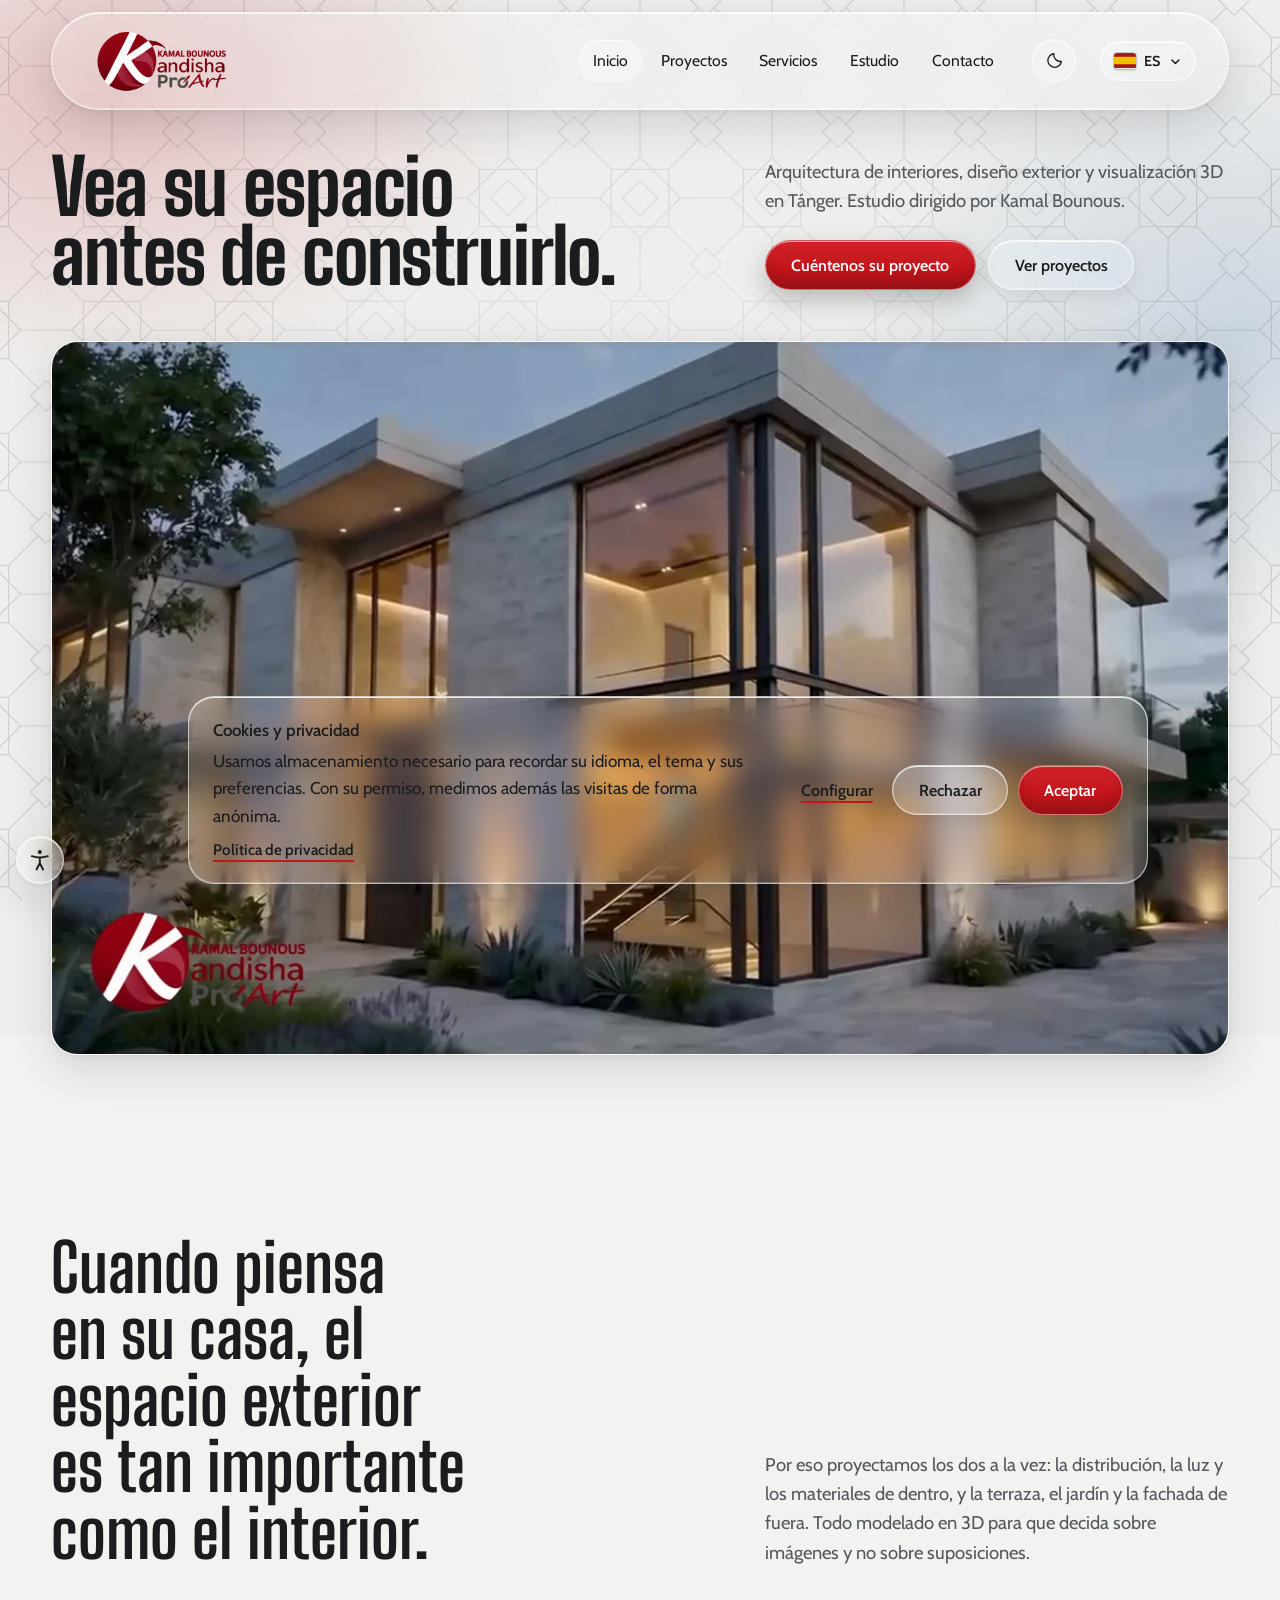
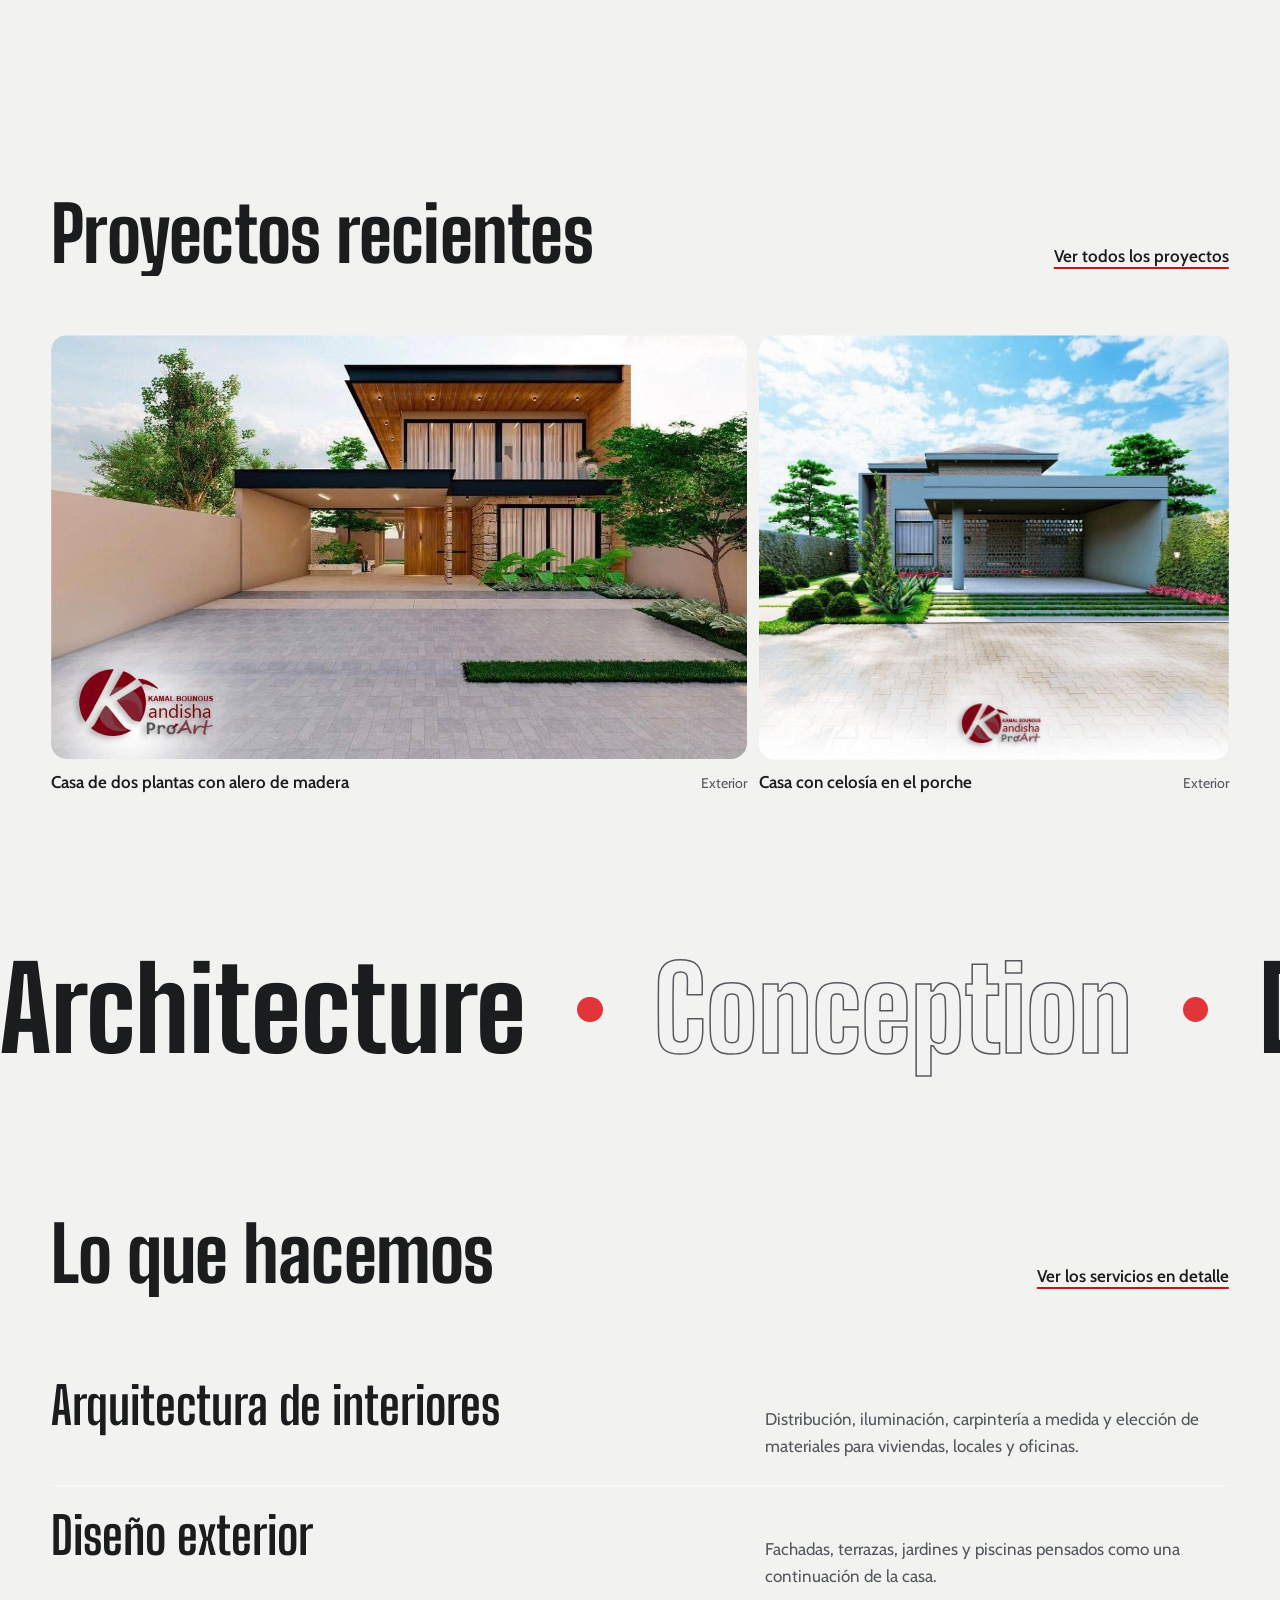
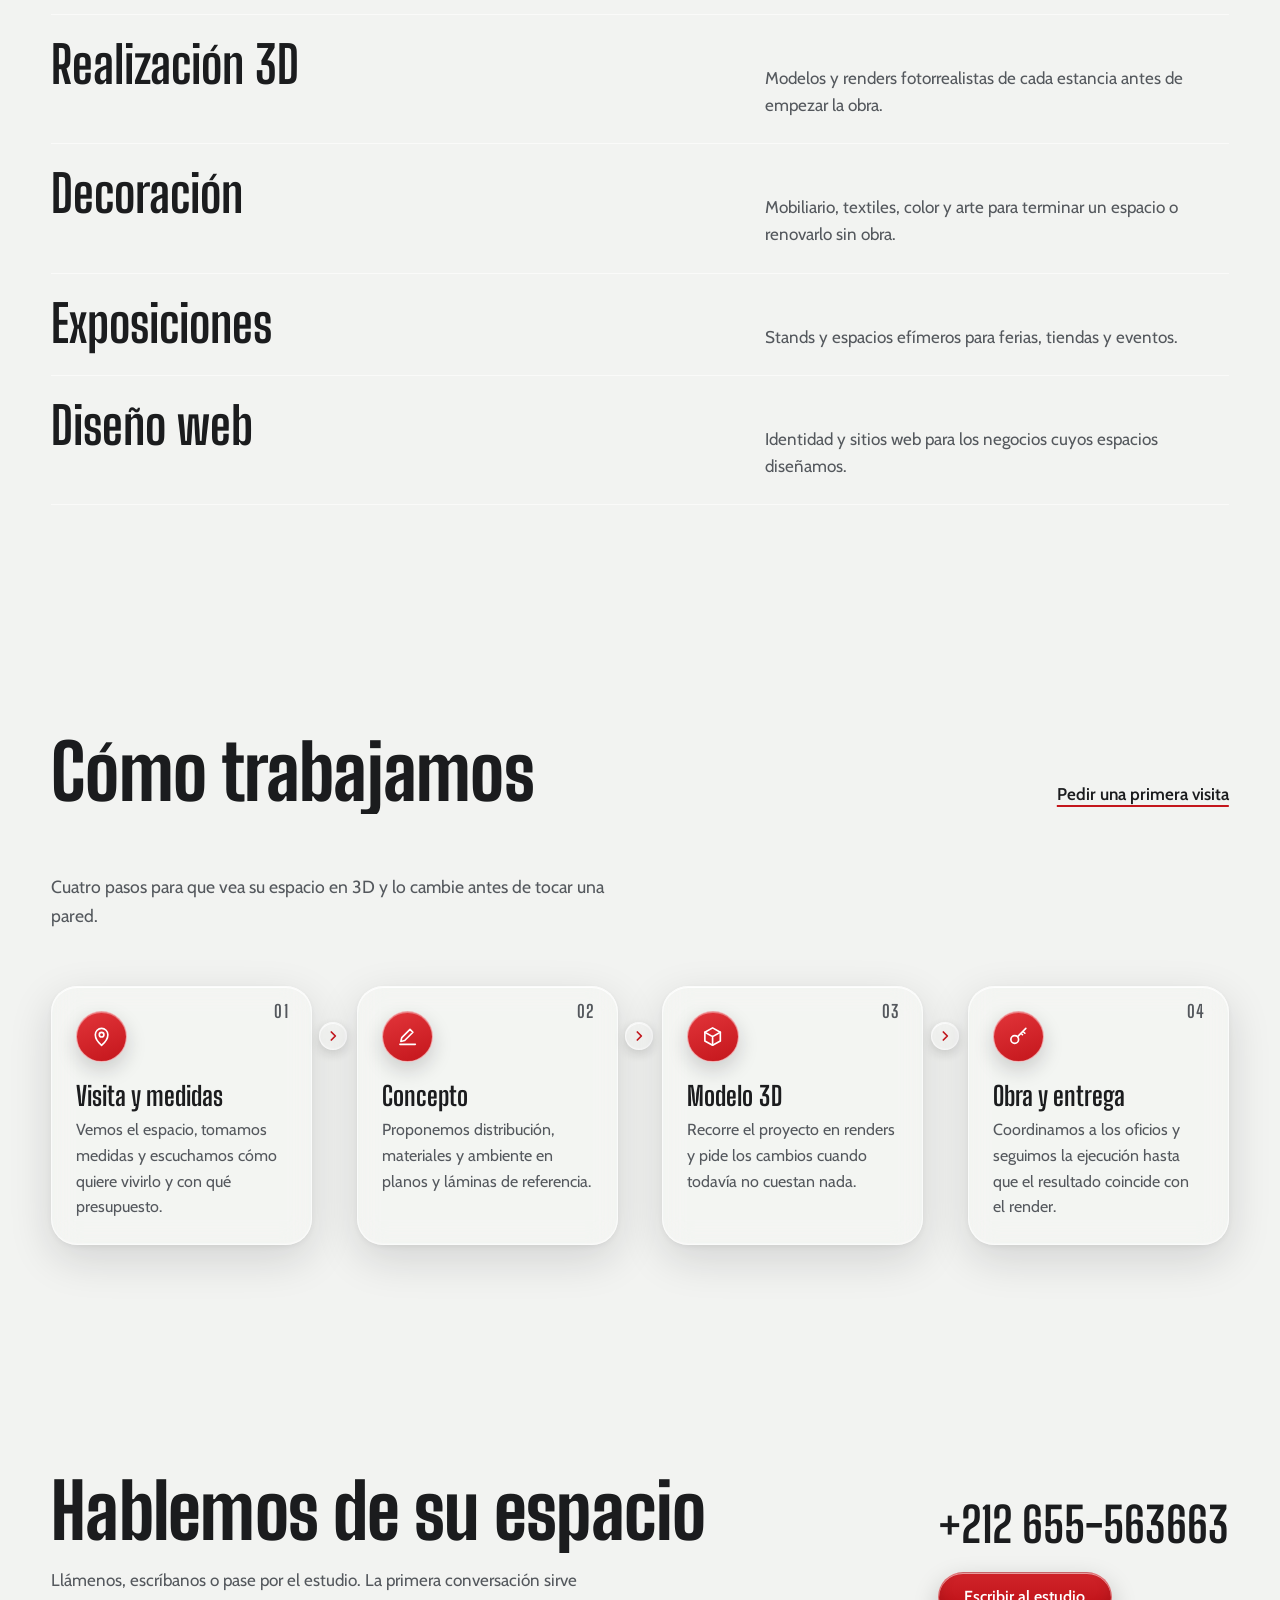
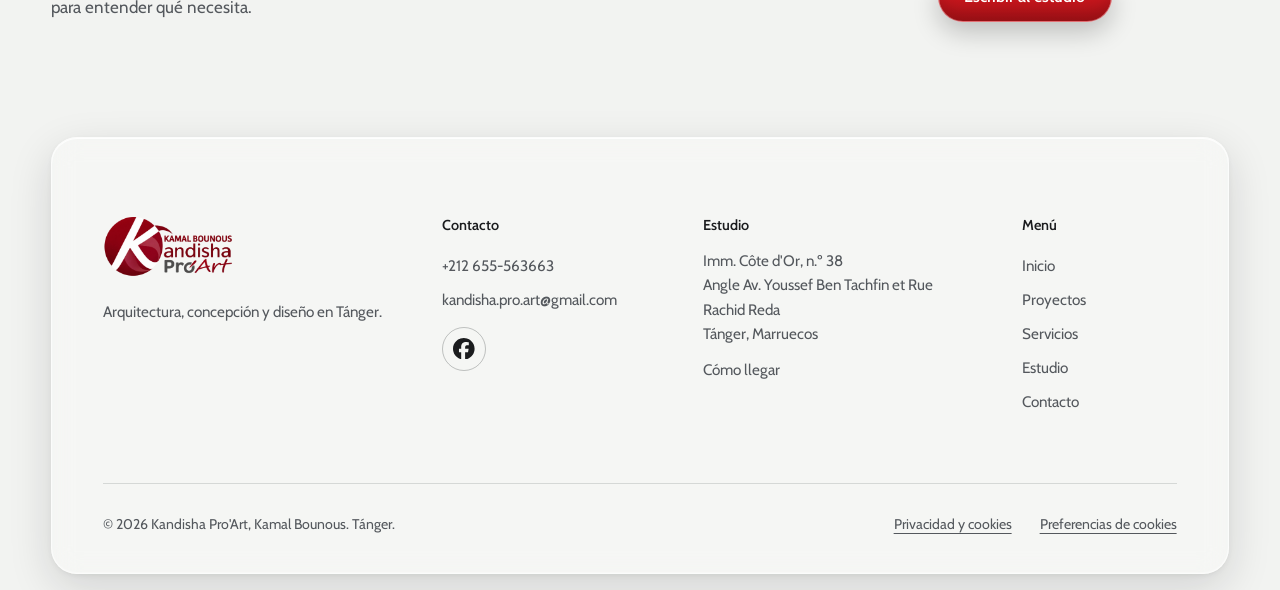
==== commit 83ab9c4a: "Villa en obra: comparativas 3D y obra en Proyectos y sin etiqueta sobre el vídeo de inicio Co-Author" ====
--- a/index.html
+++ b/index.html
@@ -3,8 +3,8 @@
 <head>
 <meta charset="utf-8">
 <meta name="viewport" content="width=device-width, initial-scale=1">
-<script src="js/tema.js?v=20261122"></script>
-<script src="js/accesibilidad.js?v=20261122"></script>
+<script src="js/tema.js?v=20261123"></script>
+<script src="js/accesibilidad.js?v=20261123"></script>
 <title>Kandisha Pro'Art — Arquitectura interior, exterior y 3D en Tánger</title>
 <meta name="description" content="Kandisha Pro'Art, estudio de Kamal Bounous en Tánger: arquitectura de interiores, diseño exterior, decoración y visualización 3D.">
 <link rel="canonical" href="https://samysrx.github.io/KandishaCristal/">
@@ -74,12 +74,12 @@
 <link rel="preconnect" href="https://fonts.googleapis.com">
 <link rel="preconnect" href="https://fonts.gstatic.com" crossorigin>
 <link href="https://fonts.googleapis.com/css2?family=Big+Shoulders+Display:wght@500;700;800&family=Cabin:ital,wght@0,400;0,500;0,600;1,400&family=Noto+Kufi+Arabic:wght@400;600;800&display=swap" rel="stylesheet">
-<link rel="stylesheet" href="css/styles.css?v=20261122">
-<link rel="stylesheet" href="css/motion.css?v=20261122">
-<link rel="stylesheet" href="css/cristal.css?v=20261122">
-<link rel="stylesheet" href="css/fondo.css?v=20261122">
-<link rel="stylesheet" href="css/zellige.css?v=20261122">
-<link rel="stylesheet" href="css/whatsapp.css?v=20261122">
+<link rel="stylesheet" href="css/styles.css?v=20261123">
+<link rel="stylesheet" href="css/motion.css?v=20261123">
+<link rel="stylesheet" href="css/cristal.css?v=20261123">
+<link rel="stylesheet" href="css/fondo.css?v=20261123">
+<link rel="stylesheet" href="css/zellige.css?v=20261123">
+<link rel="stylesheet" href="css/whatsapp.css?v=20261123">
 <script>
 // Decide antes de pintar si hay animaciones y qué entrada toca: carga completa, transición
 // del navegador entre páginas (si la admite) o telón corto
@@ -148,7 +148,6 @@
     <figure class="portada-cine">
       <img src="assets/video/portada-poster.webp" width="1280" height="776" alt="Recorrido en 3D por una villa con piscina diseñada por el estudio">
       <video class="portada-video" muted loop playsinline preload="none" controlslist="nodownload noremoteplayback noplaybackrate" disablepictureinpicture disableremoteplayback poster="assets/video/portada-poster.webp" data-src="assets/video/portada.mp4" aria-hidden="true"></video>
-      <a class="portada-obra" href="proyectos.html#villa-obra"><span class="portada-obra-punto" aria-hidden="true"></span><span data-i18n="vo.link">Esta villa ya está en obra</span></a>
       <button type="button" class="portada-pausa" aria-pressed="false" data-i18n-aria="vid.pause" aria-label="Pausar el vídeo" hidden>
         <svg class="icono-pausa" viewBox="0 0 24 24" aria-hidden="true"><path d="M8 5v14M16 5v14"/></svg>
         <svg class="icono-play" viewBox="0 0 24 24" aria-hidden="true"><path d="M8 5.5v13l10.5-6.5z"/></svg>
@@ -349,15 +348,15 @@
   </div>
 </dialog>
 
-<script src="js/textos-fr.js?v=20261122" defer></script>
-<script src="js/textos-ar.js?v=20261122" defer></script>
-<script src="js/main.js?v=20261122" defer></script>
-<script src="js/cristal.js?v=20261122" defer></script>
-<script src="js/whatsapp.js?v=20261122" defer></script>
-<script src="js/zellige.js?v=20261122" defer></script>
-<script src="js/portada-video.js?v=20261122" defer></script>
-<script src="js/motion.js?v=20261122" defer></script>
-<script src="js/cookies.js?v=20261122" defer></script>
-<script src="js/analitica.js?v=20261122" defer></script>
+<script src="js/textos-fr.js?v=20261123" defer></script>
+<script src="js/textos-ar.js?v=20261123" defer></script>
+<script src="js/main.js?v=20261123" defer></script>
+<script src="js/cristal.js?v=20261123" defer></script>
+<script src="js/whatsapp.js?v=20261123" defer></script>
+<script src="js/zellige.js?v=20261123" defer></script>
+<script src="js/portada-video.js?v=20261123" defer></script>
+<script src="js/motion.js?v=20261123" defer></script>
+<script src="js/cookies.js?v=20261123" defer></script>
+<script src="js/analitica.js?v=20261123" defer></script>
 </body>
 </html>
--- a/css/cristal.css
+++ b/css/cristal.css
@@ -884,38 +884,97 @@
 
 /* ---------- Proyectos: la villa del vídeo, del 3D a la obra ---------- */
 .villa-obra { scroll-margin-top: calc(var(--cabecera-alto) + 1rem); }
-.villa-obra .destacado-fotos { gap: 1rem; }
-
-/* Inicio: etiqueta sobre el vídeo que lleva a las fotos de la obra */
-.portada-obra {
-  position: absolute;
-  inset-block-start: 1rem;
-  inset-inline-end: 1rem;
+
+/* Portada: la fachada en obra a todo lo ancho, con el texto en una tarjeta de cristal encima */
+.vo-portada { position: relative; }
+.vo-portada .obra-abrir, .vo-portada img { border-radius: var(--radio); }
+.vo-portada img { width: 100%; height: auto; min-height: 22rem; object-fit: cover; display: block; }
+.vo-cabeza {
+  position: absolute;
+  inset-block-end: clamp(1rem, 2.5vw, 2rem);
+  inset-inline-end: clamp(1rem, 2.5vw, 2rem);
+  max-width: 29rem;
+  padding: clamp(1.25rem, 2.5vw, 2rem);
+  border-radius: var(--radio);
+  background: var(--cristal-fuerte);
+  border: 1px solid var(--cristal-borde);
+  box-shadow: var(--cristal-brillo), var(--cristal-sombra);
+  -webkit-backdrop-filter: var(--cristal-filtro);
+  backdrop-filter: var(--cristal-filtro);
+}
+/* Sobre una foto luminosa el cristal necesita más cuerpo para que el texto se lea */
+.vo-cabeza { background: rgba(255, 255, 255, 0.8); }
+:root[data-tema="dark"] .vo-cabeza { background: rgba(26, 28, 31, 0.8); }
+.acc-contraste .vo-cabeza { background: var(--superficie); }
+.vo-cabeza h2 { font-size: clamp(2rem, 3.6vw, 3.1rem); }
+.vo-cabeza h2 + p { margin-top: 0.9rem; color: var(--tinta-suave); }
+.vo-oculto { position: absolute; width: 1px; height: 1px; overflow: hidden; clip-path: inset(50%); white-space: nowrap; }
+
+/* Comparativas: el 3D a un lado, la obra al otro y una flecha entre los dos */
+.vo-pares { list-style: none; margin: clamp(1.5rem, 3vw, 2.5rem) 0 0; padding: 0; display: grid; gap: clamp(1rem, 2vw, 1.5rem); }
+.vo-par {
+  padding: clamp(1rem, 2vw, 1.5rem);
+  border-radius: var(--radio);
+  background: var(--cristal);
+  border: 1px solid var(--cristal-borde);
+  box-shadow: var(--cristal-brillo), var(--cristal-sombra);
+  -webkit-backdrop-filter: var(--cristal-filtro);
+  backdrop-filter: var(--cristal-filtro);
+}
+.vo-par h3 { display: flex; align-items: baseline; gap: 0.75rem; margin: 0 0 1rem; font-size: clamp(1.25rem, 2vw, 1.6rem); }
+.vo-num { font-family: "Big Shoulders Display", sans-serif; font-weight: 600; color: var(--acento); font-size: 1.15em; }
+.vo-fotos { position: relative; display: grid; grid-template-columns: repeat(2, minmax(0, 1fr)); gap: 1rem; }
+.vo-fotos .obra { position: relative; }
+.vo-fotos img { width: 100%; height: auto; aspect-ratio: 16 / 10; object-fit: cover; display: block; }
+.vo-etq {
+  position: absolute;
+  inset-block-start: 0.75rem;
+  inset-inline-start: 0.75rem;
+  padding: 0.3rem 0.7rem;
+  border-radius: 999px;
+  font-size: 0.82rem;
+  font-weight: 600;
+  color: #fff;
+  background: rgba(20, 16, 14, 0.45);
+  border: 1px solid rgba(255, 255, 255, 0.35);
+  -webkit-backdrop-filter: var(--cristal-filtro);
+  backdrop-filter: var(--cristal-filtro);
+  pointer-events: none;
+}
+.vo-etq-obra { background: #b3141a; border-color: transparent; }
+.vo-flecha {
+  position: absolute;
+  inset-block-start: 50%;
+  inset-inline-start: 50%;
   z-index: 1;
-  display: inline-flex;
-  align-items: center;
-  gap: 0.55rem;
-  padding: 0.5rem 0.95rem;
-  border-radius: 999px;
-  color: #fff;
-  font-weight: 600;
-  font-size: 0.95rem;
-  text-decoration: none;
-  background: rgba(20, 16, 14, 0.38);
-  -webkit-backdrop-filter: var(--cristal-filtro);
-  backdrop-filter: var(--cristal-filtro);
-  border: 1px solid rgba(255, 255, 255, 0.4);
-  box-shadow: inset 0 1px 0 rgba(255, 255, 255, 0.35), 0 6px 18px rgba(0, 0, 0, 0.25);
-  transition: background 0.2s;
-}
-.portada-obra::after { content: "→"; }
-[dir="rtl"] .portada-obra::after { content: "←"; }
-.portada-obra:hover { background: rgba(20, 16, 14, 0.55); }
-.portada-obra:focus-visible { outline: 3px solid #fff; outline-offset: 3px; }
-.portada-obra-punto { width: 0.5rem; height: 0.5rem; border-radius: 50%; background: #f2b134; flex: none; }
-html.mov .portada-obra-punto { animation: portada-obra-latido 2.4s ease-in-out infinite; }
-@keyframes portada-obra-latido { 50% { opacity: 0.35; } }
-.acc-contraste .portada-obra { -webkit-backdrop-filter: none; backdrop-filter: none; background: #000; border-color: #fff; }
+  display: grid;
+  place-items: center;
+  width: 2.75rem;
+  height: 2.75rem;
+  margin-block-start: -1.375rem;
+  margin-inline-start: -1.375rem;
+  border-radius: 50%;
+  color: var(--tinta);
+  background: var(--cristal-fuerte);
+  border: 1px solid var(--cristal-borde);
+  box-shadow: var(--cristal-brillo), var(--cristal-sombra);
+  -webkit-backdrop-filter: var(--cristal-filtro);
+  backdrop-filter: var(--cristal-filtro);
+  pointer-events: none;
+}
+.vo-flecha svg { width: 1.2rem; height: 1.2rem; fill: none; stroke: currentColor; stroke-width: 2.2; stroke-linecap: round; stroke-linejoin: round; }
+[dir="rtl"] .vo-flecha svg { transform: scaleX(-1); }
+.acc-contraste .vo-cabeza, .acc-contraste .vo-par, .acc-contraste .vo-flecha, .acc-contraste .vo-etq { -webkit-backdrop-filter: none; backdrop-filter: none; }
+.acc-contraste .vo-etq { background: #000; }
+
+@media (max-width: 60rem) {
+  .vo-portada img { min-height: 0; border-radius: var(--radio-menor); }
+  .vo-portada .obra-abrir { border-radius: var(--radio-menor); }
+  .vo-cabeza { position: relative; inset: auto; max-width: none; margin: -2.5rem 0.75rem 0; }
+}
 @media (max-width: 38rem) {
-  .portada-obra { inset-block-start: 0.6rem; inset-inline-end: 0.6rem; padding: 0.4rem 0.75rem; font-size: 0.85rem; }
-}
+  .vo-fotos { grid-template-columns: minmax(0, 1fr); gap: 0.75rem; }
+  .vo-flecha svg { transform: rotate(90deg); }
+  [dir="rtl"] .vo-flecha svg { transform: rotate(90deg); }
+}
+
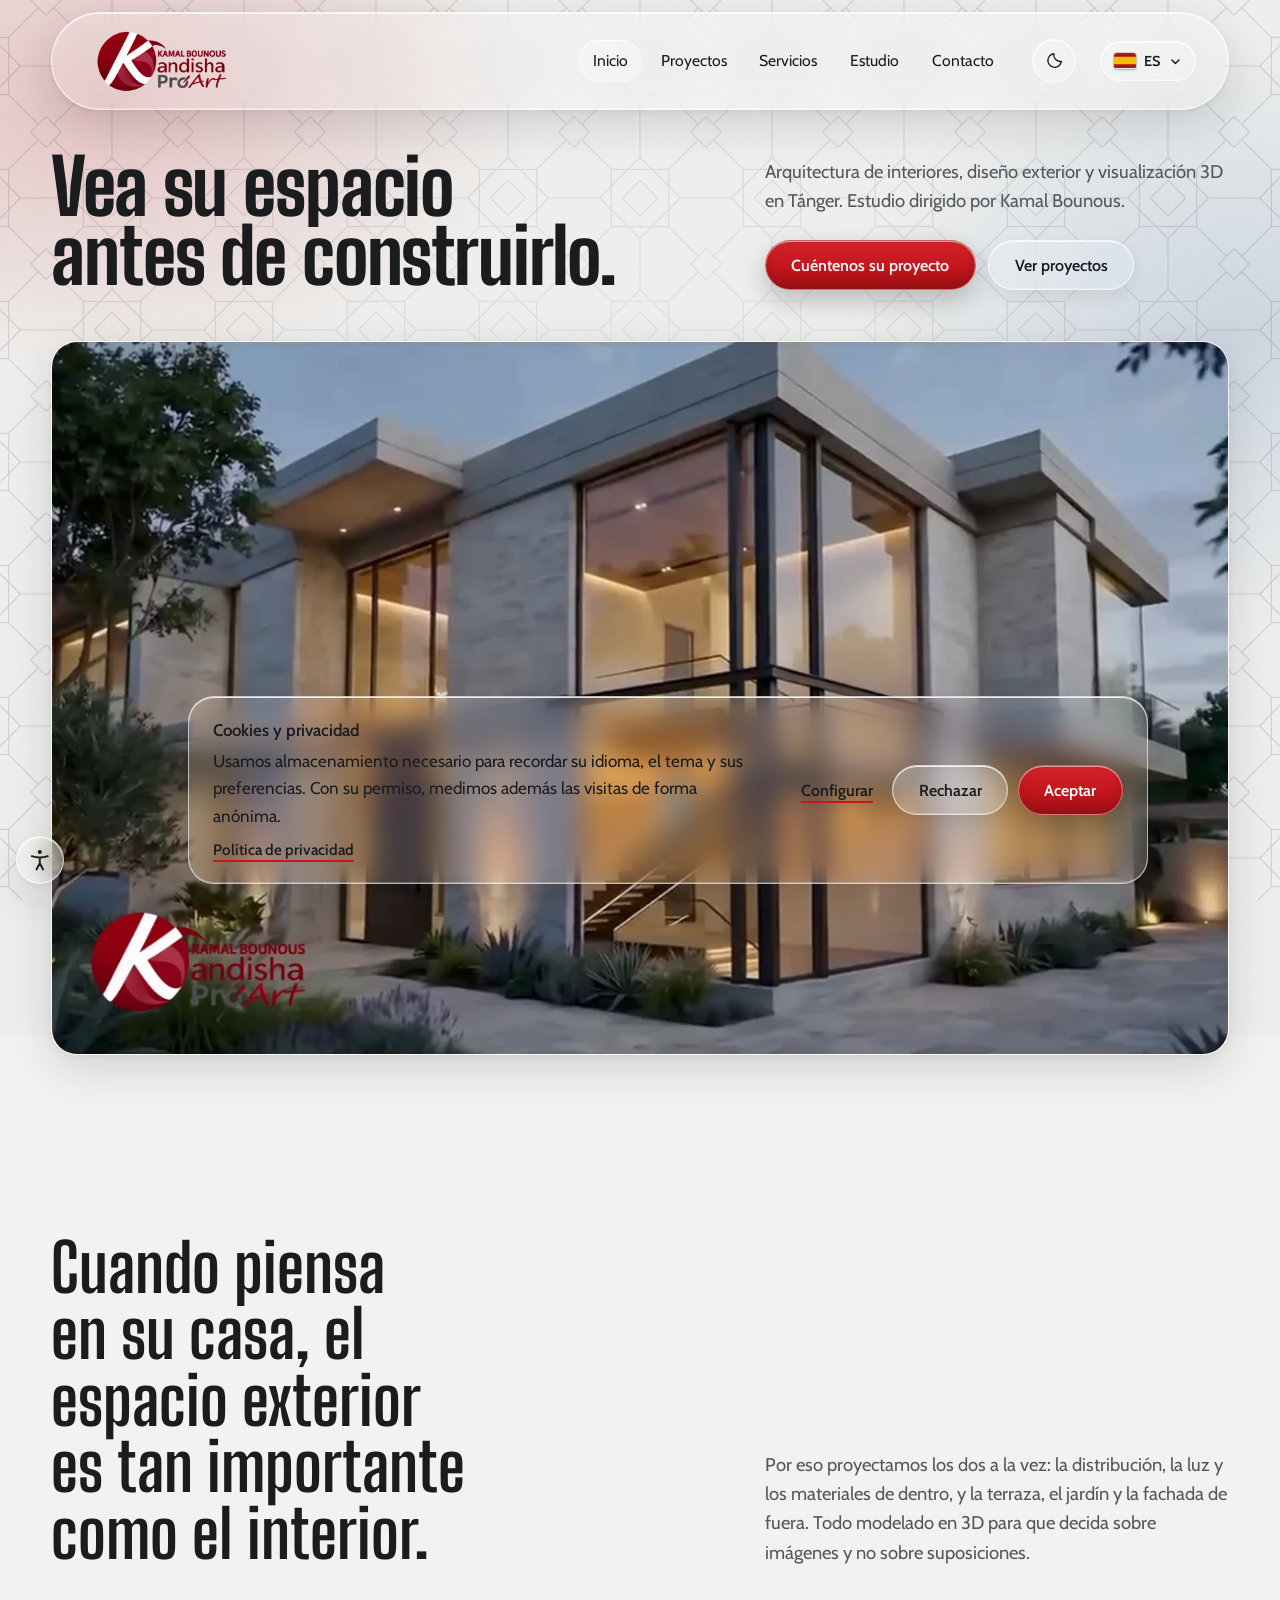
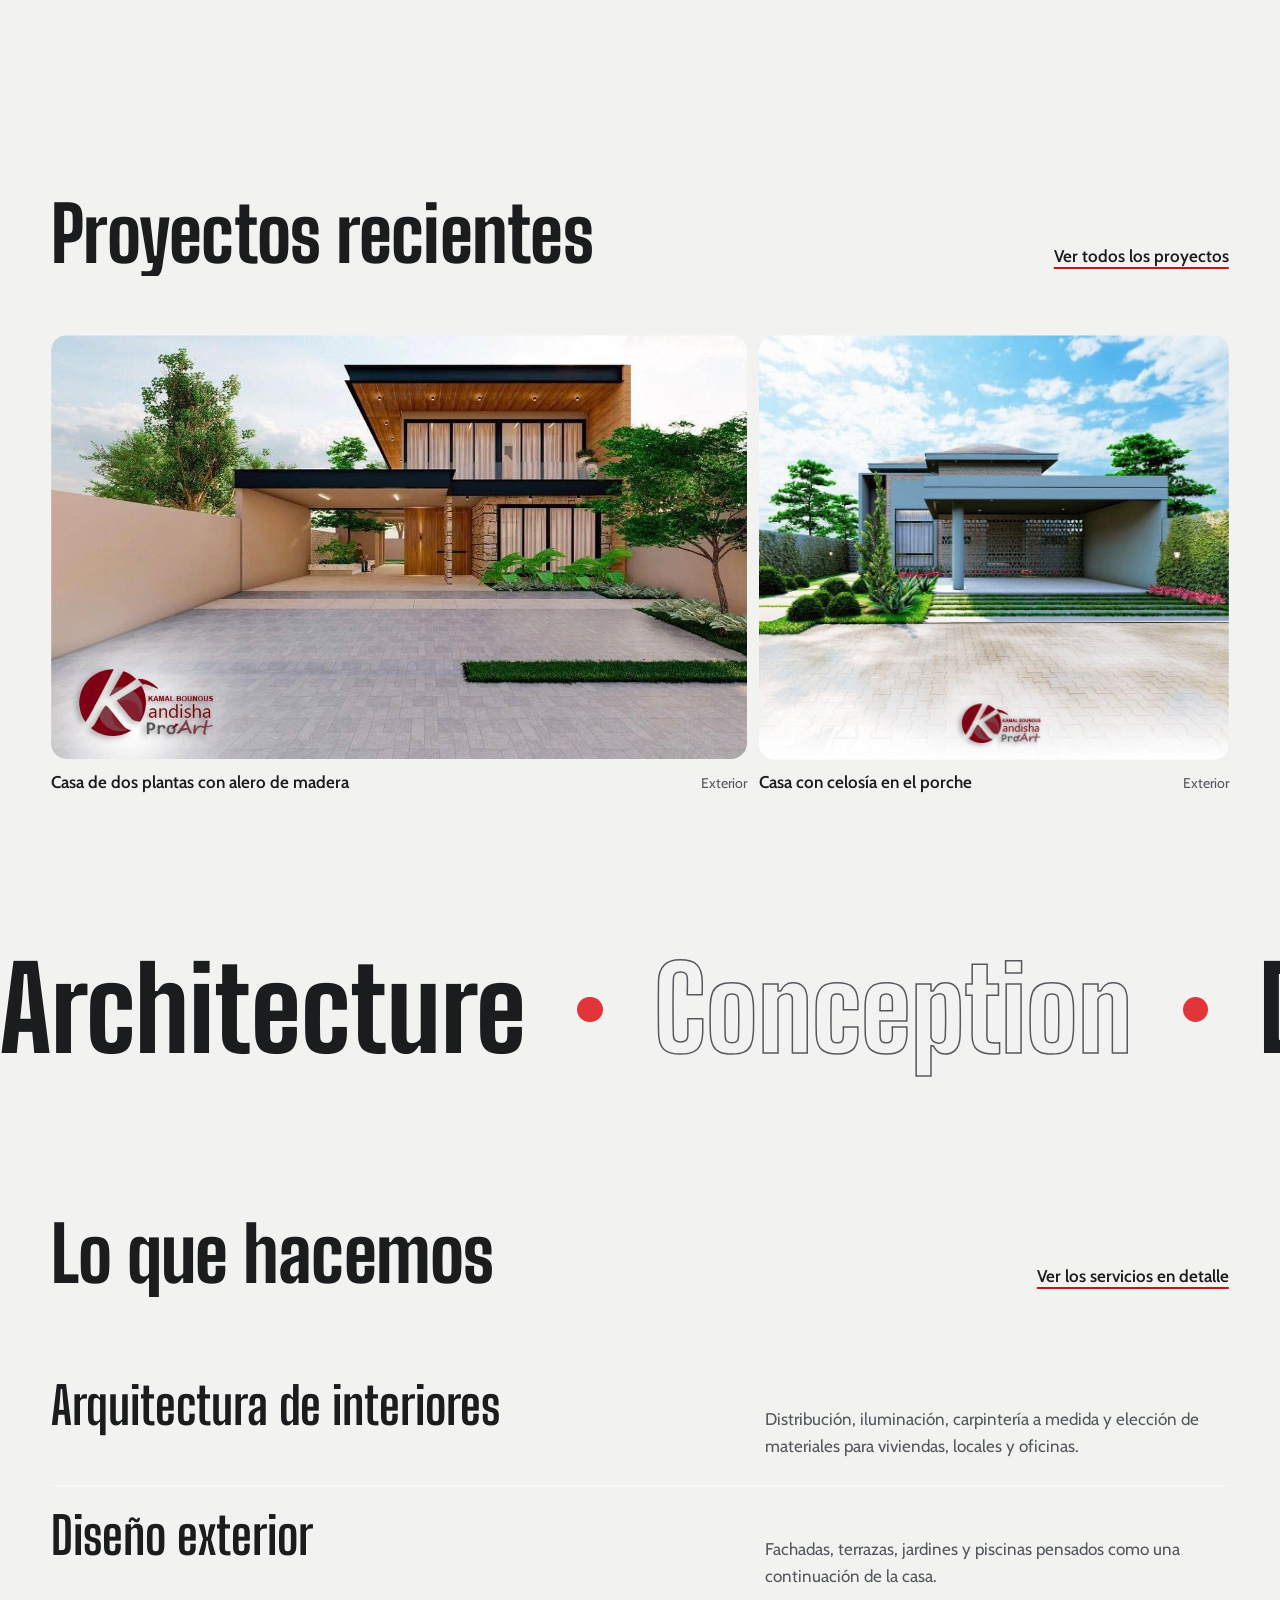
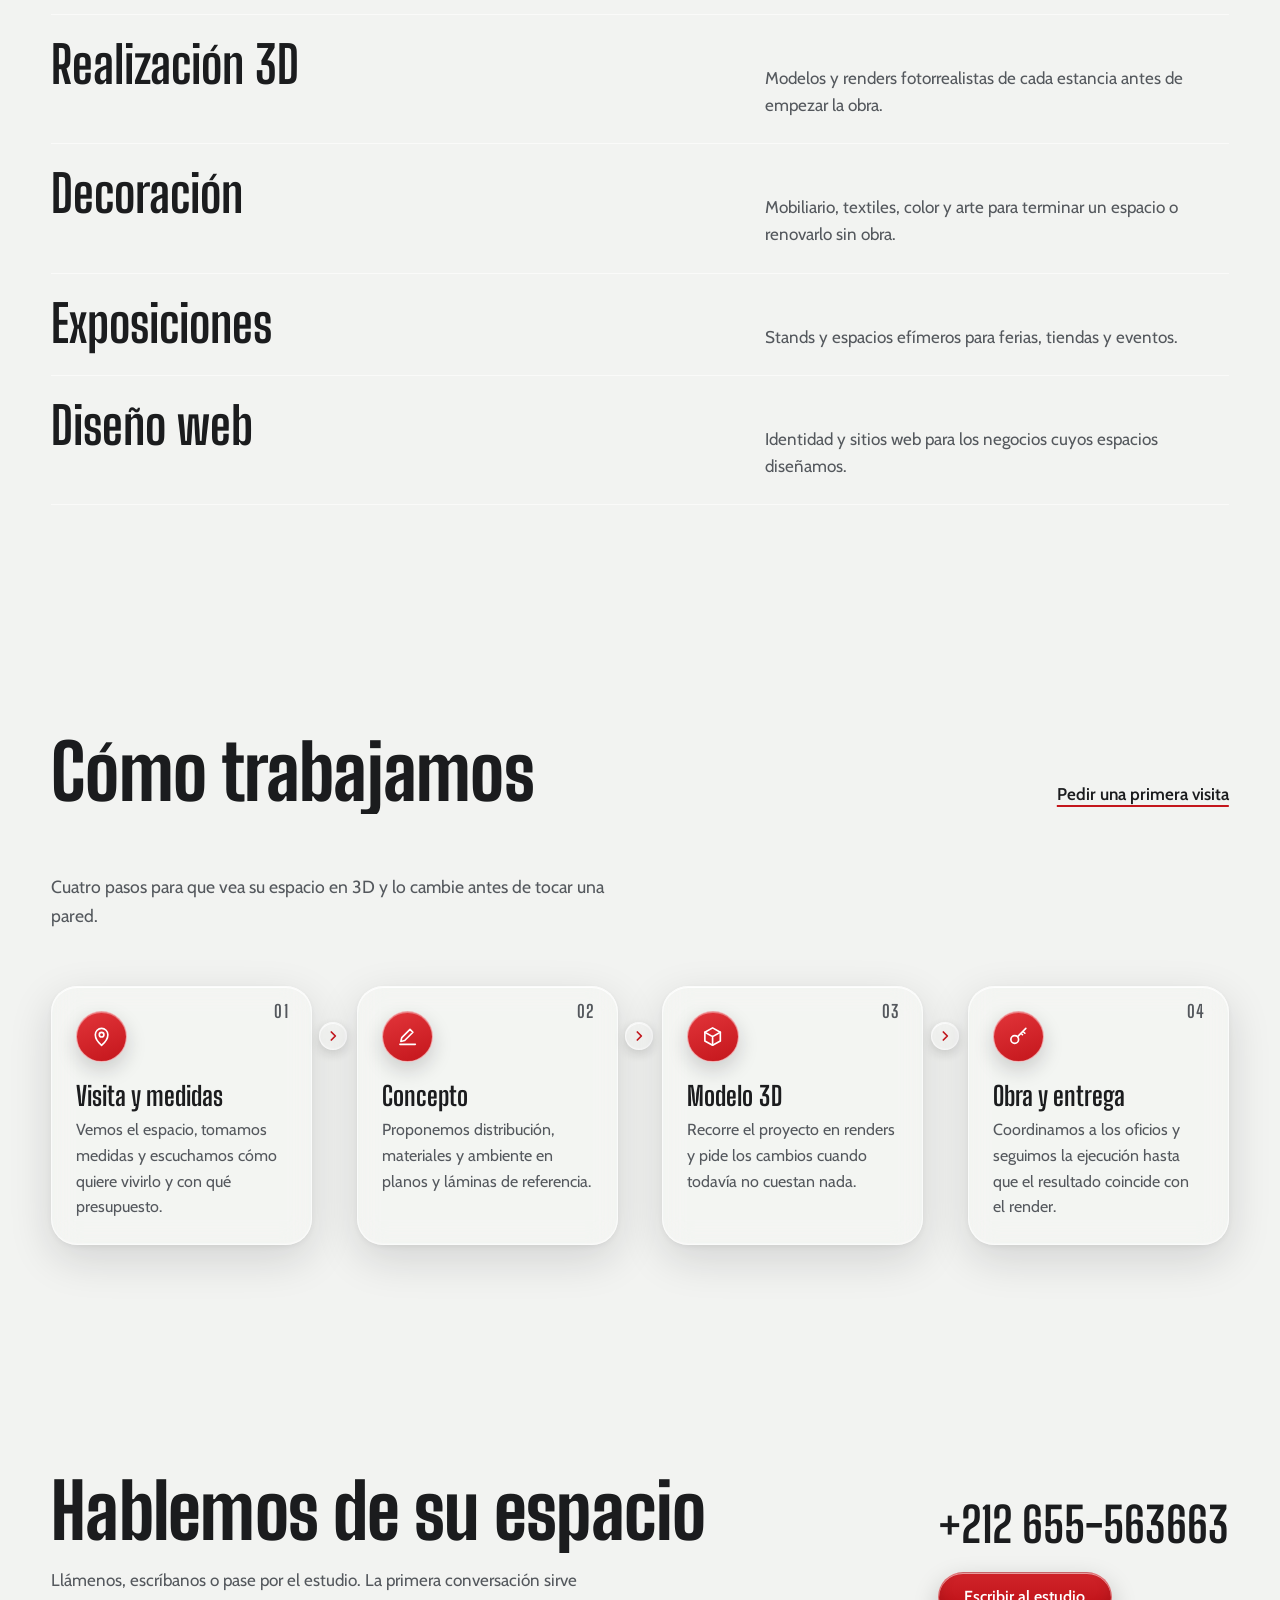
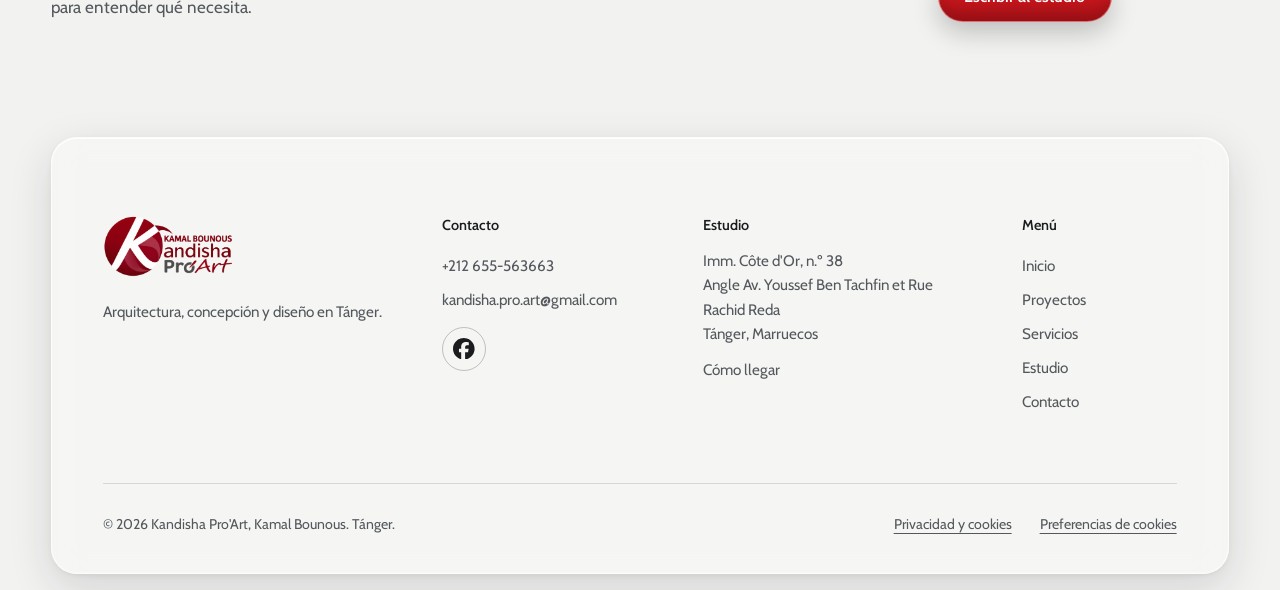
==== commit 6894d0e2: "Villa en obra: visor con interruptor 3D y obra, miniaturas y logo sin recortar Co-Authored-By: Claud" ====
--- a/index.html
+++ b/index.html
@@ -3,8 +3,8 @@
 <head>
 <meta charset="utf-8">
 <meta name="viewport" content="width=device-width, initial-scale=1">
-<script src="js/tema.js?v=20261123"></script>
-<script src="js/accesibilidad.js?v=20261123"></script>
+<script src="js/tema.js?v=20261124"></script>
+<script src="js/accesibilidad.js?v=20261124"></script>
 <title>Kandisha Pro'Art — Arquitectura interior, exterior y 3D en Tánger</title>
 <meta name="description" content="Kandisha Pro'Art, estudio de Kamal Bounous en Tánger: arquitectura de interiores, diseño exterior, decoración y visualización 3D.">
 <link rel="canonical" href="https://samysrx.github.io/KandishaCristal/">
@@ -74,12 +74,12 @@
 <link rel="preconnect" href="https://fonts.googleapis.com">
 <link rel="preconnect" href="https://fonts.gstatic.com" crossorigin>
 <link href="https://fonts.googleapis.com/css2?family=Big+Shoulders+Display:wght@500;700;800&family=Cabin:ital,wght@0,400;0,500;0,600;1,400&family=Noto+Kufi+Arabic:wght@400;600;800&display=swap" rel="stylesheet">
-<link rel="stylesheet" href="css/styles.css?v=20261123">
-<link rel="stylesheet" href="css/motion.css?v=20261123">
-<link rel="stylesheet" href="css/cristal.css?v=20261123">
-<link rel="stylesheet" href="css/fondo.css?v=20261123">
-<link rel="stylesheet" href="css/zellige.css?v=20261123">
-<link rel="stylesheet" href="css/whatsapp.css?v=20261123">
+<link rel="stylesheet" href="css/styles.css?v=20261124">
+<link rel="stylesheet" href="css/motion.css?v=20261124">
+<link rel="stylesheet" href="css/cristal.css?v=20261124">
+<link rel="stylesheet" href="css/fondo.css?v=20261124">
+<link rel="stylesheet" href="css/zellige.css?v=20261124">
+<link rel="stylesheet" href="css/whatsapp.css?v=20261124">
 <script>
 // Decide antes de pintar si hay animaciones y qué entrada toca: carga completa, transición
 // del navegador entre páginas (si la admite) o telón corto
@@ -348,15 +348,15 @@
   </div>
 </dialog>
 
-<script src="js/textos-fr.js?v=20261123" defer></script>
-<script src="js/textos-ar.js?v=20261123" defer></script>
-<script src="js/main.js?v=20261123" defer></script>
-<script src="js/cristal.js?v=20261123" defer></script>
-<script src="js/whatsapp.js?v=20261123" defer></script>
-<script src="js/zellige.js?v=20261123" defer></script>
-<script src="js/portada-video.js?v=20261123" defer></script>
-<script src="js/motion.js?v=20261123" defer></script>
-<script src="js/cookies.js?v=20261123" defer></script>
-<script src="js/analitica.js?v=20261123" defer></script>
+<script src="js/textos-fr.js?v=20261124" defer></script>
+<script src="js/textos-ar.js?v=20261124" defer></script>
+<script src="js/main.js?v=20261124" defer></script>
+<script src="js/cristal.js?v=20261124" defer></script>
+<script src="js/whatsapp.js?v=20261124" defer></script>
+<script src="js/zellige.js?v=20261124" defer></script>
+<script src="js/portada-video.js?v=20261124" defer></script>
+<script src="js/motion.js?v=20261124" defer></script>
+<script src="js/cookies.js?v=20261124" defer></script>
+<script src="js/analitica.js?v=20261124" defer></script>
 </body>
 </html>
--- a/css/cristal.css
+++ b/css/cristal.css
@@ -882,38 +882,15 @@
   .boton-whatsapp { justify-content: center; }
 }
 
-/* ---------- Proyectos: la villa del vídeo, del 3D a la obra ---------- */
+/* ---------- Proyectos: la villa del vídeo, del 3D a la obra ----------
+   Un visor: arriba se elige «Diseño 3D» o «En obra», en el centro la foto grande y abajo las partes de la casa. */
 .villa-obra { scroll-margin-top: calc(var(--cabecera-alto) + 1rem); }
-
-/* Portada: la fachada en obra a todo lo ancho, con el texto en una tarjeta de cristal encima */
-.vo-portada { position: relative; }
-.vo-portada .obra-abrir, .vo-portada img { border-radius: var(--radio); }
-.vo-portada img { width: 100%; height: auto; min-height: 22rem; object-fit: cover; display: block; }
-.vo-cabeza {
-  position: absolute;
-  inset-block-end: clamp(1rem, 2.5vw, 2rem);
-  inset-inline-end: clamp(1rem, 2.5vw, 2rem);
-  max-width: 29rem;
-  padding: clamp(1.25rem, 2.5vw, 2rem);
-  border-radius: var(--radio);
-  background: var(--cristal-fuerte);
-  border: 1px solid var(--cristal-borde);
-  box-shadow: var(--cristal-brillo), var(--cristal-sombra);
-  -webkit-backdrop-filter: var(--cristal-filtro);
-  backdrop-filter: var(--cristal-filtro);
-}
-/* Sobre una foto luminosa el cristal necesita más cuerpo para que el texto se lea */
-.vo-cabeza { background: rgba(255, 255, 255, 0.8); }
-:root[data-tema="dark"] .vo-cabeza { background: rgba(26, 28, 31, 0.8); }
-.acc-contraste .vo-cabeza { background: var(--superficie); }
-.vo-cabeza h2 { font-size: clamp(2rem, 3.6vw, 3.1rem); }
-.vo-cabeza h2 + p { margin-top: 0.9rem; color: var(--tinta-suave); }
-.vo-oculto { position: absolute; width: 1px; height: 1px; overflow: hidden; clip-path: inset(50%); white-space: nowrap; }
-
-/* Comparativas: el 3D a un lado, la obra al otro y una flecha entre los dos */
-.vo-pares { list-style: none; margin: clamp(1.5rem, 3vw, 2.5rem) 0 0; padding: 0; display: grid; gap: clamp(1rem, 2vw, 1.5rem); }
-.vo-par {
-  padding: clamp(1rem, 2vw, 1.5rem);
+.vo-cabeza { display: grid; grid-template-columns: minmax(0, 6fr) minmax(0, 5fr); gap: 1rem clamp(2rem, 5vw, 4rem); align-items: end; margin-bottom: clamp(1.5rem, 3vw, 2.25rem); }
+.vo-cabeza h2 { font-size: clamp(2.25rem, 4.6vw, 4rem); }
+.vo-cabeza > p { color: var(--tinta-suave); font-size: 1.08rem; max-width: 46ch; }
+
+.vo-visor {
+  padding: clamp(0.75rem, 1.6vw, 1.25rem);
   border-radius: var(--radio);
   background: var(--cristal);
   border: 1px solid var(--cristal-borde);
@@ -921,60 +898,111 @@
   -webkit-backdrop-filter: var(--cristal-filtro);
   backdrop-filter: var(--cristal-filtro);
 }
-.vo-par h3 { display: flex; align-items: baseline; gap: 0.75rem; margin: 0 0 1rem; font-size: clamp(1.25rem, 2vw, 1.6rem); }
-.vo-num { font-family: "Big Shoulders Display", sans-serif; font-weight: 600; color: var(--acento); font-size: 1.15em; }
-.vo-fotos { position: relative; display: grid; grid-template-columns: repeat(2, minmax(0, 1fr)); gap: 1rem; }
-.vo-fotos .obra { position: relative; }
-.vo-fotos img { width: 100%; height: auto; aspect-ratio: 16 / 10; object-fit: cover; display: block; }
-.vo-etq {
-  position: absolute;
-  inset-block-start: 0.75rem;
-  inset-inline-start: 0.75rem;
-  padding: 0.3rem 0.7rem;
-  border-radius: 999px;
-  font-size: 0.82rem;
+
+/* Interruptor «Diseño 3D / En obra» */
+.vo-fases {
+  display: inline-grid;
+  grid-template-columns: 1fr 1fr;
+  padding: 0.3rem;
+  margin-bottom: 0.9rem;
+  border-radius: 999px;
+  background: var(--cristal-fuerte);
+  border: 1px solid var(--cristal-borde);
+}
+.vo-fase {
+  min-height: 2.75rem;
+  padding: 0 1.4rem;
+  border: 0;
+  border-radius: 999px;
+  font: inherit;
   font-weight: 600;
-  color: #fff;
-  background: rgba(20, 16, 14, 0.45);
-  border: 1px solid rgba(255, 255, 255, 0.35);
-  -webkit-backdrop-filter: var(--cristal-filtro);
-  backdrop-filter: var(--cristal-filtro);
-  pointer-events: none;
-}
-.vo-etq-obra { background: #b3141a; border-color: transparent; }
-.vo-flecha {
-  position: absolute;
-  inset-block-start: 50%;
-  inset-inline-start: 50%;
-  z-index: 1;
+  color: var(--tinta-suave);
+  background: transparent;
+  cursor: pointer;
+  transition: background 0.25s, color 0.25s;
+}
+.vo-fase:hover { color: var(--tinta); }
+.vo-fase[aria-pressed="true"] { color: var(--superficie); background: var(--tinta); }
+.vo-fase[data-fase="obra"][aria-pressed="true"] { color: #fff; background: #b3141a; }
+.vo-fase:focus-visible { outline: 3px solid var(--acento); outline-offset: 2px; }
+
+/* Foto grande: el 3D y la obra están una encima de otra y se funden al cambiar */
+.vo-escena { display: grid; }
+.vo-escena[hidden] { display: none; }
+.vo-escena .obra { grid-area: 1 / 1; transition: opacity 0.45s ease, visibility 0.45s; }
+.vo-visor[data-fase="3d"] .vo-escena .vo-obra,
+.vo-visor[data-fase="obra"] .vo-escena .vo-3d { opacity: 0; visibility: hidden; }
+.vo-escena img { width: 100%; height: auto; aspect-ratio: 16 / 9; object-fit: cover; display: block; }
+/* El logo del estudio está abajo a la izquierda: el recorte se hace por el otro lado para que se vea entero */
+.vo-escena img, .vo-mini img { object-position: 0% 100%; }
+.vo-escena .obra-abrir { border-radius: var(--radio-menor); }
+.vo-escena figcaption { padding: 0.7rem 0.25rem 0; }
+
+/* Miniaturas de las partes de la casa: muestran la fase elegida */
+.vo-temas { list-style: none; margin: 1rem 0 0; padding: 0; display: grid; grid-template-columns: repeat(4, minmax(0, 1fr)); gap: 0.75rem; }
+.vo-tema {
   display: grid;
-  place-items: center;
-  width: 2.75rem;
-  height: 2.75rem;
-  margin-block-start: -1.375rem;
-  margin-inline-start: -1.375rem;
-  border-radius: 50%;
+  gap: 0.55rem;
+  width: 100%;
+  padding: 0.4rem 0.4rem 0.6rem;
+  border-radius: var(--radio-menor);
+  border: 1px solid transparent;
+  font: inherit;
+  text-align: start;
   color: var(--tinta);
-  background: var(--cristal-fuerte);
-  border: 1px solid var(--cristal-borde);
-  box-shadow: var(--cristal-brillo), var(--cristal-sombra);
-  -webkit-backdrop-filter: var(--cristal-filtro);
-  backdrop-filter: var(--cristal-filtro);
-  pointer-events: none;
-}
-.vo-flecha svg { width: 1.2rem; height: 1.2rem; fill: none; stroke: currentColor; stroke-width: 2.2; stroke-linecap: round; stroke-linejoin: round; }
-[dir="rtl"] .vo-flecha svg { transform: scaleX(-1); }
-.acc-contraste .vo-cabeza, .acc-contraste .vo-par, .acc-contraste .vo-flecha, .acc-contraste .vo-etq { -webkit-backdrop-filter: none; backdrop-filter: none; }
-.acc-contraste .vo-etq { background: #000; }
-
+  background: transparent;
+  cursor: pointer;
+  transition: background 0.2s, border-color 0.2s;
+}
+.vo-tema:hover { background: var(--cristal-fuerte); }
+.vo-tema[aria-pressed="true"] { background: var(--cristal-fuerte); border-color: var(--cristal-borde); }
+.vo-tema:focus-visible { outline: 3px solid var(--acento); outline-offset: 2px; }
+.vo-mini { display: grid; border-radius: 12px; overflow: hidden; }
+.vo-mini img { grid-area: 1 / 1; width: 100%; height: auto; aspect-ratio: 16 / 10; object-fit: cover; transition: opacity 0.45s ease; }
+.vo-visor[data-fase="3d"] .vo-mini .vo-obra, .vo-visor[data-fase="obra"] .vo-mini .vo-3d { opacity: 0; }
+.vo-tema:not([aria-pressed="true"]) .vo-mini img { filter: saturate(0.6) brightness(0.85); }
+.vo-tema-texto { display: flex; align-items: baseline; gap: 0.5rem; font-weight: 600; font-size: 0.95rem; line-height: 1.3; }
+.vo-num { font-family: "Big Shoulders Display", sans-serif; font-weight: 600; color: var(--acento); }
+
+.acc-contraste .vo-visor { -webkit-backdrop-filter: none; backdrop-filter: none; }
+@media (prefers-reduced-motion: reduce) {
+  .vo-escena .obra, .vo-mini img { transition: none; }
+}
+
+/* En pantallas anchas: la foto a la izquierda y las partes de la casa en columna a la derecha */
+@media (min-width: 60.01rem) {
+  .vo-visor { display: grid; grid-template-columns: minmax(0, 1fr) minmax(14rem, 17rem); grid-template-areas: "fases fases" "escenas temas"; column-gap: 1rem; align-items: start; }
+  .vo-fases { grid-area: fases; justify-self: start; }
+  .vo-escenas { grid-area: escenas; }
+  .vo-temas { grid-area: temas; grid-template-columns: minmax(0, 1fr); margin: 0; gap: 0.5rem; }
+  .vo-tema { grid-template-columns: 6.5rem minmax(0, 1fr); align-items: center; gap: 0.75rem; }
+  .vo-tema-texto { flex-direction: column; gap: 0.1rem; }
+  .vo-escena img { aspect-ratio: 16 / 10; }
+}
 @media (max-width: 60rem) {
-  .vo-portada img { min-height: 0; border-radius: var(--radio-menor); }
-  .vo-portada .obra-abrir { border-radius: var(--radio-menor); }
-  .vo-cabeza { position: relative; inset: auto; max-width: none; margin: -2.5rem 0.75rem 0; }
-}
+  .vo-cabeza { grid-template-columns: minmax(0, 1fr); }
+  .vo-cabeza h2 { font-size: clamp(2rem, 8vw, 2.75rem); }
+  .vo-escena img { aspect-ratio: 3 / 2; }
+}
+/* En el móvil: interruptor a todo lo ancho y miniaturas en una tira que se desliza */
 @media (max-width: 38rem) {
-  .vo-fotos { grid-template-columns: minmax(0, 1fr); gap: 0.75rem; }
-  .vo-flecha svg { transform: rotate(90deg); }
-  [dir="rtl"] .vo-flecha svg { transform: rotate(90deg); }
-}
-
+  .vo-visor { padding: 0.6rem; border-radius: var(--radio-menor); }
+  .vo-fases { display: grid; width: 100%; }
+  .vo-fase { padding: 0 0.75rem; }
+  .vo-escena figcaption { font-size: 0.95rem; }
+  .vo-temas {
+    grid-template-columns: none;
+    grid-auto-flow: column;
+    grid-auto-columns: 44%;
+    gap: 0.5rem;
+    overflow-x: auto;
+    scroll-snap-type: x mandatory;
+    scrollbar-width: none;
+    margin-inline: -0.6rem;
+    padding-inline: 0.6rem;
+    scroll-padding-inline: 0.6rem;
+  }
+  .vo-temas::-webkit-scrollbar { display: none; }
+  .vo-temas li { scroll-snap-align: start; }
+  .vo-tema-texto { font-size: 0.88rem; }
+}
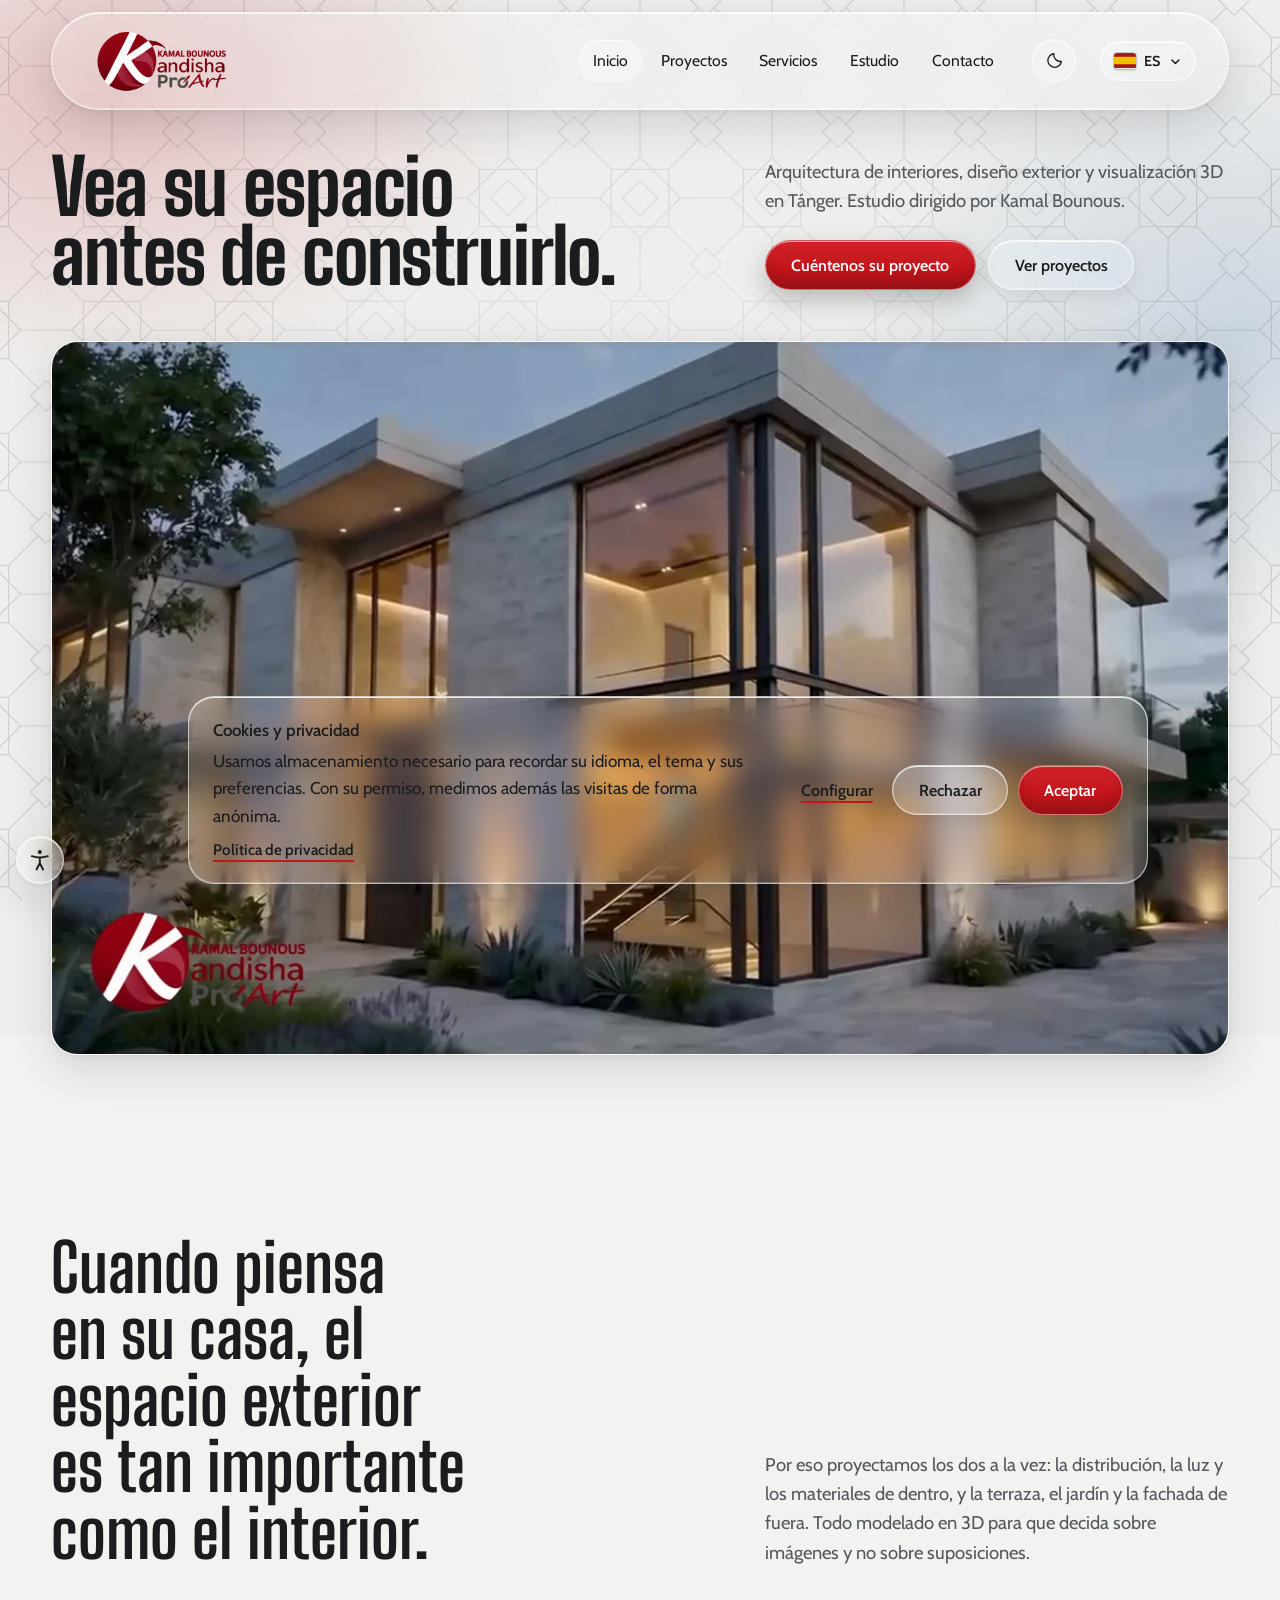
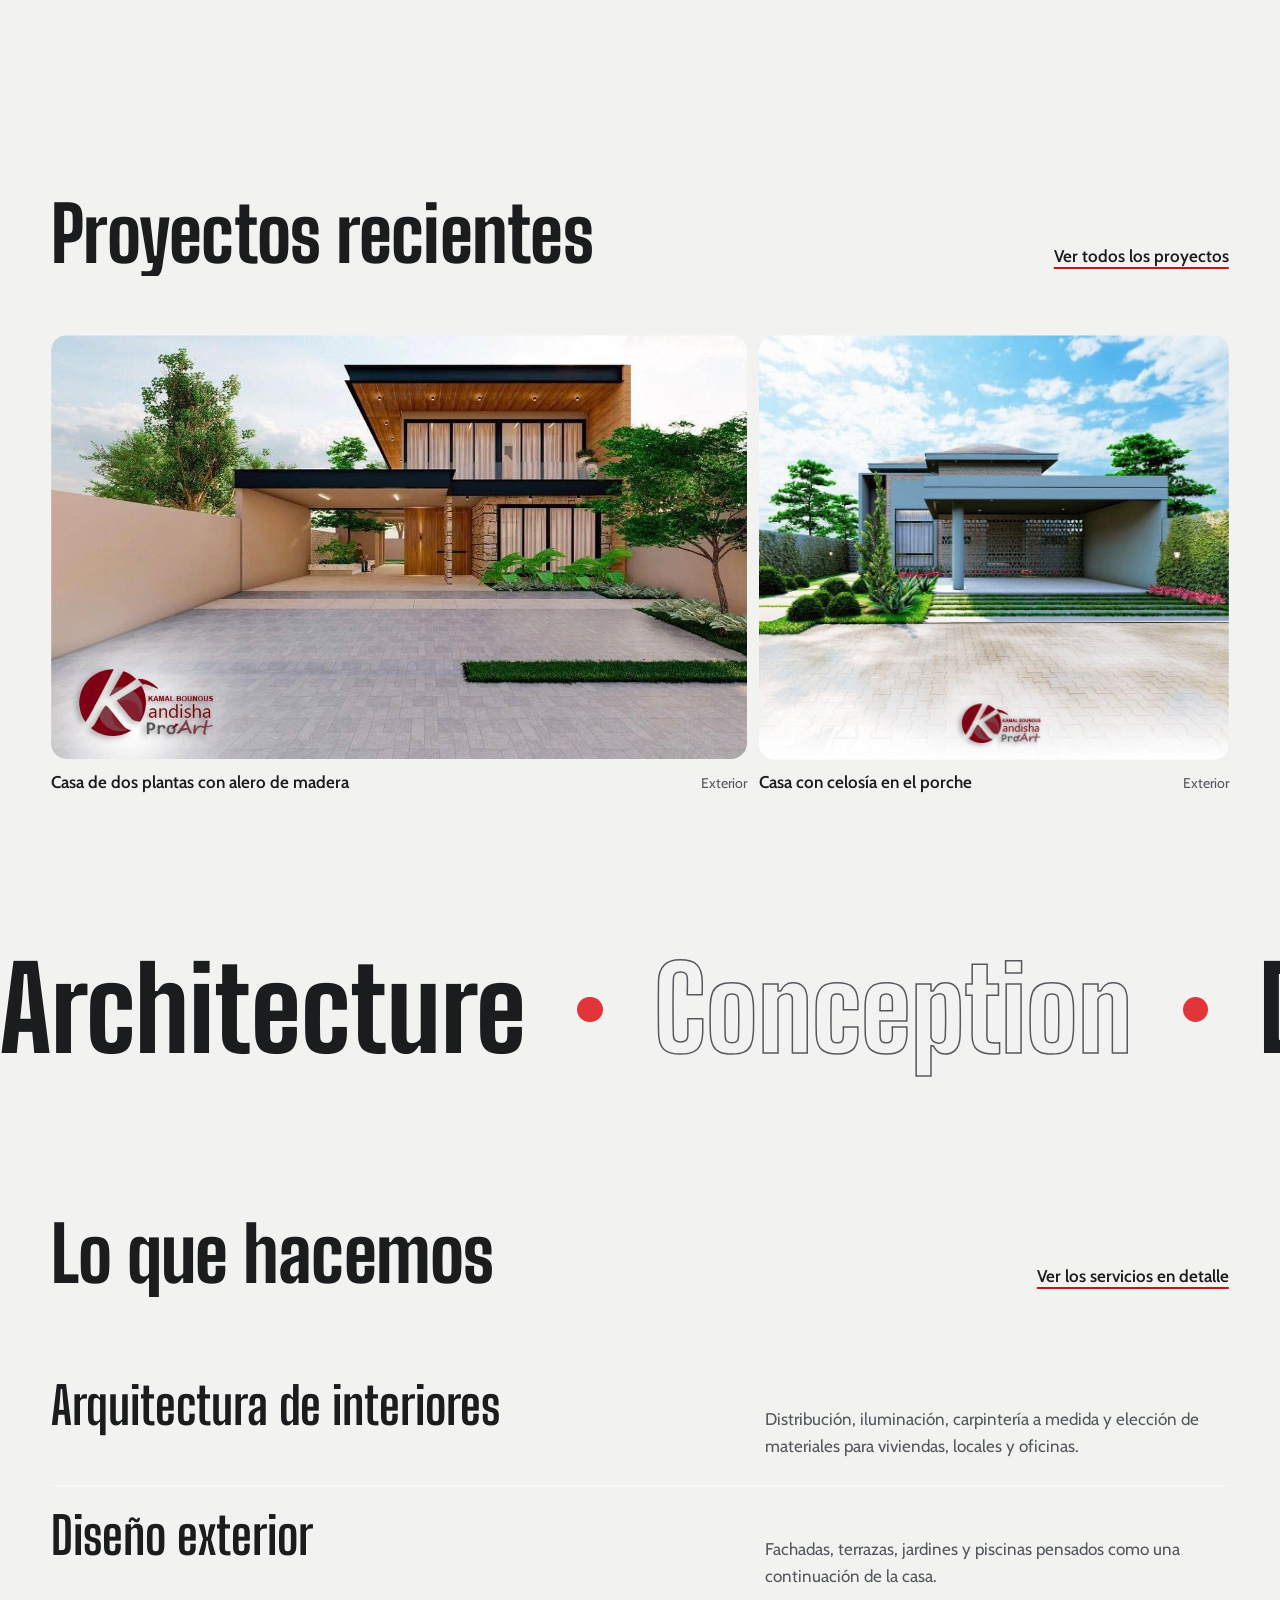
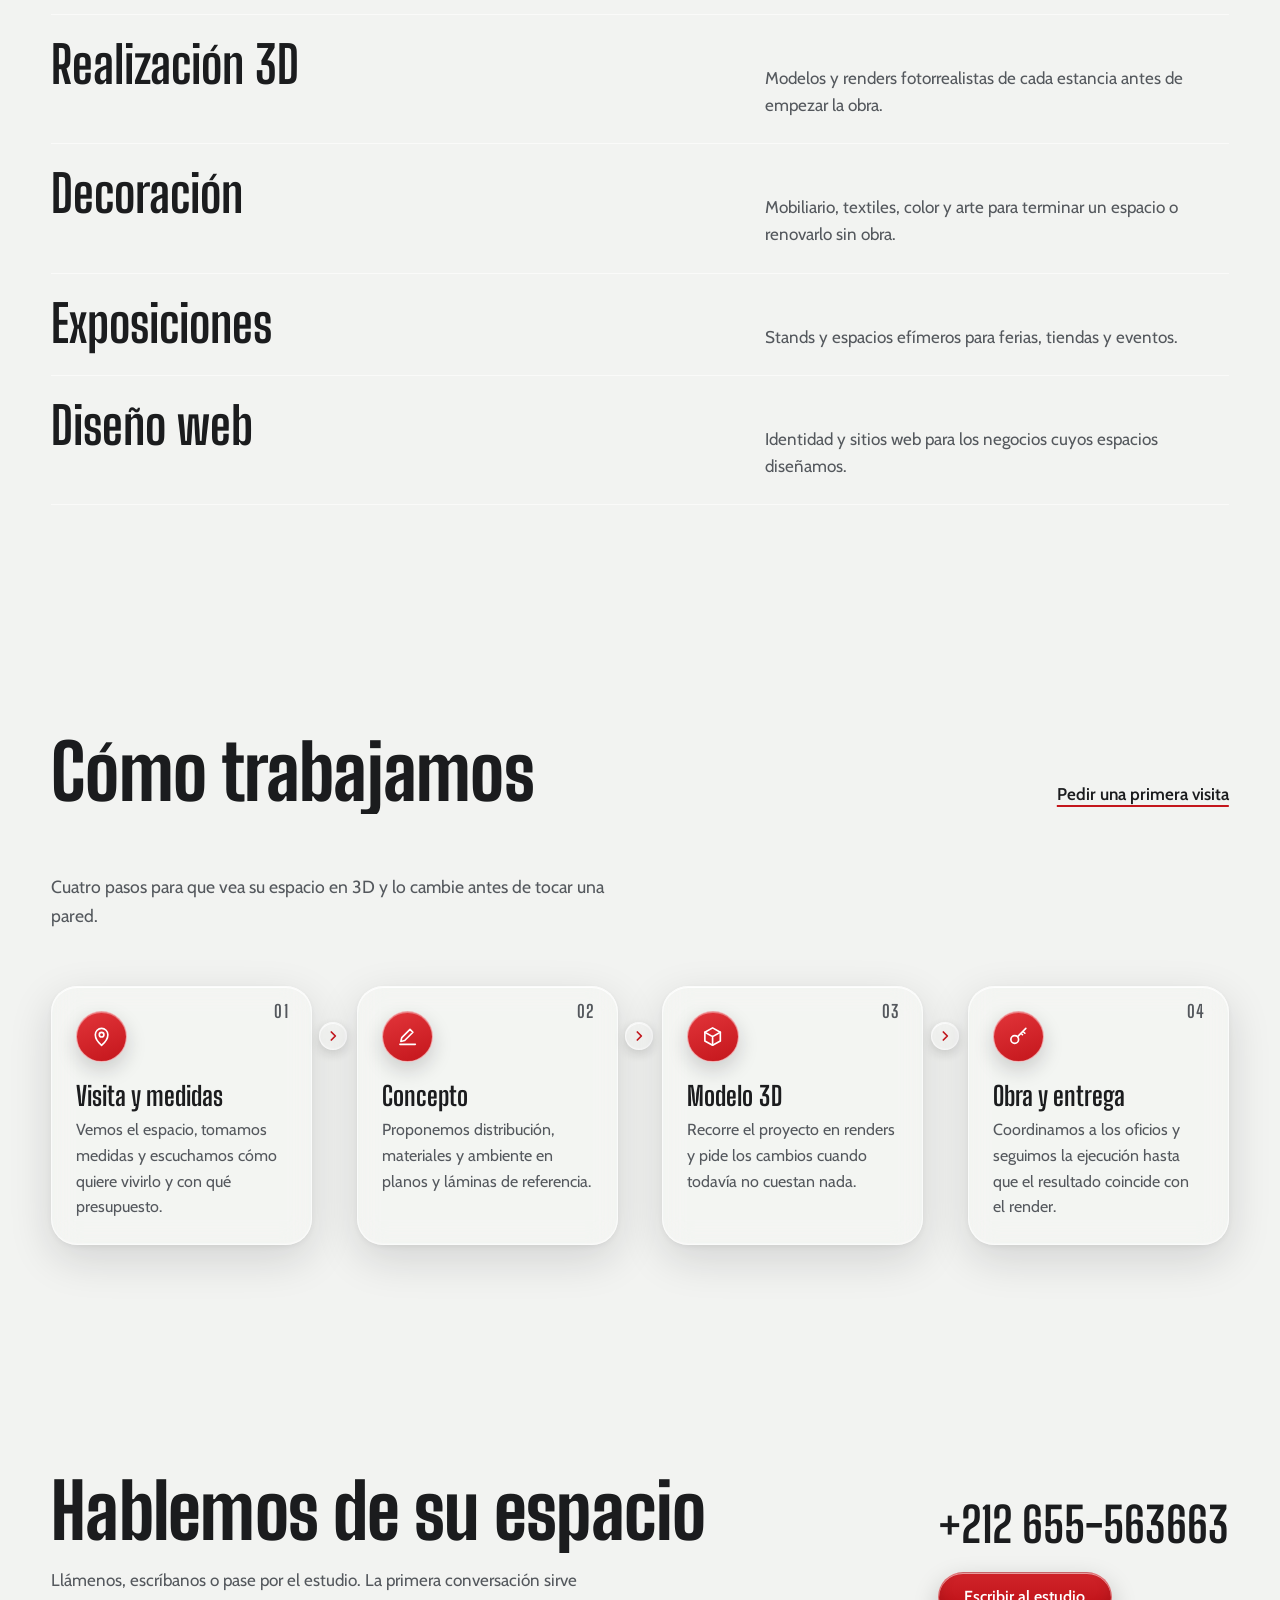
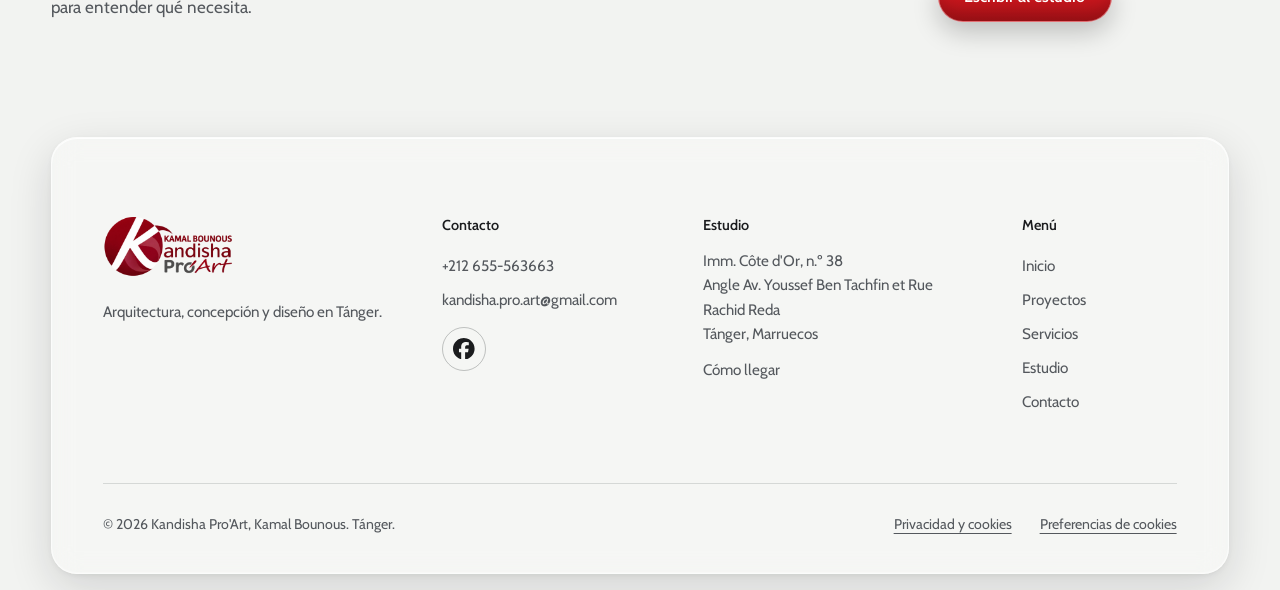
==== commit a1bcb6b8: "Dominio propio www.kandisha-proart.com para Google: canónicas, sitemap, robots.txt, redirecciones y " ====
--- a/index.html
+++ b/index.html
@@ -3,17 +3,17 @@
 <head>
 <meta charset="utf-8">
 <meta name="viewport" content="width=device-width, initial-scale=1">
-<script src="js/tema.js?v=20261124"></script>
-<script src="js/accesibilidad.js?v=20261124"></script>
+<script src="js/tema.js?v=20261125"></script>
+<script src="js/accesibilidad.js?v=20261125"></script>
 <title>Kandisha Pro'Art — Arquitectura interior, exterior y 3D en Tánger</title>
 <meta name="description" content="Kandisha Pro'Art, estudio de Kamal Bounous en Tánger: arquitectura de interiores, diseño exterior, decoración y visualización 3D.">
-<link rel="canonical" href="https://samysrx.github.io/KandishaCristal/">
+<link rel="canonical" href="https://www.kandisha-proart.com/">
 <meta property="og:type" content="website">
 <meta property="og:site_name" content="Kandisha Pro'Art">
 <meta property="og:title" content="Kandisha Pro'Art — Arquitectura interior, exterior y 3D en Tánger">
 <meta property="og:description" content="Kandisha Pro'Art, estudio de Kamal Bounous en Tánger: arquitectura de interiores, diseño exterior, decoración y visualización 3D.">
-<meta property="og:url" content="https://samysrx.github.io/KandishaCristal/">
-<meta property="og:image" content="https://samysrx.github.io/KandishaCristal/assets/iconos/compartir.jpg">
+<meta property="og:url" content="https://www.kandisha-proart.com/">
+<meta property="og:image" content="https://www.kandisha-proart.com/assets/iconos/compartir.jpg">
 <meta property="og:image:width" content="1200">
 <meta property="og:image:height" content="630">
 <meta property="og:image:alt" content="Villa moderna diseñada por Kandisha Pro'Art en Tánger">
@@ -31,12 +31,13 @@
 {
   "@context": "https://schema.org",
   "@type": "HomeAndConstructionBusiness",
-  "@id": "https://samysrx.github.io/KandishaCristal/#estudio",
+  "@id": "https://www.kandisha-proart.com/#estudio",
   "name": "Kandisha Pro'Art",
+  "alternateName": ["Kandisha ProArt", "Kandisha Pro Art", "Kandisha Design Studio", "Kandisha"],
   "description": "Kandisha Pro'Art, estudio de Kamal Bounous en Tánger: arquitectura de interiores, diseño exterior, decoración y visualización 3D.",
-  "url": "https://samysrx.github.io/KandishaCristal/",
-  "logo": "https://samysrx.github.io/KandishaCristal/assets/iconos/icono-512.png",
-  "image": "https://samysrx.github.io/KandishaCristal/assets/iconos/compartir.jpg",
+  "url": "https://www.kandisha-proart.com/",
+  "logo": "https://www.kandisha-proart.com/assets/iconos/icono-512.png",
+  "image": "https://www.kandisha-proart.com/assets/iconos/compartir.jpg",
   "telephone": "+212655563663",
   "email": "kandisha.pro.art@gmail.com",
   "founder": {
@@ -71,15 +72,27 @@
   ]
 }
 </script>
+<script type="application/ld+json">
+{
+  "@context": "https://schema.org",
+  "@type": "WebSite",
+  "@id": "https://www.kandisha-proart.com/#web",
+  "url": "https://www.kandisha-proart.com/",
+  "name": "Kandisha Pro'Art",
+  "alternateName": ["Kandisha ProArt", "Kandisha Pro Art"],
+  "inLanguage": ["es", "fr", "ar"],
+  "publisher": { "@id": "https://www.kandisha-proart.com/#estudio" }
+}
+</script>
 <link rel="preconnect" href="https://fonts.googleapis.com">
 <link rel="preconnect" href="https://fonts.gstatic.com" crossorigin>
 <link href="https://fonts.googleapis.com/css2?family=Big+Shoulders+Display:wght@500;700;800&family=Cabin:ital,wght@0,400;0,500;0,600;1,400&family=Noto+Kufi+Arabic:wght@400;600;800&display=swap" rel="stylesheet">
-<link rel="stylesheet" href="css/styles.css?v=20261124">
-<link rel="stylesheet" href="css/motion.css?v=20261124">
-<link rel="stylesheet" href="css/cristal.css?v=20261124">
-<link rel="stylesheet" href="css/fondo.css?v=20261124">
-<link rel="stylesheet" href="css/zellige.css?v=20261124">
-<link rel="stylesheet" href="css/whatsapp.css?v=20261124">
+<link rel="stylesheet" href="css/styles.css?v=20261125">
+<link rel="stylesheet" href="css/motion.css?v=20261125">
+<link rel="stylesheet" href="css/cristal.css?v=20261125">
+<link rel="stylesheet" href="css/fondo.css?v=20261125">
+<link rel="stylesheet" href="css/zellige.css?v=20261125">
+<link rel="stylesheet" href="css/whatsapp.css?v=20261125">
 <script>
 // Decide antes de pintar si hay animaciones y qué entrada toca: carga completa, transición
 // del navegador entre páginas (si la admite) o telón corto
@@ -348,15 +361,15 @@
   </div>
 </dialog>
 
-<script src="js/textos-fr.js?v=20261124" defer></script>
-<script src="js/textos-ar.js?v=20261124" defer></script>
-<script src="js/main.js?v=20261124" defer></script>
-<script src="js/cristal.js?v=20261124" defer></script>
-<script src="js/whatsapp.js?v=20261124" defer></script>
-<script src="js/zellige.js?v=20261124" defer></script>
-<script src="js/portada-video.js?v=20261124" defer></script>
-<script src="js/motion.js?v=20261124" defer></script>
-<script src="js/cookies.js?v=20261124" defer></script>
-<script src="js/analitica.js?v=20261124" defer></script>
+<script src="js/textos-fr.js?v=20261125" defer></script>
+<script src="js/textos-ar.js?v=20261125" defer></script>
+<script src="js/main.js?v=20261125" defer></script>
+<script src="js/cristal.js?v=20261125" defer></script>
+<script src="js/whatsapp.js?v=20261125" defer></script>
+<script src="js/zellige.js?v=20261125" defer></script>
+<script src="js/portada-video.js?v=20261125" defer></script>
+<script src="js/motion.js?v=20261125" defer></script>
+<script src="js/cookies.js?v=20261125" defer></script>
+<script src="js/analitica.js?v=20261125" defer></script>
 </body>
 </html>
